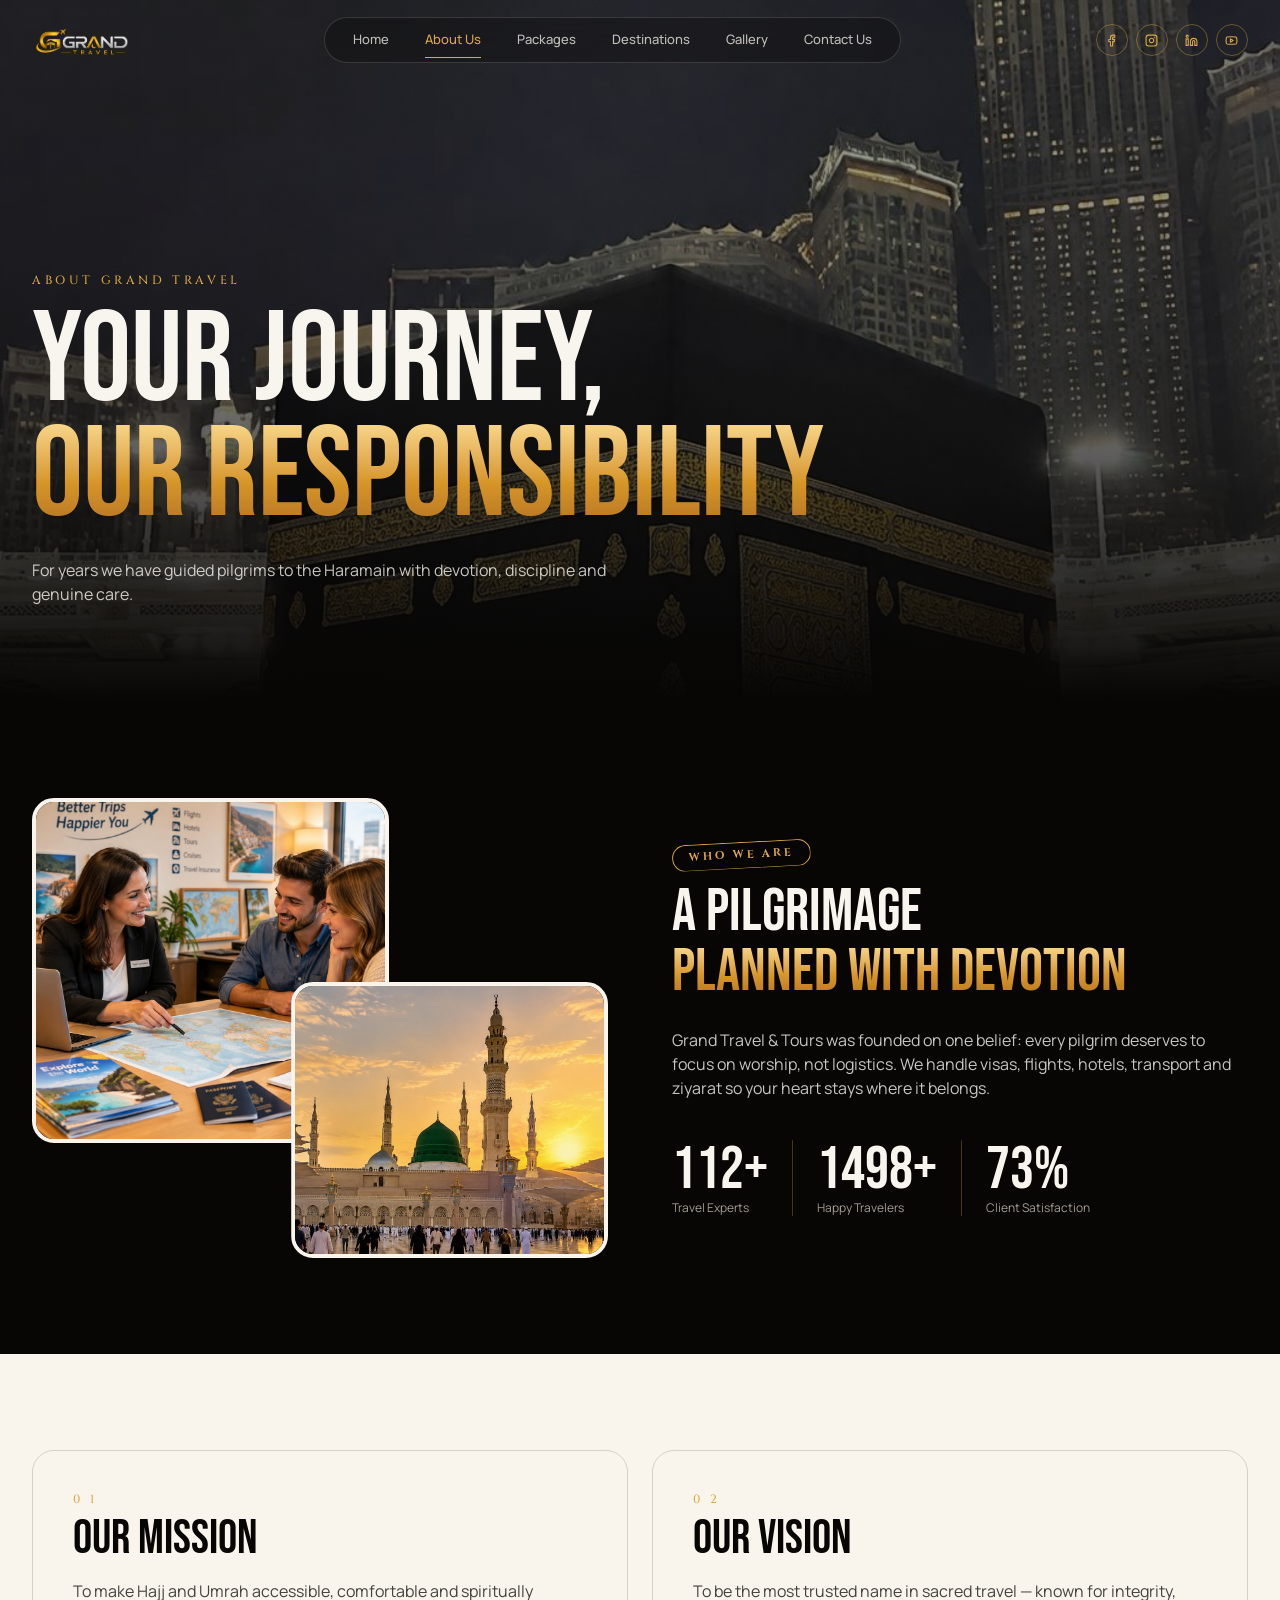
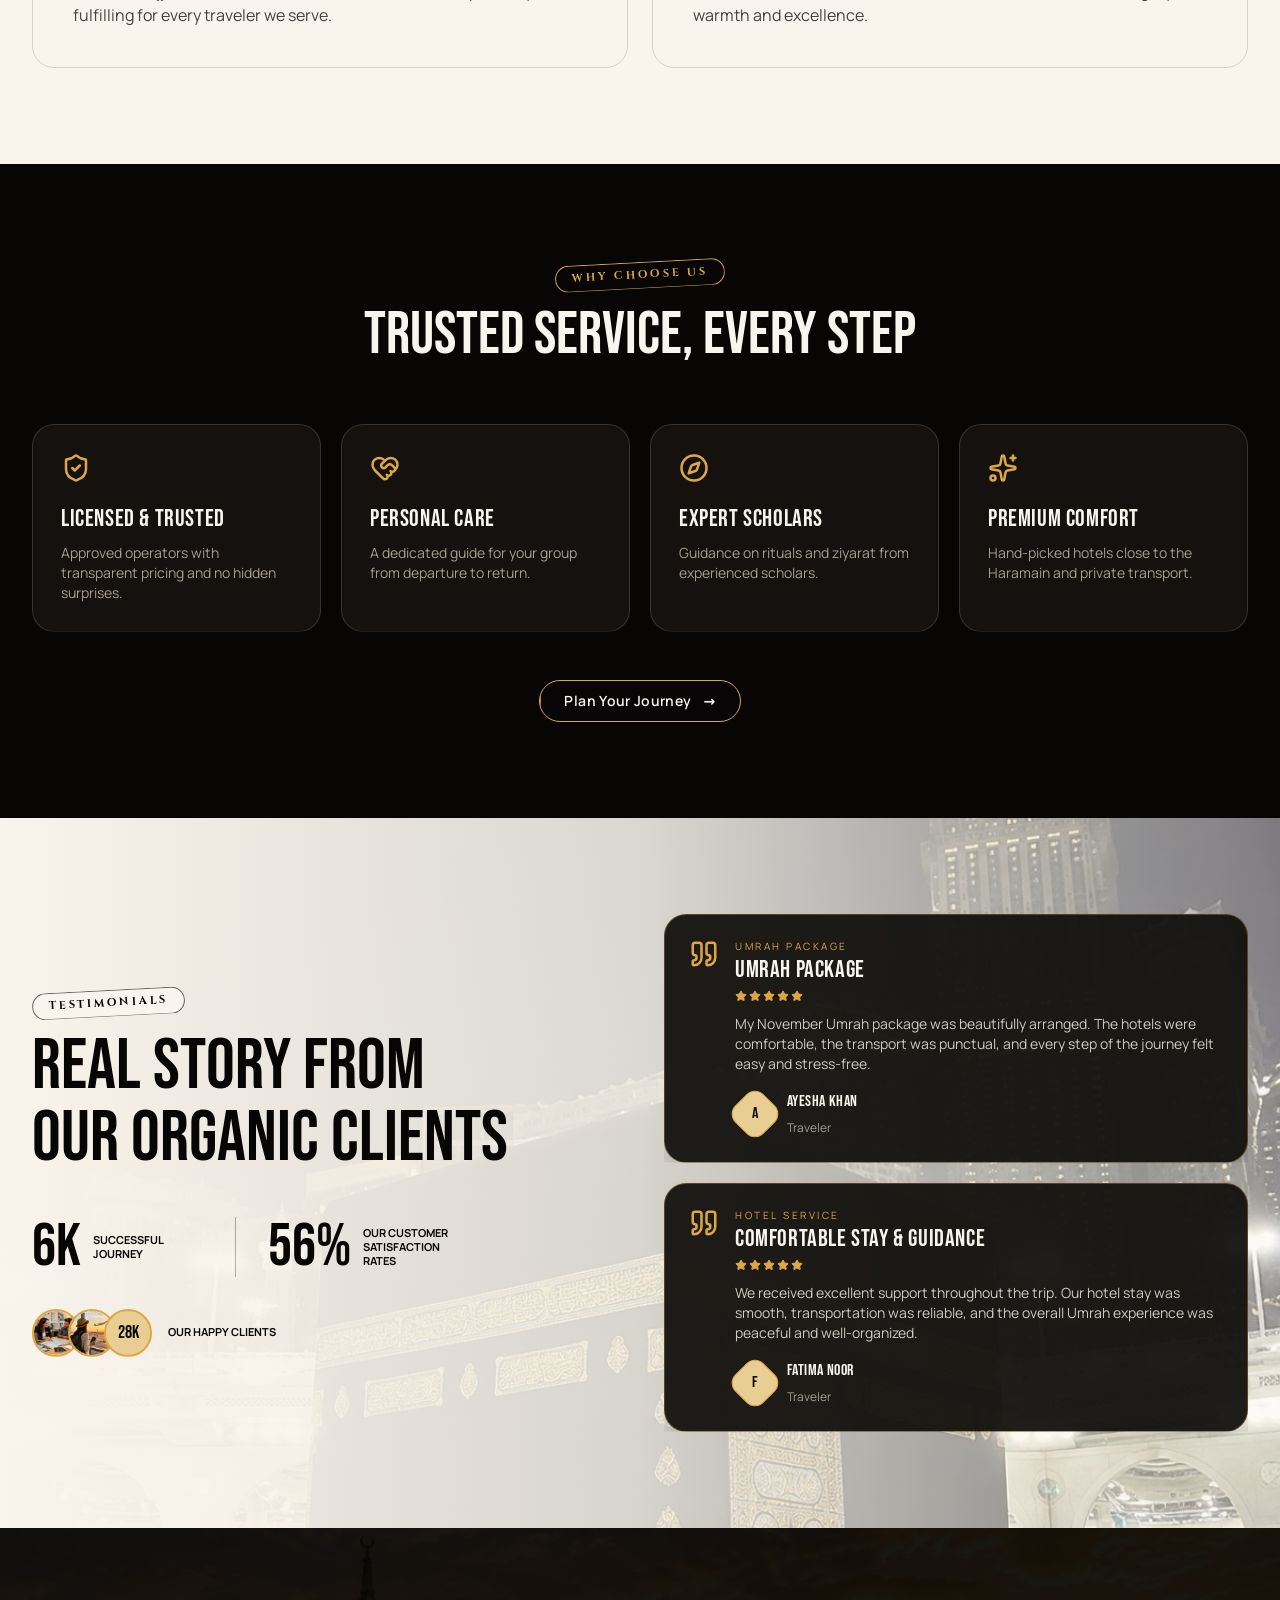
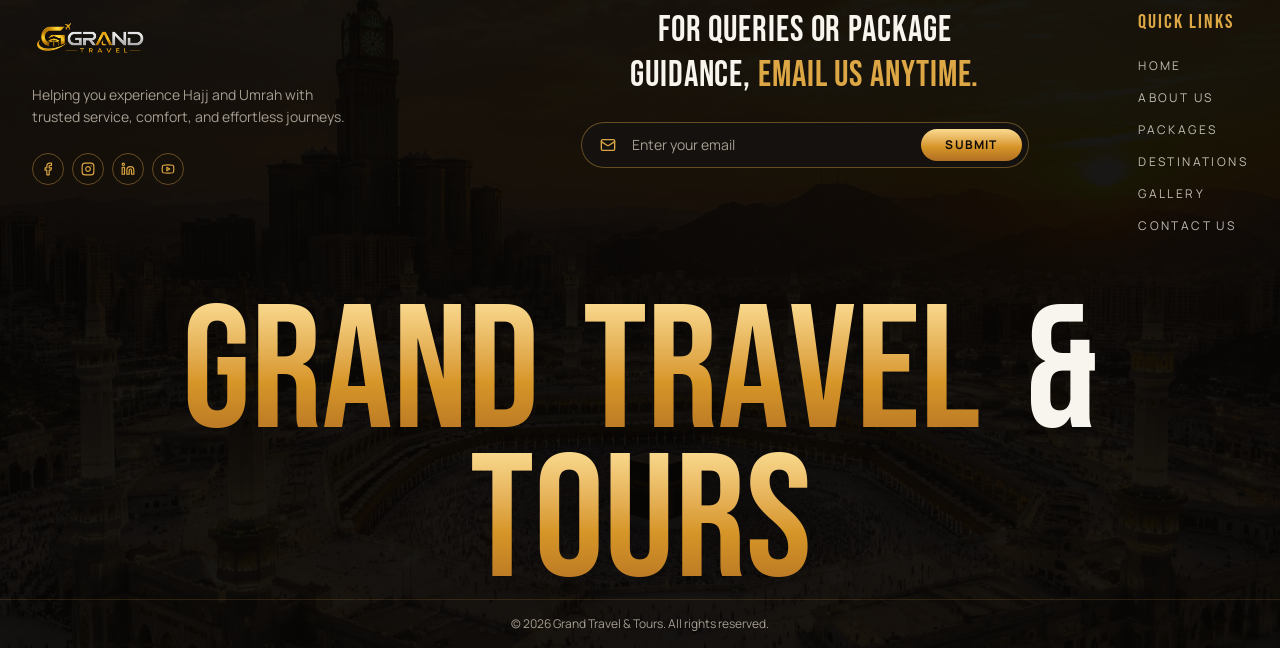
==== about.html @ fb106848 "Update website" ====
<!doctype html>
<html
  lang="en"
  class="bg-ink"
>
  <head>
    <meta charset="utf-8" />
    <meta
      name="viewport"
      content="width=device-width, initial-scale=1"
    />
    <title>About Us | Grand Travel &amp; Tours</title>
    <meta
      name="description"
      content="Your journey, our responsibility — learn about Grand Travel &amp; Tours' mission, vision and pilgrim care."
    />
    <meta
      property="og:title"
      content="About Grand Travel &amp; Tours"
    />
    <meta
      property="og:description"
      content="Trusted Hajj and Umrah specialists with expert guidance and personal care."
    />
    <meta
      property="og:type"
      content="website"
    />
    <meta
      name="twitter:card"
      content="summary_large_image"
    />
    <meta
      property="og:site_name"
      content="Grand Travel & Tours"
    />
    <link
      rel="icon"
      href="./favicon.png"
      type="image/png"
    />
    <link
      rel="stylesheet"
      href="./assets/css/fonts.css"
    />
    <link
      rel="stylesheet"
      href="./assets/css/style.css"
    />
    <link
      rel="stylesheet"
      href="./assets/css/extra.css"
    />
    <script>
      document.documentElement.classList.add("js");
    </script>
    <script type="application/ld+json">
      {
        "@context": "https://schema.org",
        "@type": "TravelAgency",
        "name": "Grand Travel & Tours",
        "description": "Hajj, Umrah and premium travel services."
      }
    </script>
  </head>
  <body>
    <!-- Plain HTML + CSS + JavaScript version. Behaviour is in assets/js/main.js -->
    <div id="root">
      <link
        rel="preload"
        as="image"
        href="./assets/images/logo.png"
      />
      <link
        rel="preload"
        as="image"
        href="./assets/images/kaaba-night.jpg"
      />
      <link
        rel="preload"
        as="image"
        href="./assets/images/consult.jpg"
      />
      <link
        rel="preload"
        as="image"
        href="./assets/images/traveler.jpg"
      />
      <div
        aria-hidden="true"
        class="fixed inset-x-0 top-0 z-[60] h-[2px] origin-left bg-gold-gradient"
        data-progress
      ></div>
      <!-- HEADER AND NAVIGATION -->
      <header
        class="fixed inset-x-0 top-0 z-50 transition-all duration-500 py-4"
      >
        <div class="mx-auto flex max-w-7xl items-center justify-between gap-6 px-5 lg:px-8">
          <a
            aria-label="Grand Travel home"
            class="shrink-0"
            href="index.html"
          >
            <img
              src="./assets/images/logo.png"
              alt="Grand Travel"
              class="h-10 w-auto lg:h-12"
            />
          </a>
          <nav
            aria-label="Main"
            class="hidden items-center gap-1 rounded-full border border-foreground/15 bg-ink/30 px-3 py-1.5 backdrop-blur-md lg:flex"
          >
            <div
              class="inline-block"
            >
              <a
                data-cursor="link"
                class="group relative block px-4 py-1.5 text-[13px] font-medium text-foreground/75 transition-colors hover:text-foreground data-[status=active]:text-gold"
                href="index.html"
              >
                Home
                <span
                  class="absolute inset-x-4 -bottom-0.5 h-px origin-left scale-x-0 bg-gold transition-transform duration-500 group-hover:scale-x-100 group-data-[status=active]:scale-x-100"
                ></span>
              </a>
            </div>
            <div
              class="inline-block"
            >
              <a
                data-cursor="link"
                class="group relative block px-4 py-1.5 text-[13px] font-medium text-foreground/75 transition-colors hover:text-foreground data-[status=active]:text-gold"
                href="about.html"
                data-status="active"
                aria-current="page"
              >
                About Us
                <span
                  class="absolute inset-x-4 -bottom-0.5 h-px origin-left scale-x-0 bg-gold transition-transform duration-500 group-hover:scale-x-100 group-data-[status=active]:scale-x-100"
                ></span>
              </a>
            </div>
            <div
              class="inline-block"
            >
              <a
                data-cursor="link"
                class="group relative block px-4 py-1.5 text-[13px] font-medium text-foreground/75 transition-colors hover:text-foreground data-[status=active]:text-gold"
                href="packages.html"
              >
                Packages
                <span
                  class="absolute inset-x-4 -bottom-0.5 h-px origin-left scale-x-0 bg-gold transition-transform duration-500 group-hover:scale-x-100 group-data-[status=active]:scale-x-100"
                ></span>
              </a>
            </div>
            <div
              class="inline-block"
            >
              <a
                data-cursor="link"
                class="group relative block px-4 py-1.5 text-[13px] font-medium text-foreground/75 transition-colors hover:text-foreground data-[status=active]:text-gold"
                href="destinations.html"
              >
                Destinations
                <span
                  class="absolute inset-x-4 -bottom-0.5 h-px origin-left scale-x-0 bg-gold transition-transform duration-500 group-hover:scale-x-100 group-data-[status=active]:scale-x-100"
                ></span>
              </a>
            </div>
            <div
              class="inline-block"
            >
              <a
                data-cursor="link"
                class="group relative block px-4 py-1.5 text-[13px] font-medium text-foreground/75 transition-colors hover:text-foreground data-[status=active]:text-gold"
                href="gallery.html"
              >
                Gallery
                <span
                  class="absolute inset-x-4 -bottom-0.5 h-px origin-left scale-x-0 bg-gold transition-transform duration-500 group-hover:scale-x-100 group-data-[status=active]:scale-x-100"
                ></span>
              </a>
            </div>
            <div
              class="inline-block"
            >
              <a
                data-cursor="link"
                class="group relative block px-4 py-1.5 text-[13px] font-medium text-foreground/75 transition-colors hover:text-foreground data-[status=active]:text-gold"
                href="contact.html"
              >
                Contact Us
                <span
                  class="absolute inset-x-4 -bottom-0.5 h-px origin-left scale-x-0 bg-gold transition-transform duration-500 group-hover:scale-x-100 group-data-[status=active]:scale-x-100"
                ></span>
              </a>
            </div>
          </nav>
          <div class="items-center gap-2 hidden xl:flex">
            <a
              href="https://facebook.com"
              target="_blank"
              rel="noreferrer"
              aria-label="Facebook"
              data-cursor="link"
              class="grid h-8 w-8 place-items-center rounded-full border border-gold/40 text-gold transition-colors hover:bg-gold hover:text-primary-foreground"
            >
              <svg
                xmlns="http://www.w3.org/2000/svg"
                width="13"
                height="13"
                viewBox="0 0 24 24"
                fill="none"
                stroke="currentColor"
                stroke-width="2"
                stroke-linecap="round"
                stroke-linejoin="round"
                class="lucide lucide-facebook"
                aria-hidden="true"
              >
                <path d="M18 2h-3a5 5 0 0 0-5 5v3H7v4h3v8h4v-8h3l1-4h-4V7a1 1 0 0 1 1-1h3z"></path>
              </svg>
            </a>
            <a
              href="https://instagram.com"
              target="_blank"
              rel="noreferrer"
              aria-label="Instagram"
              data-cursor="link"
              class="grid h-8 w-8 place-items-center rounded-full border border-gold/40 text-gold transition-colors hover:bg-gold hover:text-primary-foreground"
            >
              <svg
                xmlns="http://www.w3.org/2000/svg"
                width="13"
                height="13"
                viewBox="0 0 24 24"
                fill="none"
                stroke="currentColor"
                stroke-width="2"
                stroke-linecap="round"
                stroke-linejoin="round"
                class="lucide lucide-instagram"
                aria-hidden="true"
              >
                <rect
                  width="20"
                  height="20"
                  x="2"
                  y="2"
                  rx="5"
                  ry="5"
                ></rect>
                <path d="M16 11.37A4 4 0 1 1 12.63 8 4 4 0 0 1 16 11.37z"></path>
                <line
                  x1="17.5"
                  x2="17.51"
                  y1="6.5"
                  y2="6.5"
                ></line>
              </svg>
            </a>
            <a
              href="https://linkedin.com"
              target="_blank"
              rel="noreferrer"
              aria-label="LinkedIn"
              data-cursor="link"
              class="grid h-8 w-8 place-items-center rounded-full border border-gold/40 text-gold transition-colors hover:bg-gold hover:text-primary-foreground"
            >
              <svg
                xmlns="http://www.w3.org/2000/svg"
                width="13"
                height="13"
                viewBox="0 0 24 24"
                fill="none"
                stroke="currentColor"
                stroke-width="2"
                stroke-linecap="round"
                stroke-linejoin="round"
                class="lucide lucide-linkedin"
                aria-hidden="true"
              >
                <path
                  d="M16 8a6 6 0 0 1 6 6v7h-4v-7a2 2 0 0 0-2-2 2 2 0 0 0-2 2v7h-4v-7a6 6 0 0 1 6-6z"
                ></path>
                <rect
                  width="4"
                  height="12"
                  x="2"
                  y="9"
                ></rect>
                <circle
                  cx="4"
                  cy="4"
                  r="2"
                ></circle>
              </svg>
            </a>
            <a
              href="https://youtube.com"
              target="_blank"
              rel="noreferrer"
              aria-label="YouTube"
              data-cursor="link"
              class="grid h-8 w-8 place-items-center rounded-full border border-gold/40 text-gold transition-colors hover:bg-gold hover:text-primary-foreground"
            >
              <svg
                xmlns="http://www.w3.org/2000/svg"
                width="13"
                height="13"
                viewBox="0 0 24 24"
                fill="none"
                stroke="currentColor"
                stroke-width="2"
                stroke-linecap="round"
                stroke-linejoin="round"
                class="lucide lucide-youtube"
                aria-hidden="true"
              >
                <path
                  d="M2.5 17a24.12 24.12 0 0 1 0-10 2 2 0 0 1 1.4-1.4 49.56 49.56 0 0 1 16.2 0A2 2 0 0 1 21.5 7a24.12 24.12 0 0 1 0 10 2 2 0 0 1-1.4 1.4 49.55 49.55 0 0 1-16.2 0A2 2 0 0 1 2.5 17"
                ></path>
                <path d="m10 15 5-3-5-3z"></path>
              </svg>
            </a>
          </div>
          <button
            aria-label="Open menu"
            class="grid h-11 w-11 place-items-center rounded-full border border-gold/50 text-gold lg:hidden"
          >
            <svg
              xmlns="http://www.w3.org/2000/svg"
              width="20"
              height="20"
              viewBox="0 0 24 24"
              fill="none"
              stroke="currentColor"
              stroke-width="2"
              stroke-linecap="round"
              stroke-linejoin="round"
              class="lucide lucide-menu"
              aria-hidden="true"
            >
              <path d="M4 5h16"></path>
              <path d="M4 12h16"></path>
              <path d="M4 19h16"></path>
            </svg>
          </button>
        </div>
      </header>
      <!-- MAIN PAGE CONTENT -->
      <main>
        <!-- PAGE HERO -->
        <section class="relative flex min-h-[78vh] items-end overflow-hidden pb-24 pt-40">
          <img
            src="./assets/images/kaaba-night.jpg"
            alt=""
            class="absolute inset-0 h-full w-full object-cover"
            style="transform: scale(1.15)"
          />
          <div class="absolute inset-0 bg-gradient-to-t from-ink via-ink/50 to-ink/30"></div>
          <div class="relative mx-auto w-full max-w-7xl px-5 lg:px-8">
            <p
              class="font-serif text-xs uppercase text-gold" data-reveal="fade"
            >
              About Grand Travel
            </p>
            <h1 class="mt-4 font-display text-6xl leading-[0.9] md:text-8xl lg:text-9xl">
              <span class="block overflow-hidden">
                <span
                  class="block" data-reveal="mask"
                >
                  Your Journey,
                </span>
              </span>
              <span class="block overflow-hidden">
                <span
                  class="block text-gold-gradient" data-reveal="mask"
                >
                  Our Responsibility
                </span>
              </span>
            </h1>
            <p
              class="mt-6 max-w-xl text-foreground/80" data-reveal="up"
            >
              For years we have guided pilgrims to the Haramain with devotion, discipline and
              genuine care.
            </p>
          </div>
        </section>
        <!-- END: PAGE HERO -->
        <!-- COMPANY INTRODUCTION -->
        <section class="bg-ink py-24">
          <div class="mx-auto grid max-w-7xl items-center gap-16 px-5 lg:grid-cols-2 lg:px-8">
            <div class="relative h-[460px]">
              <div
                class="overflow-hidden absolute left-0 top-0 h-[75%] w-[62%] rounded-2xl border-4 border-ivory" data-reveal="clip"
              >
                <img
                  src="./assets/images/consult.jpg"
                  alt="Our consultants with travelers"
                  loading="lazy"
                  class="h-full w-full object-cover transition-transform duration-[1200ms] ease-out"
                />
              </div>
              <div
                class="overflow-hidden absolute bottom-0 right-0 h-[60%] w-[55%] rounded-2xl border-4 border-ivory" data-reveal="clip"
              >
                <img
                  src="./assets/images/madinah.jpg"
                  alt="Masjid an-Nabawi"
                  loading="lazy"
                  class="h-full w-full object-cover transition-transform duration-[1200ms] ease-out"
                />
              </div>
            </div>
            <div>
              <span
                class="inline-block -rotate-3 rounded-full border px-4 py-1 font-serif text-[11px] font-semibold uppercase tracking-[0.25em] border-gold text-gold" data-reveal="label"
              >
                Who We Are
              </span>
              <h2 class="mt-4 font-display text-5xl leading-[0.95] md:text-6xl">
                <span class="block overflow-hidden pb-[0.05em]">
                  <span
                    class="block" data-reveal="mask"
                  >
                    A pilgrimage
                  </span>
                </span>
                <span class="block overflow-hidden pb-[0.05em]">
                  <span
                    class="block text-gold-gradient" data-reveal="mask"
                  >
                    planned with devotion
                  </span>
                </span>
              </h2>
              <div data-reveal="up">
                <p class="mt-6 text-foreground/80">
                  Grand Travel &amp; Tours was founded on one belief: every pilgrim deserves to
                  focus on worship, not logistics. We handle visas, flights, hotels, transport and
                  ziyarat so your heart stays where it belongs.
                </p>
              </div>
              <div data-reveal="up">
                <div class="flex flex-wrap gap-y-4 mt-10">
                  <div class="pr-6">
                    <span class="font-display text-5xl text-foreground lg:text-6xl" data-count="150" data-suffix="+">150+</span>
                    <p class="text-xs text-muted-foreground">Travel Experts</p>
                  </div>
                  <div class="pr-6 border-l border-gold/30 pl-6">
                    <span class="font-display text-5xl text-foreground lg:text-6xl" data-count="2000" data-suffix="+">2000+</span>
                    <p class="text-xs text-muted-foreground">Happy Travelers</p>
                  </div>
                  <div class="pr-6 border-l border-gold/30 pl-6">
                    <span class="font-display text-5xl text-foreground lg:text-6xl" data-count="98" data-suffix="%">98%</span>
                    <p class="text-xs text-muted-foreground">Client Satisfaction</p>
                  </div>
                </div>
              </div>
            </div>
          </div>
        </section>
        <!-- END: COMPANY INTRODUCTION -->
        <!-- MISSION AND VISION -->
        <section class="bg-ivory py-24 text-ink">
          <div class="mx-auto grid max-w-7xl gap-6 px-5 md:grid-cols-2 lg:px-8">
            <div
              class="rounded-2xl border border-ink/15 bg-background/0 p-10" data-reveal="up"
            >
              <p class="font-serif text-xs uppercase tracking-[0.3em] text-gold">
                0
                <!-- -->
                1
              </p>
              <h2 class="mt-2 font-display text-5xl">Our Mission</h2>
              <p class="mt-4 text-ink/75">
                To make Hajj and Umrah accessible, comfortable and spiritually fulfilling for every
                traveler we serve.
              </p>
            </div>
            <div
              class="rounded-2xl border border-ink/15 bg-background/0 p-10" data-reveal="up"
            >
              <p class="font-serif text-xs uppercase tracking-[0.3em] text-gold">
                0
                <!-- -->
                2
              </p>
              <h2 class="mt-2 font-display text-5xl">Our Vision</h2>
              <p class="mt-4 text-ink/75">
                To be the most trusted name in sacred travel — known for integrity, warmth and
                excellence.
              </p>
            </div>
          </div>
        </section>
        <!-- END: MISSION AND VISION -->
        <!-- WHY CHOOSE US -->
        <section class="bg-ink py-24">
          <div class="mx-auto max-w-7xl px-5 lg:px-8">
            <div class="text-center">
              <span
                class="inline-block -rotate-3 rounded-full border px-4 py-1 font-serif text-[11px] font-semibold uppercase tracking-[0.25em] border-gold text-gold" data-reveal="label"
              >
                Why Choose Us
              </span>
              <h2 class="mt-4 font-display text-5xl md:text-6xl">
                <span class="block overflow-hidden pb-[0.05em]">
                  <span
                    class="block" data-reveal="mask"
                  >
                    Trusted service, every step
                  </span>
                </span>
              </h2>
            </div>
            <div class="mt-14 grid gap-5 sm:grid-cols-2 lg:grid-cols-4">
              <div
                class="group rounded-2xl border border-foreground/15 bg-ink-2 p-7 transition-all duration-500 hover:-translate-y-1.5 hover:border-gold/60" data-reveal="up"
              >
                <svg
                  xmlns="http://www.w3.org/2000/svg"
                  width="30"
                  height="30"
                  viewBox="0 0 24 24"
                  fill="none"
                  stroke="currentColor"
                  stroke-width="2"
                  stroke-linecap="round"
                  stroke-linejoin="round"
                  class="lucide lucide-shield-check text-gold transition-transform duration-500 group-hover:scale-110"
                  aria-hidden="true"
                >
                  <path
                    d="M20 13c0 5-3.5 7.5-7.66 8.95a1 1 0 0 1-.67-.01C7.5 20.5 4 18 4 13V6a1 1 0 0 1 1-1c2 0 4.5-1.2 6.24-2.72a1.17 1.17 0 0 1 1.52 0C14.51 3.81 17 5 19 5a1 1 0 0 1 1 1z"
                  ></path>
                  <path d="m9 12 2 2 4-4"></path>
                </svg>
                <h3 class="mt-5 font-display text-2xl tracking-wide">Licensed &amp; Trusted</h3>
                <p class="mt-2 text-sm text-muted-foreground">
                  Approved operators with transparent pricing and no hidden surprises.
                </p>
              </div>
              <div
                class="group rounded-2xl border border-foreground/15 bg-ink-2 p-7 transition-all duration-500 hover:-translate-y-1.5 hover:border-gold/60" data-reveal="up"
              >
                <svg
                  xmlns="http://www.w3.org/2000/svg"
                  width="30"
                  height="30"
                  viewBox="0 0 24 24"
                  fill="none"
                  stroke="currentColor"
                  stroke-width="2"
                  stroke-linecap="round"
                  stroke-linejoin="round"
                  class="lucide lucide-heart-handshake text-gold transition-transform duration-500 group-hover:scale-110"
                  aria-hidden="true"
                >
                  <path
                    d="M19.414 14.414C21 12.828 22 11.5 22 9.5a5.5 5.5 0 0 0-9.591-3.676.6.6 0 0 1-.818.001A5.5 5.5 0 0 0 2 9.5c0 2.3 1.5 4 3 5.5l5.535 5.362a2 2 0 0 0 2.879.052 2.12 2.12 0 0 0-.004-3 2.124 2.124 0 1 0 3-3 2.124 2.124 0 0 0 3.004 0 2 2 0 0 0 0-2.828l-1.881-1.882a2.41 2.41 0 0 0-3.409 0l-1.71 1.71a2 2 0 0 1-2.828 0 2 2 0 0 1 0-2.828l2.823-2.762"
                  ></path>
                </svg>
                <h3 class="mt-5 font-display text-2xl tracking-wide">Personal Care</h3>
                <p class="mt-2 text-sm text-muted-foreground">
                  A dedicated guide for your group from departure to return.
                </p>
              </div>
              <div
                class="group rounded-2xl border border-foreground/15 bg-ink-2 p-7 transition-all duration-500 hover:-translate-y-1.5 hover:border-gold/60" data-reveal="up"
              >
                <svg
                  xmlns="http://www.w3.org/2000/svg"
                  width="30"
                  height="30"
                  viewBox="0 0 24 24"
                  fill="none"
                  stroke="currentColor"
                  stroke-width="2"
                  stroke-linecap="round"
                  stroke-linejoin="round"
                  class="lucide lucide-compass text-gold transition-transform duration-500 group-hover:scale-110"
                  aria-hidden="true"
                >
                  <circle
                    cx="12"
                    cy="12"
                    r="10"
                  ></circle>
                  <path
                    d="m16.24 7.76-1.804 5.411a2 2 0 0 1-1.265 1.265L7.76 16.24l1.804-5.411a2 2 0 0 1 1.265-1.265z"
                  ></path>
                </svg>
                <h3 class="mt-5 font-display text-2xl tracking-wide">Expert Scholars</h3>
                <p class="mt-2 text-sm text-muted-foreground">
                  Guidance on rituals and ziyarat from experienced scholars.
                </p>
              </div>
              <div
                class="group rounded-2xl border border-foreground/15 bg-ink-2 p-7 transition-all duration-500 hover:-translate-y-1.5 hover:border-gold/60" data-reveal="up"
              >
                <svg
                  xmlns="http://www.w3.org/2000/svg"
                  width="30"
                  height="30"
                  viewBox="0 0 24 24"
                  fill="none"
                  stroke="currentColor"
                  stroke-width="2"
                  stroke-linecap="round"
                  stroke-linejoin="round"
                  class="lucide lucide-sparkles text-gold transition-transform duration-500 group-hover:scale-110"
                  aria-hidden="true"
                >
                  <path
                    d="M11.017 2.814a1 1 0 0 1 1.966 0l1.051 5.558a2 2 0 0 0 1.594 1.594l5.558 1.051a1 1 0 0 1 0 1.966l-5.558 1.051a2 2 0 0 0-1.594 1.594l-1.051 5.558a1 1 0 0 1-1.966 0l-1.051-5.558a2 2 0 0 0-1.594-1.594l-5.558-1.051a1 1 0 0 1 0-1.966l5.558-1.051a2 2 0 0 0 1.594-1.594z"
                  ></path>
                  <path d="M20 2v4"></path>
                  <path d="M22 4h-4"></path>
                  <circle
                    cx="4"
                    cy="20"
                    r="2"
                  ></circle>
                </svg>
                <h3 class="mt-5 font-display text-2xl tracking-wide">Premium Comfort</h3>
                <p class="mt-2 text-sm text-muted-foreground">
                  Hand-picked hotels close to the Haramain and private transport.
                </p>
              </div>
            </div>
            <div class="mt-12 text-center">
              <div
                class="inline-block"
              >
                <a href="contact.html">
                  <span
                    data-cursor="button"
                    class="group relative inline-flex items-center gap-3 overflow-hidden rounded-full border border-gold px-6 py-2.5 text-sm font-semibold tracking-wide transition-colors duration-500 bg-ink/60 text-foreground hover:text-primary-foreground"
                  >
                    <span
                      class="absolute inset-0 -translate-x-full bg-gold-gradient transition-transform duration-500 ease-out group-hover:translate-x-0"
                    ></span>
                    <span class="relative">Plan Your Journey</span>
                    <span
                      class="relative transition-transform duration-300 group-hover:translate-x-1"
                    >
                      →
                    </span>
                  </span>
                </a>
              </div>
            </div>
          </div>
        </section>
        <!-- END: WHY CHOOSE US -->
        <!-- TESTIMONIALS -->
        <section class="relative overflow-hidden py-24 text-ink">
          <img
            src="./assets/images/kaaba-night.jpg"
            alt=""
            aria-hidden="true"
            loading="lazy"
            class="absolute inset-0 h-[115%] w-full object-cover"
            style="transform: translateY(-6%)"
          />
          <div class="absolute inset-0 bg-gradient-to-r from-ivory via-ivory/85 to-ivory/40"></div>
          <div
            class="relative mx-auto grid max-w-7xl items-center gap-12 px-5 lg:grid-cols-2 lg:px-8"
          >
            <div>
              <span
                class="inline-block -rotate-3 rounded-full border px-4 py-1 font-serif text-[11px] font-semibold uppercase tracking-[0.25em] border-ink/60 bg-ivory text-ink" data-reveal="label"
              >
                Testimonials
              </span>
              <h2 class="mt-4 font-display text-5xl leading-[0.95] md:text-7xl">
                <span class="block overflow-hidden pb-[0.05em]">
                  <span
                    class="block" data-reveal="mask"
                  >
                    Real story from
                  </span>
                </span>
                <span class="block overflow-hidden pb-[0.05em]">
                  <span
                    class="block" data-reveal="mask"
                  >
                    our organic clients
                  </span>
                </span>
              </h2>
              <div data-reveal="up">
                <div class="mt-10 flex flex-wrap gap-8">
                  <div class="flex items-center gap-3">
                    <span class="font-display text-6xl" data-count="10" data-suffix="K">10K</span>
                    <p class="max-w-[110px] text-[11px] font-bold uppercase leading-tight">
                      Successful Journey
                    </p>
                  </div>
                  <div class="flex items-center gap-3 border-l border-ink/30 pl-8">
                    <span class="font-display text-6xl" data-count="99" data-suffix="%">99%</span>
                    <p class="max-w-[110px] text-[11px] font-bold uppercase leading-tight">
                      Our Customer Satisfaction Rates
                    </p>
                  </div>
                </div>
                <div class="mt-8 flex items-center gap-4">
                  <div class="flex -space-x-3">
                    <img
                      src="./assets/images/consult.jpg"
                      alt=""
                      class="h-12 w-12 rounded-full border-2 border-gold object-cover"
                    />
                    <img
                      src="./assets/images/traveler.jpg"
                      alt=""
                      class="h-12 w-12 rounded-full border-2 border-gold object-cover"
                    />
                    <span
                      class="grid h-12 w-12 place-items-center rounded-full border-2 border-gold bg-gold-soft font-display text-lg"
                    >
                      <span data-count="50" data-suffix="K">50K</span>
                    </span>
                  </div>
                  <p class="text-[11px] font-bold uppercase">Our Happy Clients</p>
                </div>
              </div>
            </div>
            <div class="relative space-y-5">
              <figure
                class="rounded-2xl border border-gold/30 bg-ink-2/95 p-6 text-foreground shadow-2xl" data-reveal="up"
              >
                <div class="flex gap-4">
                  <svg
                    xmlns="http://www.w3.org/2000/svg"
                    width="30"
                    height="30"
                    viewBox="0 0 24 24"
                    fill="none"
                    stroke="currentColor"
                    stroke-width="2"
                    stroke-linecap="round"
                    stroke-linejoin="round"
                    class="lucide lucide-quote shrink-0 text-gold"
                    aria-hidden="true"
                  >
                    <path
                      d="M16 3a2 2 0 0 0-2 2v6a2 2 0 0 0 2 2 1 1 0 0 1 1 1v1a2 2 0 0 1-2 2 1 1 0 0 0-1 1v2a1 1 0 0 0 1 1 6 6 0 0 0 6-6V5a2 2 0 0 0-2-2z"
                    ></path>
                    <path
                      d="M5 3a2 2 0 0 0-2 2v6a2 2 0 0 0 2 2 1 1 0 0 1 1 1v1a2 2 0 0 1-2 2 1 1 0 0 0-1 1v2a1 1 0 0 0 1 1 6 6 0 0 0 6-6V5a2 2 0 0 0-2-2z"
                    ></path>
                  </svg>
                  <div>
                    <p class="text-[10px] uppercase tracking-[0.25em] text-gold">Umrah Package</p>
                    <h3 class="font-display text-2xl tracking-wide">Umrah Package</h3>
                    <div class="mt-1 flex gap-0.5 text-gold">
                      <svg
                        xmlns="http://www.w3.org/2000/svg"
                        width="12"
                        height="12"
                        viewBox="0 0 24 24"
                        fill="currentColor"
                        stroke="currentColor"
                        stroke-width="2"
                        stroke-linecap="round"
                        stroke-linejoin="round"
                        class="lucide lucide-star"
                        aria-hidden="true"
                      >
                        <path
                          d="M11.525 2.295a.53.53 0 0 1 .95 0l2.31 4.679a2.123 2.123 0 0 0 1.595 1.16l5.166.756a.53.53 0 0 1 .294.904l-3.736 3.638a2.123 2.123 0 0 0-.611 1.878l.882 5.14a.53.53 0 0 1-.771.56l-4.618-2.428a2.122 2.122 0 0 0-1.973 0L6.396 21.01a.53.53 0 0 1-.77-.56l.881-5.139a2.122 2.122 0 0 0-.611-1.879L2.16 9.795a.53.53 0 0 1 .294-.906l5.165-.755a2.122 2.122 0 0 0 1.597-1.16z"
                        ></path></svg
                      ><svg
                        xmlns="http://www.w3.org/2000/svg"
                        width="12"
                        height="12"
                        viewBox="0 0 24 24"
                        fill="currentColor"
                        stroke="currentColor"
                        stroke-width="2"
                        stroke-linecap="round"
                        stroke-linejoin="round"
                        class="lucide lucide-star"
                        aria-hidden="true"
                      >
                        <path
                          d="M11.525 2.295a.53.53 0 0 1 .95 0l2.31 4.679a2.123 2.123 0 0 0 1.595 1.16l5.166.756a.53.53 0 0 1 .294.904l-3.736 3.638a2.123 2.123 0 0 0-.611 1.878l.882 5.14a.53.53 0 0 1-.771.56l-4.618-2.428a2.122 2.122 0 0 0-1.973 0L6.396 21.01a.53.53 0 0 1-.77-.56l.881-5.139a2.122 2.122 0 0 0-.611-1.879L2.16 9.795a.53.53 0 0 1 .294-.906l5.165-.755a2.122 2.122 0 0 0 1.597-1.16z"
                        ></path></svg
                      ><svg
                        xmlns="http://www.w3.org/2000/svg"
                        width="12"
                        height="12"
                        viewBox="0 0 24 24"
                        fill="currentColor"
                        stroke="currentColor"
                        stroke-width="2"
                        stroke-linecap="round"
                        stroke-linejoin="round"
                        class="lucide lucide-star"
                        aria-hidden="true"
                      >
                        <path
                          d="M11.525 2.295a.53.53 0 0 1 .95 0l2.31 4.679a2.123 2.123 0 0 0 1.595 1.16l5.166.756a.53.53 0 0 1 .294.904l-3.736 3.638a2.123 2.123 0 0 0-.611 1.878l.882 5.14a.53.53 0 0 1-.771.56l-4.618-2.428a2.122 2.122 0 0 0-1.973 0L6.396 21.01a.53.53 0 0 1-.77-.56l.881-5.139a2.122 2.122 0 0 0-.611-1.879L2.16 9.795a.53.53 0 0 1 .294-.906l5.165-.755a2.122 2.122 0 0 0 1.597-1.16z"
                        ></path></svg
                      ><svg
                        xmlns="http://www.w3.org/2000/svg"
                        width="12"
                        height="12"
                        viewBox="0 0 24 24"
                        fill="currentColor"
                        stroke="currentColor"
                        stroke-width="2"
                        stroke-linecap="round"
                        stroke-linejoin="round"
                        class="lucide lucide-star"
                        aria-hidden="true"
                      >
                        <path
                          d="M11.525 2.295a.53.53 0 0 1 .95 0l2.31 4.679a2.123 2.123 0 0 0 1.595 1.16l5.166.756a.53.53 0 0 1 .294.904l-3.736 3.638a2.123 2.123 0 0 0-.611 1.878l.882 5.14a.53.53 0 0 1-.771.56l-4.618-2.428a2.122 2.122 0 0 0-1.973 0L6.396 21.01a.53.53 0 0 1-.77-.56l.881-5.139a2.122 2.122 0 0 0-.611-1.879L2.16 9.795a.53.53 0 0 1 .294-.906l5.165-.755a2.122 2.122 0 0 0 1.597-1.16z"
                        ></path></svg
                      ><svg
                        xmlns="http://www.w3.org/2000/svg"
                        width="12"
                        height="12"
                        viewBox="0 0 24 24"
                        fill="currentColor"
                        stroke="currentColor"
                        stroke-width="2"
                        stroke-linecap="round"
                        stroke-linejoin="round"
                        class="lucide lucide-star"
                        aria-hidden="true"
                      >
                        <path
                          d="M11.525 2.295a.53.53 0 0 1 .95 0l2.31 4.679a2.123 2.123 0 0 0 1.595 1.16l5.166.756a.53.53 0 0 1 .294.904l-3.736 3.638a2.123 2.123 0 0 0-.611 1.878l.882 5.14a.53.53 0 0 1-.771.56l-4.618-2.428a2.122 2.122 0 0 0-1.973 0L6.396 21.01a.53.53 0 0 1-.77-.56l.881-5.139a2.122 2.122 0 0 0-.611-1.879L2.16 9.795a.53.53 0 0 1 .294-.906l5.165-.755a2.122 2.122 0 0 0 1.597-1.16z"
                        ></path>
                      </svg>
                    </div>
                    <blockquote class="mt-3 text-sm text-foreground/80">
                      My November Umrah package was beautifully arranged. The hotels were
                      comfortable, the transport was punctual, and every step of the journey felt
                      easy and stress-free.
                    </blockquote>
                    <figcaption class="mt-4 flex items-center gap-3">
                      <span
                        class="grid h-10 w-10 rotate-45 place-items-center rounded-md border border-gold bg-gold-soft"
                      >
                        <span class="-rotate-45 font-display text-primary-foreground">A</span>
                      </span>
                      <span>
                        <span class="block font-display tracking-wide">Ayesha Khan</span>
                        <span class="text-xs text-muted-foreground">Traveler</span>
                      </span>
                    </figcaption>
                  </div>
                </div>
              </figure>
              <figure
                class="rounded-2xl border border-gold/30 bg-ink-2/95 p-6 text-foreground shadow-2xl" data-reveal="up"
              >
                <div class="flex gap-4">
                  <svg
                    xmlns="http://www.w3.org/2000/svg"
                    width="30"
                    height="30"
                    viewBox="0 0 24 24"
                    fill="none"
                    stroke="currentColor"
                    stroke-width="2"
                    stroke-linecap="round"
                    stroke-linejoin="round"
                    class="lucide lucide-quote shrink-0 text-gold"
                    aria-hidden="true"
                  >
                    <path
                      d="M16 3a2 2 0 0 0-2 2v6a2 2 0 0 0 2 2 1 1 0 0 1 1 1v1a2 2 0 0 1-2 2 1 1 0 0 0-1 1v2a1 1 0 0 0 1 1 6 6 0 0 0 6-6V5a2 2 0 0 0-2-2z"
                    ></path>
                    <path
                      d="M5 3a2 2 0 0 0-2 2v6a2 2 0 0 0 2 2 1 1 0 0 1 1 1v1a2 2 0 0 1-2 2 1 1 0 0 0-1 1v2a1 1 0 0 0 1 1 6 6 0 0 0 6-6V5a2 2 0 0 0-2-2z"
                    ></path>
                  </svg>
                  <div>
                    <p class="text-[10px] uppercase tracking-[0.25em] text-gold">Hotel Service</p>
                    <h3 class="font-display text-2xl tracking-wide">
                      Comfortable Stay &amp; Guidance
                    </h3>
                    <div class="mt-1 flex gap-0.5 text-gold">
                      <svg
                        xmlns="http://www.w3.org/2000/svg"
                        width="12"
                        height="12"
                        viewBox="0 0 24 24"
                        fill="currentColor"
                        stroke="currentColor"
                        stroke-width="2"
                        stroke-linecap="round"
                        stroke-linejoin="round"
                        class="lucide lucide-star"
                        aria-hidden="true"
                      >
                        <path
                          d="M11.525 2.295a.53.53 0 0 1 .95 0l2.31 4.679a2.123 2.123 0 0 0 1.595 1.16l5.166.756a.53.53 0 0 1 .294.904l-3.736 3.638a2.123 2.123 0 0 0-.611 1.878l.882 5.14a.53.53 0 0 1-.771.56l-4.618-2.428a2.122 2.122 0 0 0-1.973 0L6.396 21.01a.53.53 0 0 1-.77-.56l.881-5.139a2.122 2.122 0 0 0-.611-1.879L2.16 9.795a.53.53 0 0 1 .294-.906l5.165-.755a2.122 2.122 0 0 0 1.597-1.16z"
                        ></path></svg
                      ><svg
                        xmlns="http://www.w3.org/2000/svg"
                        width="12"
                        height="12"
                        viewBox="0 0 24 24"
                        fill="currentColor"
                        stroke="currentColor"
                        stroke-width="2"
                        stroke-linecap="round"
                        stroke-linejoin="round"
                        class="lucide lucide-star"
                        aria-hidden="true"
                      >
                        <path
                          d="M11.525 2.295a.53.53 0 0 1 .95 0l2.31 4.679a2.123 2.123 0 0 0 1.595 1.16l5.166.756a.53.53 0 0 1 .294.904l-3.736 3.638a2.123 2.123 0 0 0-.611 1.878l.882 5.14a.53.53 0 0 1-.771.56l-4.618-2.428a2.122 2.122 0 0 0-1.973 0L6.396 21.01a.53.53 0 0 1-.77-.56l.881-5.139a2.122 2.122 0 0 0-.611-1.879L2.16 9.795a.53.53 0 0 1 .294-.906l5.165-.755a2.122 2.122 0 0 0 1.597-1.16z"
                        ></path></svg
                      ><svg
                        xmlns="http://www.w3.org/2000/svg"
                        width="12"
                        height="12"
                        viewBox="0 0 24 24"
                        fill="currentColor"
                        stroke="currentColor"
                        stroke-width="2"
                        stroke-linecap="round"
                        stroke-linejoin="round"
                        class="lucide lucide-star"
                        aria-hidden="true"
                      >
                        <path
                          d="M11.525 2.295a.53.53 0 0 1 .95 0l2.31 4.679a2.123 2.123 0 0 0 1.595 1.16l5.166.756a.53.53 0 0 1 .294.904l-3.736 3.638a2.123 2.123 0 0 0-.611 1.878l.882 5.14a.53.53 0 0 1-.771.56l-4.618-2.428a2.122 2.122 0 0 0-1.973 0L6.396 21.01a.53.53 0 0 1-.77-.56l.881-5.139a2.122 2.122 0 0 0-.611-1.879L2.16 9.795a.53.53 0 0 1 .294-.906l5.165-.755a2.122 2.122 0 0 0 1.597-1.16z"
                        ></path></svg
                      ><svg
                        xmlns="http://www.w3.org/2000/svg"
                        width="12"
                        height="12"
                        viewBox="0 0 24 24"
                        fill="currentColor"
                        stroke="currentColor"
                        stroke-width="2"
                        stroke-linecap="round"
                        stroke-linejoin="round"
                        class="lucide lucide-star"
                        aria-hidden="true"
                      >
                        <path
                          d="M11.525 2.295a.53.53 0 0 1 .95 0l2.31 4.679a2.123 2.123 0 0 0 1.595 1.16l5.166.756a.53.53 0 0 1 .294.904l-3.736 3.638a2.123 2.123 0 0 0-.611 1.878l.882 5.14a.53.53 0 0 1-.771.56l-4.618-2.428a2.122 2.122 0 0 0-1.973 0L6.396 21.01a.53.53 0 0 1-.77-.56l.881-5.139a2.122 2.122 0 0 0-.611-1.879L2.16 9.795a.53.53 0 0 1 .294-.906l5.165-.755a2.122 2.122 0 0 0 1.597-1.16z"
                        ></path></svg
                      ><svg
                        xmlns="http://www.w3.org/2000/svg"
                        width="12"
                        height="12"
                        viewBox="0 0 24 24"
                        fill="currentColor"
                        stroke="currentColor"
                        stroke-width="2"
                        stroke-linecap="round"
                        stroke-linejoin="round"
                        class="lucide lucide-star"
                        aria-hidden="true"
                      >
                        <path
                          d="M11.525 2.295a.53.53 0 0 1 .95 0l2.31 4.679a2.123 2.123 0 0 0 1.595 1.16l5.166.756a.53.53 0 0 1 .294.904l-3.736 3.638a2.123 2.123 0 0 0-.611 1.878l.882 5.14a.53.53 0 0 1-.771.56l-4.618-2.428a2.122 2.122 0 0 0-1.973 0L6.396 21.01a.53.53 0 0 1-.77-.56l.881-5.139a2.122 2.122 0 0 0-.611-1.879L2.16 9.795a.53.53 0 0 1 .294-.906l5.165-.755a2.122 2.122 0 0 0 1.597-1.16z"
                        ></path>
                      </svg>
                    </div>
                    <blockquote class="mt-3 text-sm text-foreground/80">
                      We received excellent support throughout the trip. Our hotel stay was smooth,
                      transportation was reliable, and the overall Umrah experience was peaceful and
                      well-organized.
                    </blockquote>
                    <figcaption class="mt-4 flex items-center gap-3">
                      <span
                        class="grid h-10 w-10 rotate-45 place-items-center rounded-md border border-gold bg-gold-soft"
                      >
                        <span class="-rotate-45 font-display text-primary-foreground">F</span>
                      </span>
                      <span>
                        <span class="block font-display tracking-wide">Fatima Noor</span>
                        <span class="text-xs text-muted-foreground">Traveler</span>
                      </span>
                    </figcaption>
                  </div>
                </div>
              </figure>
            </div>
          </div>
        </section>
        <!-- END: TESTIMONIALS -->
      </main>
      <!-- FOOTER -->
      <footer class="relative overflow-hidden bg-ink pt-20">
        <img
          src="./assets/images/makkah.jpg"
          alt=""
          aria-hidden="true"
          loading="lazy"
          class="absolute inset-0 h-full w-full object-cover opacity-[0.07]"
        />
        <div
          class="relative mx-auto grid max-w-7xl gap-12 px-5 lg:grid-cols-[1fr_1.3fr_auto] lg:px-8"
        >
          <div>
            <img
              src="./assets/images/logo.png"
              alt="Grand Travel"
              loading="lazy"
              class="h-14 w-auto"
            />
            <p class="mt-5 max-w-xs text-sm leading-relaxed text-muted-foreground">
              Helping you experience Hajj and Umrah with trusted service, comfort, and effortless
              journeys.
            </p>
            <div class="flex items-center gap-2 mt-6">
              <a
                href="https://facebook.com"
                target="_blank"
                rel="noreferrer"
                aria-label="Facebook"
                data-cursor="link"
                class="grid h-8 w-8 place-items-center rounded-full border border-gold/40 text-gold transition-colors hover:bg-gold hover:text-primary-foreground"
              >
                <svg
                  xmlns="http://www.w3.org/2000/svg"
                  width="14"
                  height="14"
                  viewBox="0 0 24 24"
                  fill="none"
                  stroke="currentColor"
                  stroke-width="2"
                  stroke-linecap="round"
                  stroke-linejoin="round"
                  class="lucide lucide-facebook"
                  aria-hidden="true"
                >
                  <path
                    d="M18 2h-3a5 5 0 0 0-5 5v3H7v4h3v8h4v-8h3l1-4h-4V7a1 1 0 0 1 1-1h3z"
                  ></path>
                </svg>
              </a>
              <a
                href="https://instagram.com"
                target="_blank"
                rel="noreferrer"
                aria-label="Instagram"
                data-cursor="link"
                class="grid h-8 w-8 place-items-center rounded-full border border-gold/40 text-gold transition-colors hover:bg-gold hover:text-primary-foreground"
              >
                <svg
                  xmlns="http://www.w3.org/2000/svg"
                  width="14"
                  height="14"
                  viewBox="0 0 24 24"
                  fill="none"
                  stroke="currentColor"
                  stroke-width="2"
                  stroke-linecap="round"
                  stroke-linejoin="round"
                  class="lucide lucide-instagram"
                  aria-hidden="true"
                >
                  <rect
                    width="20"
                    height="20"
                    x="2"
                    y="2"
                    rx="5"
                    ry="5"
                  ></rect>
                  <path d="M16 11.37A4 4 0 1 1 12.63 8 4 4 0 0 1 16 11.37z"></path>
                  <line
                    x1="17.5"
                    x2="17.51"
                    y1="6.5"
                    y2="6.5"
                  ></line>
                </svg>
              </a>
              <a
                href="https://linkedin.com"
                target="_blank"
                rel="noreferrer"
                aria-label="LinkedIn"
                data-cursor="link"
                class="grid h-8 w-8 place-items-center rounded-full border border-gold/40 text-gold transition-colors hover:bg-gold hover:text-primary-foreground"
              >
                <svg
                  xmlns="http://www.w3.org/2000/svg"
                  width="14"
                  height="14"
                  viewBox="0 0 24 24"
                  fill="none"
                  stroke="currentColor"
                  stroke-width="2"
                  stroke-linecap="round"
                  stroke-linejoin="round"
                  class="lucide lucide-linkedin"
                  aria-hidden="true"
                >
                  <path
                    d="M16 8a6 6 0 0 1 6 6v7h-4v-7a2 2 0 0 0-2-2 2 2 0 0 0-2 2v7h-4v-7a6 6 0 0 1 6-6z"
                  ></path>
                  <rect
                    width="4"
                    height="12"
                    x="2"
                    y="9"
                  ></rect>
                  <circle
                    cx="4"
                    cy="4"
                    r="2"
                  ></circle>
                </svg>
              </a>
              <a
                href="https://youtube.com"
                target="_blank"
                rel="noreferrer"
                aria-label="YouTube"
                data-cursor="link"
                class="grid h-8 w-8 place-items-center rounded-full border border-gold/40 text-gold transition-colors hover:bg-gold hover:text-primary-foreground"
              >
                <svg
                  xmlns="http://www.w3.org/2000/svg"
                  width="14"
                  height="14"
                  viewBox="0 0 24 24"
                  fill="none"
                  stroke="currentColor"
                  stroke-width="2"
                  stroke-linecap="round"
                  stroke-linejoin="round"
                  class="lucide lucide-youtube"
                  aria-hidden="true"
                >
                  <path
                    d="M2.5 17a24.12 24.12 0 0 1 0-10 2 2 0 0 1 1.4-1.4 49.56 49.56 0 0 1 16.2 0A2 2 0 0 1 21.5 7a24.12 24.12 0 0 1 0 10 2 2 0 0 1-1.4 1.4 49.55 49.55 0 0 1-16.2 0A2 2 0 0 1 2.5 17"
                  ></path>
                  <path d="m10 15 5-3-5-3z"></path>
                </svg>
              </a>
            </div>
          </div>
          <div class="text-center">
            <h2 class="font-display text-3xl leading-tight tracking-wide md:text-4xl">
              For queries or package
              <br />
              guidance,
              <span class="text-gold">email us anytime.</span>
            </h2>
            <form
              class="mx-auto mt-6 flex max-w-md items-center gap-2 rounded-full border border-gold/40 bg-ink-2 p-1.5"
            >
              <svg
                xmlns="http://www.w3.org/2000/svg"
                width="16"
                height="16"
                viewBox="0 0 24 24"
                fill="none"
                stroke="currentColor"
                stroke-width="2"
                stroke-linecap="round"
                stroke-linejoin="round"
                class="lucide lucide-mail ml-3 shrink-0 text-gold"
                aria-hidden="true"
              >
                <path d="m22 7-8.991 5.727a2 2 0 0 1-2.009 0L2 7"></path>
                <rect
                  x="2"
                  y="4"
                  width="20"
                  height="16"
                  rx="2"
                ></rect>
              </svg>
              <label
                for="footer-email"
                class="sr-only"
              >
                Email
              </label>
              <input
                id="footer-email"
                type="email"
                required=""
                placeholder="Enter your email"
                class="min-w-0 flex-1 bg-transparent px-2 text-sm outline-none placeholder:text-muted-foreground"
              />
              <button
                data-cursor="button"
                class="rounded-full bg-gold-gradient px-6 py-2 text-xs font-bold uppercase tracking-widest text-primary-foreground"
              >
                Submit
              </button>
            </form>
          </div>
          <div>
            <h3 class="font-display text-xl tracking-widest text-gold">Quick Links</h3>
            <ul class="mt-4 space-y-2">
              <li>
                <a
                  class="text-xs uppercase tracking-[0.2em] text-foreground/75 transition-colors hover:text-gold"
                  href="index.html"
                >
                  Home
                </a>
              </li>
              <li>
                <a
                  class="text-xs uppercase tracking-[0.2em] text-foreground/75 transition-colors hover:text-gold"
                  href="about.html"
                  data-status="active"
                  aria-current="page"
                >
                  About Us
                </a>
              </li>
              <li>
                <a
                  class="text-xs uppercase tracking-[0.2em] text-foreground/75 transition-colors hover:text-gold"
                  href="packages.html"
                >
                  Packages
                </a>
              </li>
              <li>
                <a
                  class="text-xs uppercase tracking-[0.2em] text-foreground/75 transition-colors hover:text-gold"
                  href="destinations.html"
                >
                  Destinations
                </a>
              </li>
              <li>
                <a
                  class="text-xs uppercase tracking-[0.2em] text-foreground/75 transition-colors hover:text-gold"
                  href="gallery.html"
                >
                  Gallery
                </a>
              </li>
              <li>
                <a
                  class="text-xs uppercase tracking-[0.2em] text-foreground/75 transition-colors hover:text-gold"
                  href="contact.html"
                >
                  Contact Us
                </a>
              </li>
            </ul>
          </div>
        </div>
        <div class="relative mt-16 px-3">
          <p
            aria-label="Grand Travel &amp; Tours"
            class="flex flex-wrap justify-center gap-x-[0.25em] font-display text-[17vw] leading-[0.85] md:text-[12.5vw] xl:text-[11rem]"
          >
            <span
              aria-hidden="true"
              class="inline-flex"
            >
              <span class="inline-block overflow-hidden">
                <span
                  class="inline-block text-gold-gradient" data-reveal="mask"
                >
                  G
                </span>
              </span>
              <span class="inline-block overflow-hidden">
                <span
                  class="inline-block text-gold-gradient" data-reveal="mask"
                >
                  R
                </span>
              </span>
              <span class="inline-block overflow-hidden">
                <span
                  class="inline-block text-gold-gradient" data-reveal="mask"
                >
                  A
                </span>
              </span>
              <span class="inline-block overflow-hidden">
                <span
                  class="inline-block text-gold-gradient" data-reveal="mask"
                >
                  N
                </span>
              </span>
              <span class="inline-block overflow-hidden">
                <span
                  class="inline-block text-gold-gradient" data-reveal="mask"
                >
                  D
                </span>
              </span>
            </span>
            <span
              aria-hidden="true"
              class="inline-flex"
            >
              <span class="inline-block overflow-hidden">
                <span
                  class="inline-block text-gold-gradient" data-reveal="mask"
                >
                  T
                </span>
              </span>
              <span class="inline-block overflow-hidden">
                <span
                  class="inline-block text-gold-gradient" data-reveal="mask"
                >
                  R
                </span>
              </span>
              <span class="inline-block overflow-hidden">
                <span
                  class="inline-block text-gold-gradient" data-reveal="mask"
                >
                  A
                </span>
              </span>
              <span class="inline-block overflow-hidden">
                <span
                  class="inline-block text-gold-gradient" data-reveal="mask"
                >
                  V
                </span>
              </span>
              <span class="inline-block overflow-hidden">
                <span
                  class="inline-block text-gold-gradient" data-reveal="mask"
                >
                  E
                </span>
              </span>
              <span class="inline-block overflow-hidden">
                <span
                  class="inline-block text-gold-gradient" data-reveal="mask"
                >
                  L
                </span>
              </span>
            </span>
            <span
              aria-hidden="true"
              class="inline-flex"
            >
              <span class="inline-block overflow-hidden">
                <span
                  class="inline-block text-foreground" data-reveal="mask"
                >
                  &amp;
                </span>
              </span>
            </span>
            <span
              aria-hidden="true"
              class="inline-flex"
            >
              <span class="inline-block overflow-hidden">
                <span
                  class="inline-block text-gold-gradient" data-reveal="mask"
                >
                  T
                </span>
              </span>
              <span class="inline-block overflow-hidden">
                <span
                  class="inline-block text-gold-gradient" data-reveal="mask"
                >
                  O
                </span>
              </span>
              <span class="inline-block overflow-hidden">
                <span
                  class="inline-block text-gold-gradient" data-reveal="mask"
                >
                  U
                </span>
              </span>
              <span class="inline-block overflow-hidden">
                <span
                  class="inline-block text-gold-gradient" data-reveal="mask"
                >
                  R
                </span>
              </span>
              <span class="inline-block overflow-hidden">
                <span
                  class="inline-block text-gold-gradient" data-reveal="mask"
                >
                  S
                </span>
              </span>
            </span>
          </p>
        </div>
        <p class="relative border-t border-gold/15 py-4 text-center text-xs text-muted-foreground">
          ©
          <!-- -->
          2026
          <!-- -->
          Grand Travel &amp; Tours. All rights reserved.
        </p>
      </footer>
    </div>
    
    <script src="./assets/js/content.js"></script>
    <script src="./assets/js/main.js" defer></script>
  </body>
</html>
---- assets/css/fonts.css ----
@font-face {
  font-family: "Bebas Neue";
  font-style: normal;
  font-weight: 400;
  font-display: swap;
  src: url("../fonts/bebas-neue-latin-400-normal.woff2") format("woff2");
}
@font-face {
  font-family: "Cinzel";
  font-style: normal;
  font-weight: 500;
  font-display: swap;
  src: url("../fonts/cinzel-latin-500-normal.woff2") format("woff2");
}
@font-face {
  font-family: "Cinzel";
  font-style: normal;
  font-weight: 700;
  font-display: swap;
  src: url("../fonts/cinzel-latin-700-normal.woff2") format("woff2");
}
@font-face {
  font-family: "Manrope";
  font-style: normal;
  font-weight: 400;
  font-display: swap;
  src: url("../fonts/manrope-latin-400-normal.woff2") format("woff2");
}
@font-face {
  font-family: "Manrope";
  font-style: normal;
  font-weight: 500;
  font-display: swap;
  src: url("../fonts/manrope-latin-500-normal.woff2") format("woff2");
}
@font-face {
  font-family: "Manrope";
  font-style: normal;
  font-weight: 600;
  font-display: swap;
  src: url("../fonts/manrope-latin-600-normal.woff2") format("woff2");
}
@font-face {
  font-family: "Manrope";
  font-style: normal;
  font-weight: 700;
  font-display: swap;
  src: url("../fonts/manrope-latin-700-normal.woff2") format("woff2");
}
---- assets/css/style.css ----
/* Grand Travel & Tours — complete website styles. One declaration per line. */
/*! tailwindcss v4.2.1 | MIT License | https://tailwindcss.com */
@layer properties {
  @supports (((-webkit-hyphens: none)) and (not (margin-trim: inline))) or
    ((-moz-orient: inline) and (not (color: rgb(from red r g b)))) {
    *,
    :before,
    :after,
    ::backdrop {
      --tw-translate-x: 0;
      --tw-translate-y: 0;
      --tw-translate-z: 0;
      --tw-scale-x: 1;
      --tw-scale-y: 1;
      --tw-scale-z: 1;
      --tw-rotate-x: initial;
      --tw-rotate-y: initial;
      --tw-rotate-z: initial;
      --tw-skew-x: initial;
      --tw-skew-y: initial;
      --tw-space-y-reverse: 0;
      --tw-space-x-reverse: 0;
      --tw-border-style: solid;
      --tw-gradient-position: initial;
      --tw-gradient-from: #0000;
      --tw-gradient-via: #0000;
      --tw-gradient-to: #0000;
      --tw-gradient-stops: initial;
      --tw-gradient-via-stops: initial;
      --tw-gradient-from-position: 0%;
      --tw-gradient-via-position: 50%;
      --tw-gradient-to-position: 100%;
      --tw-leading: initial;
      --tw-font-weight: initial;
      --tw-tracking: initial;
      --tw-shadow: 0 0 #0000;
      --tw-shadow-color: initial;
      --tw-shadow-alpha: 100%;
      --tw-inset-shadow: 0 0 #0000;
      --tw-inset-shadow-color: initial;
      --tw-inset-shadow-alpha: 100%;
      --tw-ring-color: initial;
      --tw-ring-shadow: 0 0 #0000;
      --tw-inset-ring-color: initial;
      --tw-inset-ring-shadow: 0 0 #0000;
      --tw-ring-inset: initial;
      --tw-ring-offset-width: 0px;
      --tw-ring-offset-color: #fff;
      --tw-ring-offset-shadow: 0 0 #0000;
      --tw-blur: initial;
      --tw-brightness: initial;
      --tw-contrast: initial;
      --tw-grayscale: initial;
      --tw-hue-rotate: initial;
      --tw-invert: initial;
      --tw-opacity: initial;
      --tw-saturate: initial;
      --tw-sepia: initial;
      --tw-drop-shadow: initial;
      --tw-drop-shadow-color: initial;
      --tw-drop-shadow-alpha: 100%;
      --tw-drop-shadow-size: initial;
      --tw-backdrop-blur: initial;
      --tw-backdrop-brightness: initial;
      --tw-backdrop-contrast: initial;
      --tw-backdrop-grayscale: initial;
      --tw-backdrop-hue-rotate: initial;
      --tw-backdrop-invert: initial;
      --tw-backdrop-opacity: initial;
      --tw-backdrop-saturate: initial;
      --tw-backdrop-sepia: initial;
      --tw-duration: initial;
      --tw-ease: initial;
      --tw-animation-delay: 0s;
      --tw-animation-direction: normal;
      --tw-animation-duration: initial;
      --tw-animation-fill-mode: none;
      --tw-animation-iteration-count: 1;
      --tw-enter-opacity: 1;
      --tw-enter-rotate: 0;
      --tw-enter-scale: 1;
      --tw-enter-translate-x: 0;
      --tw-enter-translate-y: 0;
      --tw-exit-opacity: 1;
      --tw-exit-rotate: 0;
      --tw-exit-scale: 1;
      --tw-exit-translate-x: 0;
      --tw-exit-translate-y: 0;
    }
  }
}

@layer theme {
  :root,
  :host {
    --font-sans: "Manrope", system-ui, sans-serif;
    --font-mono:
      ui-monospace, SFMono-Regular, Menlo, Monaco, Consolas, "Liberation Mono", "Courier New",
      monospace;
    --spacing: 0.25rem;
    --container-xs: 20rem;
    --container-sm: 24rem;
    --container-md: 28rem;
    --container-lg: 32rem;
    --container-xl: 36rem;
    --container-5xl: 64rem;
    --container-7xl: 80rem;
    --text-xs: 0.75rem;
    --text-xs--line-height: calc(1 / 0.75);
    --text-sm: 0.875rem;
    --text-sm--line-height: calc(1.25 / 0.875);
    --text-base: 1rem;
    --text-base--line-height: calc(1.5 / 1);
    --text-lg: 1.125rem;
    --text-lg--line-height: calc(1.75 / 1.125);
    --text-xl: 1.25rem;
    --text-xl--line-height: calc(1.75 / 1.25);
    --text-2xl: 1.5rem;
    --text-2xl--line-height: calc(2 / 1.5);
    --text-3xl: 1.875rem;
    --text-3xl--line-height: calc(2.25 / 1.875);
    --text-4xl: 2.25rem;
    --text-4xl--line-height: calc(2.5 / 2.25);
    --text-5xl: 3rem;
    --text-5xl--line-height: 1;
    --text-6xl: 3.75rem;
    --text-6xl--line-height: 1;
    --text-7xl: 4.5rem;
    --text-7xl--line-height: 1;
    --text-8xl: 6rem;
    --text-8xl--line-height: 1;
    --text-9xl: 8rem;
    --text-9xl--line-height: 1;
    --font-weight-normal: 400;
    --font-weight-medium: 500;
    --font-weight-semibold: 600;
    --font-weight-bold: 700;
    --tracking-wide: 0.025em;
    --tracking-widest: 0.1em;
    --leading-tight: 1.25;
    --leading-relaxed: 1.625;
    --ease-out: cubic-bezier(0, 0, 0.2, 1);
    --blur-sm: 8px;
    --blur-md: 12px;
    --blur-2xl: 40px;
    --default-transition-duration: 0.15s;
    --default-transition-timing-function: cubic-bezier(0.4, 0, 0.2, 1);
    --default-font-family: "Manrope", system-ui, sans-serif;
    --default-mono-font-family: var(--font-mono);
    --color-background: var(--background);
    --color-foreground: var(--foreground);
    --color-border: var(--border);
  }
}

@layer base {
  *,
  :after,
  :before,
  ::backdrop {
    box-sizing: border-box;
    border: 0 solid;
    margin: 0;
    padding: 0;
  }

  ::file-selector-button {
    box-sizing: border-box;
    border: 0 solid;
    margin: 0;
    padding: 0;
  }

  html,
  :host {
    -webkit-text-size-adjust: 100%;
    tab-size: 4;
    line-height: 1.5;
    font-family: var(
      --default-font-family,
      ui-sans-serif,
      system-ui,
      sans-serif,
      "Apple Color Emoji",
      "Segoe UI Emoji",
      "Segoe UI Symbol",
      "Noto Color Emoji"
    );
    font-feature-settings: var(--default-font-feature-settings, normal);
    font-variation-settings: var(--default-font-variation-settings, normal);
    -webkit-tap-highlight-color: transparent;
  }

  hr {
    height: 0;
    color: inherit;
    border-top-width: 1px;
  }

  abbr:where([title]) {
    -webkit-text-decoration: underline dotted;
    text-decoration: underline dotted;
  }

  h1,
  h2,
  h3,
  h4,
  h5,
  h6 {
    font-size: inherit;
    font-weight: inherit;
  }

  a {
    color: inherit;
    -webkit-text-decoration: inherit;
    -webkit-text-decoration: inherit;
    -webkit-text-decoration: inherit;
    text-decoration: inherit;
  }

  b,
  strong {
    font-weight: bolder;
  }

  code,
  kbd,
  samp,
  pre {
    font-family: var(
      --default-mono-font-family,
      ui-monospace,
      SFMono-Regular,
      Menlo,
      Monaco,
      Consolas,
      "Liberation Mono",
      "Courier New",
      monospace
    );
    font-feature-settings: var(--default-mono-font-feature-settings, normal);
    font-variation-settings: var(--default-mono-font-variation-settings, normal);
    font-size: 1em;
  }

  small {
    font-size: 80%;
  }

  sub,
  sup {
    vertical-align: baseline;
    font-size: 75%;
    line-height: 0;
    position: relative;
  }

  sub {
    bottom: -0.25em;
  }

  sup {
    top: -0.5em;
  }

  table {
    text-indent: 0;
    border-color: inherit;
    border-collapse: collapse;
  }

  :-moz-focusring {
    outline: auto;
  }

  progress {
    vertical-align: baseline;
  }

  summary {
    display: list-item;
  }

  ol,
  ul,
  menu {
    list-style: none;
  }

  img,
  svg,
  video,
  canvas,
  audio,
  iframe,
  embed,
  object {
    vertical-align: middle;
    display: block;
  }

  img,
  video {
    max-width: 100%;
    height: auto;
  }

  button,
  input,
  select,
  optgroup,
  textarea {
    font: inherit;
    font-feature-settings: inherit;
    font-variation-settings: inherit;
    letter-spacing: inherit;
    color: inherit;
    opacity: 1;
    background-color: #0000;
    border-radius: 0;
  }

  ::file-selector-button {
    font: inherit;
    font-feature-settings: inherit;
    font-variation-settings: inherit;
    letter-spacing: inherit;
    color: inherit;
    opacity: 1;
    background-color: #0000;
    border-radius: 0;
  }

  :where(select:is([multiple], [size])) optgroup {
    font-weight: bolder;
  }

  :where(select:is([multiple], [size])) optgroup option {
    padding-inline-start: 20px;
  }

  ::file-selector-button {
    margin-inline-end: 4px;
  }

  ::placeholder {
    opacity: 1;
  }

  @supports (not ((-webkit-appearance: -apple-pay-button))) or (contain-intrinsic-size: 1px) {
    ::placeholder {
      color: currentColor;
    }

    @supports (color: color-mix(in lab, red, red)) {
      ::placeholder {
        color: color-mix(in oklab, currentcolor 50%, transparent);
      }
    }
  }

  textarea {
    resize: vertical;
  }

  ::-webkit-search-decoration {
    -webkit-appearance: none;
  }

  ::-webkit-date-and-time-value {
    min-height: 1lh;
    text-align: inherit;
  }

  ::-webkit-datetime-edit {
    display: inline-flex;
  }

  ::-webkit-datetime-edit-fields-wrapper {
    padding: 0;
  }

  ::-webkit-datetime-edit {
    padding-block: 0;
  }

  ::-webkit-datetime-edit-year-field {
    padding-block: 0;
  }

  ::-webkit-datetime-edit-month-field {
    padding-block: 0;
  }

  ::-webkit-datetime-edit-day-field {
    padding-block: 0;
  }

  ::-webkit-datetime-edit-hour-field {
    padding-block: 0;
  }

  ::-webkit-datetime-edit-minute-field {
    padding-block: 0;
  }

  ::-webkit-datetime-edit-second-field {
    padding-block: 0;
  }

  ::-webkit-datetime-edit-millisecond-field {
    padding-block: 0;
  }

  ::-webkit-datetime-edit-meridiem-field {
    padding-block: 0;
  }

  ::-webkit-calendar-picker-indicator {
    line-height: 1;
  }

  :-moz-ui-invalid {
    box-shadow: none;
  }

  button,
  input:where([type="button"], [type="reset"], [type="submit"]) {
    appearance: button;
  }

  ::file-selector-button {
    appearance: button;
  }

  ::-webkit-inner-spin-button {
    height: auto;
  }

  ::-webkit-outer-spin-button {
    height: auto;
  }

  [hidden]:where(:not([hidden="until-found"])) {
    display: none !important;
  }

  * {
    border-color: var(--color-border);
  }

  html {
    scroll-behavior: smooth;
  }

  body {
    background-color: var(--color-background);
    color: var(--color-foreground);
    font-family: var(--font-sans);
    -webkit-font-smoothing: antialiased;
  }

  @media (pointer: fine) {
    body.has-cursor,
    body.has-cursor a,
    body.has-cursor button {
      cursor: none;
    }
  }

  :focus-visible {
    outline: 2px solid var(--gold);
    outline-offset: 3px;
  }
}

@layer components;

@layer utilities {
  .pointer-events-none {
    pointer-events: none;
  }

  .sr-only {
    clip-path: inset(50%);
    white-space: nowrap;
    border-width: 0;
    width: 1px;
    height: 1px;
    margin: -1px;
    padding: 0;
    position: absolute;
    overflow: hidden;
  }

  .absolute {
    position: absolute;
  }

  .fixed {
    position: fixed;
  }

  .relative {
    position: relative;
  }

  .inset-0 {
    inset: calc(var(--spacing) * 0);
  }

  .-inset-x-\[10\%\] {
    inset-inline: -10%;
  }

  .inset-x-0 {
    inset-inline: calc(var(--spacing) * 0);
  }

  .inset-x-2 {
    inset-inline: calc(var(--spacing) * 2);
  }

  .inset-x-4 {
    inset-inline: calc(var(--spacing) * 4);
  }

  .inset-y-0 {
    inset-block: calc(var(--spacing) * 0);
  }

  .start {
    inset-inline-start: var(--spacing);
  }

  .end {
    inset-inline-end: var(--spacing);
  }

  .-top-8 {
    top: calc(var(--spacing) * -8);
  }

  .top-0 {
    top: calc(var(--spacing) * 0);
  }

  .top-1\/2 {
    top: 50%;
  }

  .top-3 {
    top: calc(var(--spacing) * 3);
  }

  .top-5 {
    top: calc(var(--spacing) * 5);
  }

  .top-8 {
    top: calc(var(--spacing) * 8);
  }

  .top-10 {
    top: calc(var(--spacing) * 10);
  }

  .right-0 {
    right: calc(var(--spacing) * 0);
  }

  .right-2 {
    right: calc(var(--spacing) * 2);
  }

  .right-3 {
    right: calc(var(--spacing) * 3);
  }

  .right-4 {
    right: calc(var(--spacing) * 4);
  }

  .right-5 {
    right: calc(var(--spacing) * 5);
  }

  .right-6 {
    right: calc(var(--spacing) * 6);
  }

  .-bottom-0\.5 {
    bottom: calc(var(--spacing) * -0.5);
  }

  .-bottom-6 {
    bottom: calc(var(--spacing) * -6);
  }

  .bottom-0 {
    bottom: calc(var(--spacing) * 0);
  }

  .bottom-2 {
    bottom: calc(var(--spacing) * 2);
  }

  .bottom-3 {
    bottom: calc(var(--spacing) * 3);
  }

  .bottom-4 {
    bottom: calc(var(--spacing) * 4);
  }

  .bottom-24 {
    bottom: calc(var(--spacing) * 24);
  }

  .bottom-\[-40\%\] {
    bottom: -40%;
  }

  .-left-2 {
    left: calc(var(--spacing) * -2);
  }

  .-left-6 {
    left: calc(var(--spacing) * -6);
  }

  .left-0 {
    left: calc(var(--spacing) * 0);
  }

  .left-3 {
    left: calc(var(--spacing) * 3);
  }

  .left-4 {
    left: calc(var(--spacing) * 4);
  }

  .z-10 {
    z-index: 10;
  }

  .z-50 {
    z-index: 50;
  }

  .z-\[60\] {
    z-index: 60;
  }

  .z-\[70\] {
    z-index: 70;
  }

  .z-\[80\] {
    z-index: 80;
  }

  .z-\[90\] {
    z-index: 90;
  }

  .z-\[100\] {
    z-index: 100;
  }

  .z-\[199\] {
    z-index: 199;
  }

  .z-\[200\] {
    z-index: 200;
  }

  .col-span-2 {
    grid-column: span 2 / span 2;
  }

  .row-span-2 {
    grid-row: span 2 / span 2;
  }

  .mx-auto {
    margin-inline: auto;
  }

  .mt-1 {
    margin-top: calc(var(--spacing) * 1);
  }

  .mt-2 {
    margin-top: calc(var(--spacing) * 2);
  }

  .mt-3 {
    margin-top: calc(var(--spacing) * 3);
  }

  .mt-4 {
    margin-top: calc(var(--spacing) * 4);
  }

  .mt-5 {
    margin-top: calc(var(--spacing) * 5);
  }

  .mt-6 {
    margin-top: calc(var(--spacing) * 6);
  }

  .mt-8 {
    margin-top: calc(var(--spacing) * 8);
  }

  .mt-10 {
    margin-top: calc(var(--spacing) * 10);
  }

  .mt-12 {
    margin-top: calc(var(--spacing) * 12);
  }

  .mt-14 {
    margin-top: calc(var(--spacing) * 14);
  }

  .mt-16 {
    margin-top: calc(var(--spacing) * 16);
  }

  .mb-1 {
    margin-bottom: calc(var(--spacing) * 1);
  }

  .mb-4 {
    margin-bottom: calc(var(--spacing) * 4);
  }

  .ml-3 {
    margin-left: calc(var(--spacing) * 3);
  }

  .block {
    display: block;
  }

  .flex {
    display: flex;
  }

  .grid {
    display: grid;
  }

  .hidden {
    display: none;
  }

  .inline-block {
    display: inline-block;
  }

  .inline-flex {
    display: inline-flex;
  }

  .aspect-\[3\/4\] {
    aspect-ratio: 3 / 4;
  }

  .aspect-\[4\/3\] {
    aspect-ratio: 4 / 3;
  }

  .aspect-square {
    aspect-ratio: 1;
  }

  .h-1\.5 {
    height: calc(var(--spacing) * 1.5);
  }

  .h-1\/3 {
    height: 33.3333%;
  }

  .h-8 {
    height: calc(var(--spacing) * 8);
  }

  .h-9 {
    height: calc(var(--spacing) * 9);
  }

  .h-10 {
    height: calc(var(--spacing) * 10);
  }

  .h-11 {
    height: calc(var(--spacing) * 11);
  }

  .h-12 {
    height: calc(var(--spacing) * 12);
  }

  .h-14 {
    height: calc(var(--spacing) * 14);
  }

  .h-36 {
    height: calc(var(--spacing) * 36);
  }

  .h-40 {
    height: calc(var(--spacing) * 40);
  }

  .h-44 {
    height: calc(var(--spacing) * 44);
  }

  .h-48 {
    height: calc(var(--spacing) * 48);
  }

  .h-80 {
    height: calc(var(--spacing) * 80);
  }

  .h-\[2px\] {
    height: 2px;
  }

  .h-\[60\%\] {
    height: 60%;
  }

  .h-\[68\%\] {
    height: 68%;
  }

  .h-\[75\%\] {
    height: 75%;
  }

  .h-\[78\%\] {
    height: 78%;
  }

  .h-\[90\%\] {
    height: 90%;
  }

  .h-\[100svh\] {
    height: 100svh;
  }

  .h-\[115\%\] {
    height: 115%;
  }

  .h-\[120\%\] {
    height: 120%;
  }

  .h-\[340px\] {
    height: 340px;
  }

  .h-\[420px\] {
    height: 420px;
  }

  .h-\[460px\] {
    height: 460px;
  }

  .h-full {
    height: 100%;
  }

  .h-px {
    height: 1px;
  }

  .max-h-\[78vh\] {
    max-height: 78vh;
  }

  .min-h-\[78vh\] {
    min-height: 78vh;
  }

  .min-h-\[420px\] {
    min-height: 420px;
  }

  .min-h-\[640px\] {
    min-height: 640px;
  }

  .min-h-screen {
    min-height: 100vh;
  }

  .w-1\.5 {
    width: calc(var(--spacing) * 1.5);
  }

  .w-1\/2 {
    width: 50%;
  }

  .w-1\/3 {
    width: 33.3333%;
  }

  .w-6 {
    width: calc(var(--spacing) * 6);
  }

  .w-8 {
    width: calc(var(--spacing) * 8);
  }

  .w-9 {
    width: calc(var(--spacing) * 9);
  }

  .w-10 {
    width: calc(var(--spacing) * 10);
  }

  .w-11 {
    width: calc(var(--spacing) * 11);
  }

  .w-12 {
    width: calc(var(--spacing) * 12);
  }

  .w-24 {
    width: calc(var(--spacing) * 24);
  }

  .w-56 {
    width: calc(var(--spacing) * 56);
  }

  .w-64 {
    width: calc(var(--spacing) * 64);
  }

  .w-\[50\%\] {
    width: 50%;
  }

  .w-\[55\%\] {
    width: 55%;
  }

  .w-\[56\%\] {
    width: 56%;
  }

  .w-\[62\%\] {
    width: 62%;
  }

  .w-\[220px\] {
    width: 220px;
  }

  .w-\[min\(70vw\,380px\)\] {
    width: min(70vw, 380px);
  }

  .w-auto {
    width: auto;
  }

  .w-full {
    width: 100%;
  }

  .w-max {
    width: max-content;
  }

  .max-w-5xl {
    max-width: var(--container-5xl);
  }

  .max-w-7xl {
    max-width: var(--container-7xl);
  }

  .max-w-\[110px\] {
    max-width: 110px;
  }

  .max-w-\[520px\] {
    max-width: 520px;
  }

  .max-w-lg {
    max-width: var(--container-lg);
  }

  .max-w-md {
    max-width: var(--container-md);
  }

  .max-w-sm {
    max-width: var(--container-sm);
  }

  .max-w-xl {
    max-width: var(--container-xl);
  }

  .max-w-xs {
    max-width: var(--container-xs);
  }

  .min-w-0 {
    min-width: calc(var(--spacing) * 0);
  }

  .flex-1 {
    flex: 1;
  }

  .shrink-0 {
    flex-shrink: 0;
  }

  .origin-left {
    transform-origin: 0;
  }

  .-translate-x-1\/2 {
    --tw-translate-x: calc(calc(1 / 2 * 100%) * -1);
    translate: var(--tw-translate-x) var(--tw-translate-y);
  }

  .-translate-x-full {
    --tw-translate-x: -100%;
    translate: var(--tw-translate-x) var(--tw-translate-y);
  }

  .-translate-y-1\/2 {
    --tw-translate-y: calc(calc(1 / 2 * 100%) * -1);
    translate: var(--tw-translate-x) var(--tw-translate-y);
  }

  .translate-y-2 {
    --tw-translate-y: calc(var(--spacing) * 2);
    translate: var(--tw-translate-x) var(--tw-translate-y);
  }

  .translate-y-4 {
    --tw-translate-y: calc(var(--spacing) * 4);
    translate: var(--tw-translate-x) var(--tw-translate-y);
  }

  .scale-x-0 {
    --tw-scale-x: 0%;
    scale: var(--tw-scale-x) var(--tw-scale-y);
  }

  .-rotate-3 {
    rotate: -3deg;
  }

  .-rotate-45 {
    rotate: -45deg;
  }

  .rotate-45 {
    rotate: 45deg;
  }

  .transform {
    transform: var(--tw-rotate-x,) var(--tw-rotate-y,) var(--tw-rotate-z,) var(--tw-skew-x,)
      var(--tw-skew-y,);
  }

  .cloud-drift {
    animation: 18s ease-in-out infinite alternate drift;
  }

  .scroll-mt-28 {
    scroll-margin-top: calc(var(--spacing) * 28);
  }

  .columns-1 {
    columns: 1;
  }

  .break-inside-avoid {
    break-inside: avoid;
  }

  .auto-rows-\[180px\] {
    grid-auto-rows: 180px;
  }

  .grid-cols-2 {
    grid-template-columns: repeat(2, minmax(0, 1fr));
  }

  .flex-col {
    flex-direction: column;
  }

  .flex-wrap {
    flex-wrap: wrap;
  }

  .place-items-center {
    place-items: center;
  }

  .items-baseline {
    align-items: baseline;
  }

  .items-center {
    align-items: center;
  }

  .items-end {
    align-items: flex-end;
  }

  .justify-between {
    justify-content: space-between;
  }

  .justify-center {
    justify-content: center;
  }

  .gap-0\.5 {
    gap: calc(var(--spacing) * 0.5);
  }

  .gap-1 {
    gap: calc(var(--spacing) * 1);
  }

  .gap-2 {
    gap: calc(var(--spacing) * 2);
  }

  .gap-3 {
    gap: calc(var(--spacing) * 3);
  }

  .gap-4 {
    gap: calc(var(--spacing) * 4);
  }

  .gap-5 {
    gap: calc(var(--spacing) * 5);
  }

  .gap-6 {
    gap: calc(var(--spacing) * 6);
  }

  .gap-8 {
    gap: calc(var(--spacing) * 8);
  }

  .gap-10 {
    gap: calc(var(--spacing) * 10);
  }

  .gap-12 {
    gap: calc(var(--spacing) * 12);
  }

  .gap-14 {
    gap: calc(var(--spacing) * 14);
  }

  .gap-16 {
    gap: calc(var(--spacing) * 16);
  }

  :where(.space-y-1 > :not(:last-child)) {
    --tw-space-y-reverse: 0;
    margin-block-start: calc(calc(var(--spacing) * 1) * var(--tw-space-y-reverse));
    margin-block-end: calc(calc(var(--spacing) * 1) * calc(1 - var(--tw-space-y-reverse)));
  }

  :where(.space-y-2 > :not(:last-child)) {
    --tw-space-y-reverse: 0;
    margin-block-start: calc(calc(var(--spacing) * 2) * var(--tw-space-y-reverse));
    margin-block-end: calc(calc(var(--spacing) * 2) * calc(1 - var(--tw-space-y-reverse)));
  }

  :where(.space-y-5 > :not(:last-child)) {
    --tw-space-y-reverse: 0;
    margin-block-start: calc(calc(var(--spacing) * 5) * var(--tw-space-y-reverse));
    margin-block-end: calc(calc(var(--spacing) * 5) * calc(1 - var(--tw-space-y-reverse)));
  }

  :where(.space-y-28 > :not(:last-child)) {
    --tw-space-y-reverse: 0;
    margin-block-start: calc(calc(var(--spacing) * 28) * var(--tw-space-y-reverse));
    margin-block-end: calc(calc(var(--spacing) * 28) * calc(1 - var(--tw-space-y-reverse)));
  }

  .gap-x-\[0\.25em\] {
    column-gap: 0.25em;
  }

  :where(.-space-x-3 > :not(:last-child)) {
    --tw-space-x-reverse: 0;
    margin-inline-start: calc(calc(var(--spacing) * -3) * var(--tw-space-x-reverse));
    margin-inline-end: calc(calc(var(--spacing) * -3) * calc(1 - var(--tw-space-x-reverse)));
  }

  .gap-y-4 {
    row-gap: calc(var(--spacing) * 4);
  }

  .overflow-hidden {
    overflow: hidden;
  }

  .rounded-2xl {
    border-radius: calc(var(--radius) + 8px);
  }

  .rounded-full {
    border-radius: 3.40282e38px;
  }

  .rounded-md {
    border-radius: calc(var(--radius) - 2px);
  }

  .rounded-xl {
    border-radius: calc(var(--radius) + 4px);
  }

  .border {
    border-style: var(--tw-border-style);
    border-width: 1px;
  }

  .border-2 {
    border-style: var(--tw-border-style);
    border-width: 2px;
  }

  .border-4 {
    border-style: var(--tw-border-style);
    border-width: 4px;
  }

  .border-t {
    border-top-style: var(--tw-border-style);
    border-top-width: 1px;
  }

  .border-b {
    border-bottom-style: var(--tw-border-style);
    border-bottom-width: 1px;
  }

  .border-l {
    border-left-style: var(--tw-border-style);
    border-left-width: 1px;
  }

  .border-dashed {
    --tw-border-style: dashed;
    border-style: dashed;
  }

  .border-foreground\/10 {
    border-color: var(--foreground);
  }

  @supports (color: color-mix(in lab, red, red)) {
    .border-foreground\/10 {
      border-color: color-mix(in oklab, var(--foreground) 10%, transparent);
    }
  }

  .border-foreground\/15 {
    border-color: var(--foreground);
  }

  @supports (color: color-mix(in lab, red, red)) {
    .border-foreground\/15 {
      border-color: color-mix(in oklab, var(--foreground) 15%, transparent);
    }
  }

  .border-foreground\/20 {
    border-color: var(--foreground);
  }

  @supports (color: color-mix(in lab, red, red)) {
    .border-foreground\/20 {
      border-color: color-mix(in oklab, var(--foreground) 20%, transparent);
    }
  }

  .border-foreground\/30 {
    border-color: var(--foreground);
  }

  @supports (color: color-mix(in lab, red, red)) {
    .border-foreground\/30 {
      border-color: color-mix(in oklab, var(--foreground) 30%, transparent);
    }
  }

  .border-foreground\/40 {
    border-color: var(--foreground);
  }

  @supports (color: color-mix(in lab, red, red)) {
    .border-foreground\/40 {
      border-color: color-mix(in oklab, var(--foreground) 40%, transparent);
    }
  }

  .border-gold,
  .border-gold\/15 {
    border-color: var(--gold);
  }

  @supports (color: color-mix(in lab, red, red)) {
    .border-gold\/15 {
      border-color: color-mix(in oklab, var(--gold) 15%, transparent);
    }
  }

  .border-gold\/30 {
    border-color: var(--gold);
  }

  @supports (color: color-mix(in lab, red, red)) {
    .border-gold\/30 {
      border-color: color-mix(in oklab, var(--gold) 30%, transparent);
    }
  }

  .border-gold\/40 {
    border-color: var(--gold);
  }

  @supports (color: color-mix(in lab, red, red)) {
    .border-gold\/40 {
      border-color: color-mix(in oklab, var(--gold) 40%, transparent);
    }
  }

  .border-gold\/50 {
    border-color: var(--gold);
  }

  @supports (color: color-mix(in lab, red, red)) {
    .border-gold\/50 {
      border-color: color-mix(in oklab, var(--gold) 50%, transparent);
    }
  }

  .border-gold\/60 {
    border-color: var(--gold);
  }

  @supports (color: color-mix(in lab, red, red)) {
    .border-gold\/60 {
      border-color: color-mix(in oklab, var(--gold) 60%, transparent);
    }
  }

  .border-ink,
  .border-ink\/15 {
    border-color: var(--ink);
  }

  @supports (color: color-mix(in lab, red, red)) {
    .border-ink\/15 {
      border-color: color-mix(in oklab, var(--ink) 15%, transparent);
    }
  }

  .border-ink\/25 {
    border-color: var(--ink);
  }

  @supports (color: color-mix(in lab, red, red)) {
    .border-ink\/25 {
      border-color: color-mix(in oklab, var(--ink) 25%, transparent);
    }
  }

  .border-ink\/30 {
    border-color: var(--ink);
  }

  @supports (color: color-mix(in lab, red, red)) {
    .border-ink\/30 {
      border-color: color-mix(in oklab, var(--ink) 30%, transparent);
    }
  }

  .border-ink\/60 {
    border-color: var(--ink);
  }

  @supports (color: color-mix(in lab, red, red)) {
    .border-ink\/60 {
      border-color: color-mix(in oklab, var(--ink) 60%, transparent);
    }
  }

  .border-ivory {
    border-color: var(--ivory);
  }

  .bg-background\/0 {
    background-color: var(--background);
  }

  @supports (color: color-mix(in lab, red, red)) {
    .bg-background\/0 {
      background-color: color-mix(in oklab, var(--background) 0%, transparent);
    }
  }

  .bg-foreground\/50 {
    background-color: var(--foreground);
  }

  @supports (color: color-mix(in lab, red, red)) {
    .bg-foreground\/50 {
      background-color: color-mix(in oklab, var(--foreground) 50%, transparent);
    }
  }

  .bg-gold {
    background-color: var(--gold);
  }

  .bg-gold-soft {
    background-color: var(--gold-soft);
  }

  .bg-gold\/20 {
    background-color: var(--gold);
  }

  @supports (color: color-mix(in lab, red, red)) {
    .bg-gold\/20 {
      background-color: color-mix(in oklab, var(--gold) 20%, transparent);
    }
  }

  .bg-gold\/70 {
    background-color: var(--gold);
  }

  @supports (color: color-mix(in lab, red, red)) {
    .bg-gold\/70 {
      background-color: color-mix(in oklab, var(--gold) 70%, transparent);
    }
  }

  .bg-ink {
    background-color: var(--ink);
  }

  .bg-ink-2,
  .bg-ink-2\/95 {
    background-color: var(--ink-2);
  }

  @supports (color: color-mix(in lab, red, red)) {
    .bg-ink-2\/95 {
      background-color: color-mix(in oklab, var(--ink-2) 95%, transparent);
    }
  }

  .bg-ink\/30 {
    background-color: var(--ink);
  }

  @supports (color: color-mix(in lab, red, red)) {
    .bg-ink\/30 {
      background-color: color-mix(in oklab, var(--ink) 30%, transparent);
    }
  }

  .bg-ink\/50 {
    background-color: var(--ink);
  }

  @supports (color: color-mix(in lab, red, red)) {
    .bg-ink\/50 {
      background-color: color-mix(in oklab, var(--ink) 50%, transparent);
    }
  }

  .bg-ink\/60 {
    background-color: var(--ink);
  }

  @supports (color: color-mix(in lab, red, red)) {
    .bg-ink\/60 {
      background-color: color-mix(in oklab, var(--ink) 60%, transparent);
    }
  }

  .bg-ink\/70 {
    background-color: var(--ink);
  }

  @supports (color: color-mix(in lab, red, red)) {
    .bg-ink\/70 {
      background-color: color-mix(in oklab, var(--ink) 70%, transparent);
    }
  }

  .bg-ink\/85 {
    background-color: var(--ink);
  }

  @supports (color: color-mix(in lab, red, red)) {
    .bg-ink\/85 {
      background-color: color-mix(in oklab, var(--ink) 85%, transparent);
    }
  }

  .bg-ink\/95 {
    background-color: var(--ink);
  }

  @supports (color: color-mix(in lab, red, red)) {
    .bg-ink\/95 {
      background-color: color-mix(in oklab, var(--ink) 95%, transparent);
    }
  }

  .bg-ivory {
    background-color: var(--ivory);
  }

  .bg-transparent {
    background-color: #0000;
  }

  .bg-gradient-to-b {
    --tw-gradient-position: to bottom in oklab;
    background-image: linear-gradient(var(--tw-gradient-stops));
  }

  .bg-gradient-to-r {
    --tw-gradient-position: to right in oklab;
    background-image: linear-gradient(var(--tw-gradient-stops));
  }

  .bg-gradient-to-t {
    --tw-gradient-position: to top in oklab;
    background-image: linear-gradient(var(--tw-gradient-stops));
  }

  .from-ink {
    --tw-gradient-from: var(--ink);
    --tw-gradient-stops: var(
      --tw-gradient-via-stops,
      var(--tw-gradient-position),
      var(--tw-gradient-from) var(--tw-gradient-from-position),
      var(--tw-gradient-to) var(--tw-gradient-to-position)
    );
  }

  .from-ink-2 {
    --tw-gradient-from: var(--ink-2);
    --tw-gradient-stops: var(
      --tw-gradient-via-stops,
      var(--tw-gradient-position),
      var(--tw-gradient-from) var(--tw-gradient-from-position),
      var(--tw-gradient-to) var(--tw-gradient-to-position)
    );
  }

  .from-ink\/60 {
    --tw-gradient-from: var(--ink);
  }

  @supports (color: color-mix(in lab, red, red)) {
    .from-ink\/60 {
      --tw-gradient-from: color-mix(in oklab, var(--ink) 60%, transparent);
    }
  }

  .from-ink\/60 {
    --tw-gradient-stops: var(
      --tw-gradient-via-stops,
      var(--tw-gradient-position),
      var(--tw-gradient-from) var(--tw-gradient-from-position),
      var(--tw-gradient-to) var(--tw-gradient-to-position)
    );
  }

  .from-ink\/80 {
    --tw-gradient-from: var(--ink);
  }

  @supports (color: color-mix(in lab, red, red)) {
    .from-ink\/80 {
      --tw-gradient-from: color-mix(in oklab, var(--ink) 80%, transparent);
    }
  }

  .from-ink\/80 {
    --tw-gradient-stops: var(
      --tw-gradient-via-stops,
      var(--tw-gradient-position),
      var(--tw-gradient-from) var(--tw-gradient-from-position),
      var(--tw-gradient-to) var(--tw-gradient-to-position)
    );
  }

  .from-ink\/90 {
    --tw-gradient-from: var(--ink);
  }

  @supports (color: color-mix(in lab, red, red)) {
    .from-ink\/90 {
      --tw-gradient-from: color-mix(in oklab, var(--ink) 90%, transparent);
    }
  }

  .from-ink\/90 {
    --tw-gradient-stops: var(
      --tw-gradient-via-stops,
      var(--tw-gradient-position),
      var(--tw-gradient-from) var(--tw-gradient-from-position),
      var(--tw-gradient-to) var(--tw-gradient-to-position)
    );
  }

  .from-ivory {
    --tw-gradient-from: var(--ivory);
    --tw-gradient-stops: var(
      --tw-gradient-via-stops,
      var(--tw-gradient-position),
      var(--tw-gradient-from) var(--tw-gradient-from-position),
      var(--tw-gradient-to) var(--tw-gradient-to-position)
    );
  }

  .from-ivory\/90 {
    --tw-gradient-from: var(--ivory);
  }

  @supports (color: color-mix(in lab, red, red)) {
    .from-ivory\/90 {
      --tw-gradient-from: color-mix(in oklab, var(--ivory) 90%, transparent);
    }
  }

  .from-ivory\/90 {
    --tw-gradient-stops: var(
      --tw-gradient-via-stops,
      var(--tw-gradient-position),
      var(--tw-gradient-from) var(--tw-gradient-from-position),
      var(--tw-gradient-to) var(--tw-gradient-to-position)
    );
  }

  .from-transparent {
    --tw-gradient-from: transparent;
    --tw-gradient-stops: var(
      --tw-gradient-via-stops,
      var(--tw-gradient-position),
      var(--tw-gradient-from) var(--tw-gradient-from-position),
      var(--tw-gradient-to) var(--tw-gradient-to-position)
    );
  }

  .via-gold-soft\/50 {
    --tw-gradient-via: var(--gold-soft);
  }

  @supports (color: color-mix(in lab, red, red)) {
    .via-gold-soft\/50 {
      --tw-gradient-via: color-mix(in oklab, var(--gold-soft) 50%, transparent);
    }
  }

  .via-gold-soft\/50 {
    --tw-gradient-via-stops:
      var(--tw-gradient-position), var(--tw-gradient-from) var(--tw-gradient-from-position),
      var(--tw-gradient-via) var(--tw-gradient-via-position),
      var(--tw-gradient-to) var(--tw-gradient-to-position);
    --tw-gradient-stops: var(--tw-gradient-via-stops);
  }

  .via-ink\/20 {
    --tw-gradient-via: var(--ink);
  }

  @supports (color: color-mix(in lab, red, red)) {
    .via-ink\/20 {
      --tw-gradient-via: color-mix(in oklab, var(--ink) 20%, transparent);
    }
  }

  .via-ink\/20 {
    --tw-gradient-via-stops:
      var(--tw-gradient-position), var(--tw-gradient-from) var(--tw-gradient-from-position),
      var(--tw-gradient-via) var(--tw-gradient-via-position),
      var(--tw-gradient-to) var(--tw-gradient-to-position);
    --tw-gradient-stops: var(--tw-gradient-via-stops);
  }

  .via-ink\/30 {
    --tw-gradient-via: var(--ink);
  }

  @supports (color: color-mix(in lab, red, red)) {
    .via-ink\/30 {
      --tw-gradient-via: color-mix(in oklab, var(--ink) 30%, transparent);
    }
  }

  .via-ink\/30 {
    --tw-gradient-via-stops:
      var(--tw-gradient-position), var(--tw-gradient-from) var(--tw-gradient-from-position),
      var(--tw-gradient-via) var(--tw-gradient-via-position),
      var(--tw-gradient-to) var(--tw-gradient-to-position);
    --tw-gradient-stops: var(--tw-gradient-via-stops);
  }

  .via-ink\/50 {
    --tw-gradient-via: var(--ink);
  }

  @supports (color: color-mix(in lab, red, red)) {
    .via-ink\/50 {
      --tw-gradient-via: color-mix(in oklab, var(--ink) 50%, transparent);
    }
  }

  .via-ink\/50 {
    --tw-gradient-via-stops:
      var(--tw-gradient-position), var(--tw-gradient-from) var(--tw-gradient-from-position),
      var(--tw-gradient-via) var(--tw-gradient-via-position),
      var(--tw-gradient-to) var(--tw-gradient-to-position);
    --tw-gradient-stops: var(--tw-gradient-via-stops);
  }

  .via-ivory\/85 {
    --tw-gradient-via: var(--ivory);
  }

  @supports (color: color-mix(in lab, red, red)) {
    .via-ivory\/85 {
      --tw-gradient-via: color-mix(in oklab, var(--ivory) 85%, transparent);
    }
  }

  .via-ivory\/85 {
    --tw-gradient-via-stops:
      var(--tw-gradient-position), var(--tw-gradient-from) var(--tw-gradient-from-position),
      var(--tw-gradient-via) var(--tw-gradient-via-position),
      var(--tw-gradient-to) var(--tw-gradient-to-position);
    --tw-gradient-stops: var(--tw-gradient-via-stops);
  }

  .via-transparent {
    --tw-gradient-via: transparent;
    --tw-gradient-via-stops:
      var(--tw-gradient-position), var(--tw-gradient-from) var(--tw-gradient-from-position),
      var(--tw-gradient-via) var(--tw-gradient-via-position),
      var(--tw-gradient-to) var(--tw-gradient-to-position);
    --tw-gradient-stops: var(--tw-gradient-via-stops);
  }

  .to-ink {
    --tw-gradient-to: var(--ink);
    --tw-gradient-stops: var(
      --tw-gradient-via-stops,
      var(--tw-gradient-position),
      var(--tw-gradient-from) var(--tw-gradient-from-position),
      var(--tw-gradient-to) var(--tw-gradient-to-position)
    );
  }

  .to-ink\/30 {
    --tw-gradient-to: var(--ink);
  }

  @supports (color: color-mix(in lab, red, red)) {
    .to-ink\/30 {
      --tw-gradient-to: color-mix(in oklab, var(--ink) 30%, transparent);
    }
  }

  .to-ink\/30 {
    --tw-gradient-stops: var(
      --tw-gradient-via-stops,
      var(--tw-gradient-position),
      var(--tw-gradient-from) var(--tw-gradient-from-position),
      var(--tw-gradient-to) var(--tw-gradient-to-position)
    );
  }

  .to-ivory {
    --tw-gradient-to: var(--ivory);
    --tw-gradient-stops: var(
      --tw-gradient-via-stops,
      var(--tw-gradient-position),
      var(--tw-gradient-from) var(--tw-gradient-from-position),
      var(--tw-gradient-to) var(--tw-gradient-to-position)
    );
  }

  .to-ivory\/40 {
    --tw-gradient-to: var(--ivory);
  }

  @supports (color: color-mix(in lab, red, red)) {
    .to-ivory\/40 {
      --tw-gradient-to: color-mix(in oklab, var(--ivory) 40%, transparent);
    }
  }

  .to-ivory\/40 {
    --tw-gradient-stops: var(
      --tw-gradient-via-stops,
      var(--tw-gradient-position),
      var(--tw-gradient-from) var(--tw-gradient-from-position),
      var(--tw-gradient-to) var(--tw-gradient-to-position)
    );
  }

  .to-transparent {
    --tw-gradient-to: transparent;
    --tw-gradient-stops: var(
      --tw-gradient-via-stops,
      var(--tw-gradient-position),
      var(--tw-gradient-from) var(--tw-gradient-from-position),
      var(--tw-gradient-to) var(--tw-gradient-to-position)
    );
  }

  .text-gold-gradient {
    background: var(--gradient-gold);
    color: #0000;
    -webkit-background-clip: text;
    background-clip: text;
  }

  .object-cover {
    object-fit: cover;
  }

  .p-1\.5 {
    padding: calc(var(--spacing) * 1.5);
  }

  .p-2\.5 {
    padding: calc(var(--spacing) * 2.5);
  }

  .p-4 {
    padding: calc(var(--spacing) * 4);
  }

  .p-6 {
    padding: calc(var(--spacing) * 6);
  }

  .p-7 {
    padding: calc(var(--spacing) * 7);
  }

  .p-10 {
    padding: calc(var(--spacing) * 10);
  }

  .px-2 {
    padding-inline: calc(var(--spacing) * 2);
  }

  .px-3 {
    padding-inline: calc(var(--spacing) * 3);
  }

  .px-4 {
    padding-inline: calc(var(--spacing) * 4);
  }

  .px-5 {
    padding-inline: calc(var(--spacing) * 5);
  }

  .px-6 {
    padding-inline: calc(var(--spacing) * 6);
  }

  .py-1 {
    padding-block: calc(var(--spacing) * 1);
  }

  .py-1\.5 {
    padding-block: calc(var(--spacing) * 1.5);
  }

  .py-2 {
    padding-block: calc(var(--spacing) * 2);
  }

  .py-2\.5 {
    padding-block: calc(var(--spacing) * 2.5);
  }

  .py-3 {
    padding-block: calc(var(--spacing) * 3);
  }

  .py-3\.5 {
    padding-block: calc(var(--spacing) * 3.5);
  }

  .py-4 {
    padding-block: calc(var(--spacing) * 4);
  }

  .py-5 {
    padding-block: calc(var(--spacing) * 5);
  }

  .py-20 {
    padding-block: calc(var(--spacing) * 20);
  }

  .py-24 {
    padding-block: calc(var(--spacing) * 24);
  }

  .pt-3 {
    padding-top: calc(var(--spacing) * 3);
  }

  .pt-4 {
    padding-top: calc(var(--spacing) * 4);
  }

  .pt-20 {
    padding-top: calc(var(--spacing) * 20);
  }

  .pt-40 {
    padding-top: calc(var(--spacing) * 40);
  }

  .pr-6 {
    padding-right: calc(var(--spacing) * 6);
  }

  .pb-2 {
    padding-bottom: calc(var(--spacing) * 2);
  }

  .pb-24 {
    padding-bottom: calc(var(--spacing) * 24);
  }

  .pb-40 {
    padding-bottom: calc(var(--spacing) * 40);
  }

  .pb-\[0\.05em\] {
    padding-bottom: 0.05em;
  }

  .pl-6 {
    padding-left: calc(var(--spacing) * 6);
  }

  .pl-8 {
    padding-left: calc(var(--spacing) * 8);
  }

  .text-center {
    text-align: center;
  }

  .text-left {
    text-align: left;
  }

  .font-display {
    font-family:
      Bebas Neue,
      Oswald,
      sans-serif;
  }

  .font-sans {
    font-family: Manrope, system-ui, sans-serif;
  }

  .font-serif {
    font-family:
      Cinzel,
      Playfair Display,
      serif;
  }

  .text-2xl {
    font-size: var(--text-2xl);
    line-height: var(--tw-leading, var(--text-2xl--line-height));
  }

  .text-3xl {
    font-size: var(--text-3xl);
    line-height: var(--tw-leading, var(--text-3xl--line-height));
  }

  .text-4xl {
    font-size: var(--text-4xl);
    line-height: var(--tw-leading, var(--text-4xl--line-height));
  }

  .text-5xl {
    font-size: var(--text-5xl);
    line-height: var(--tw-leading, var(--text-5xl--line-height));
  }

  .text-6xl {
    font-size: var(--text-6xl);
    line-height: var(--tw-leading, var(--text-6xl--line-height));
  }

  .text-7xl {
    font-size: var(--text-7xl);
    line-height: var(--tw-leading, var(--text-7xl--line-height));
  }

  .text-8xl {
    font-size: var(--text-8xl);
    line-height: var(--tw-leading, var(--text-8xl--line-height));
  }

  .text-base {
    font-size: var(--text-base);
    line-height: var(--tw-leading, var(--text-base--line-height));
  }

  .text-lg {
    font-size: var(--text-lg);
    line-height: var(--tw-leading, var(--text-lg--line-height));
  }

  .text-sm {
    font-size: var(--text-sm);
    line-height: var(--tw-leading, var(--text-sm--line-height));
  }

  .text-xl {
    font-size: var(--text-xl);
    line-height: var(--tw-leading, var(--text-xl--line-height));
  }

  .text-xs {
    font-size: var(--text-xs);
    line-height: var(--tw-leading, var(--text-xs--line-height));
  }

  .text-\[10px\] {
    font-size: 10px;
  }

  .text-\[11px\] {
    font-size: 11px;
  }

  .text-\[13px\] {
    font-size: 13px;
  }

  .text-\[17vw\] {
    font-size: 17vw;
  }

  .leading-\[0\.9\] {
    --tw-leading: 0.9;
    line-height: 0.9;
  }

  .leading-\[0\.85\] {
    --tw-leading: 0.85;
    line-height: 0.85;
  }

  .leading-\[0\.95\] {
    --tw-leading: 0.95;
    line-height: 0.95;
  }

  .leading-none {
    --tw-leading: 1;
    line-height: 1;
  }

  .leading-relaxed {
    --tw-leading: var(--leading-relaxed);
    line-height: var(--leading-relaxed);
  }

  .leading-tight {
    --tw-leading: var(--leading-tight);
    line-height: var(--leading-tight);
  }

  .font-bold {
    --tw-font-weight: var(--font-weight-bold);
    font-weight: var(--font-weight-bold);
  }

  .font-medium {
    --tw-font-weight: var(--font-weight-medium);
    font-weight: var(--font-weight-medium);
  }

  .font-normal {
    --tw-font-weight: var(--font-weight-normal);
    font-weight: var(--font-weight-normal);
  }

  .font-semibold {
    --tw-font-weight: var(--font-weight-semibold);
    font-weight: var(--font-weight-semibold);
  }

  .tracking-\[0\.2em\] {
    --tw-tracking: 0.2em;
    letter-spacing: 0.2em;
  }

  .tracking-\[0\.3em\] {
    --tw-tracking: 0.3em;
    letter-spacing: 0.3em;
  }

  .tracking-\[0\.25em\] {
    --tw-tracking: 0.25em;
    letter-spacing: 0.25em;
  }

  .tracking-wide {
    --tw-tracking: var(--tracking-wide);
    letter-spacing: var(--tracking-wide);
  }

  .tracking-widest {
    --tw-tracking: var(--tracking-widest);
    letter-spacing: var(--tracking-widest);
  }

  .text-destructive {
    color: var(--destructive);
  }

  .text-foreground,
  .text-foreground\/75 {
    color: var(--foreground);
  }

  @supports (color: color-mix(in lab, red, red)) {
    .text-foreground\/75 {
      color: color-mix(in oklab, var(--foreground) 75%, transparent);
    }
  }

  .text-foreground\/80 {
    color: var(--foreground);
  }

  @supports (color: color-mix(in lab, red, red)) {
    .text-foreground\/80 {
      color: color-mix(in oklab, var(--foreground) 80%, transparent);
    }
  }

  .text-foreground\/85 {
    color: var(--foreground);
  }

  @supports (color: color-mix(in lab, red, red)) {
    .text-foreground\/85 {
      color: color-mix(in oklab, var(--foreground) 85%, transparent);
    }
  }

  .text-gold {
    color: var(--gold);
  }

  .text-gold-soft {
    color: var(--gold-soft);
  }

  .text-gold\/20 {
    color: var(--gold);
  }

  @supports (color: color-mix(in lab, red, red)) {
    .text-gold\/20 {
      color: color-mix(in oklab, var(--gold) 20%, transparent);
    }
  }

  .text-gold\/50 {
    color: var(--gold);
  }

  @supports (color: color-mix(in lab, red, red)) {
    .text-gold\/50 {
      color: color-mix(in oklab, var(--gold) 50%, transparent);
    }
  }

  .text-ink,
  .text-ink\/75 {
    color: var(--ink);
  }

  @supports (color: color-mix(in lab, red, red)) {
    .text-ink\/75 {
      color: color-mix(in oklab, var(--ink) 75%, transparent);
    }
  }

  .text-ivory {
    color: var(--ivory);
  }

  .text-muted-foreground {
    color: var(--muted-foreground);
  }

  .text-primary-foreground {
    color: var(--primary-foreground);
  }

  .uppercase {
    text-transform: uppercase;
  }

  .underline {
    text-decoration-line: underline;
  }

  .opacity-0 {
    opacity: 0;
  }

  .opacity-15 {
    opacity: 0.15;
  }

  .opacity-80 {
    opacity: 0.8;
  }

  .opacity-\[0\.07\] {
    opacity: 0.07;
  }

  .opacity-\[0\.08\] {
    opacity: 0.08;
  }

  .opacity-\[0\.12\] {
    opacity: 0.12;
  }

  .shadow-2xl {
    --tw-shadow: 0 25px 50px -12px var(--tw-shadow-color, #00000040);
    box-shadow:
      var(--tw-inset-shadow), var(--tw-inset-ring-shadow), var(--tw-ring-offset-shadow),
      var(--tw-ring-shadow), var(--tw-shadow);
  }

  .shadow-lg {
    --tw-shadow:
      0 10px 15px -3px var(--tw-shadow-color, #0000001a),
      0 4px 6px -4px var(--tw-shadow-color, #0000001a);
    box-shadow:
      var(--tw-inset-shadow), var(--tw-inset-ring-shadow), var(--tw-ring-offset-shadow),
      var(--tw-ring-shadow), var(--tw-shadow);
  }

  .shadow-xl {
    --tw-shadow:
      0 20px 25px -5px var(--tw-shadow-color, #0000001a),
      0 8px 10px -6px var(--tw-shadow-color, #0000001a);
    box-shadow:
      var(--tw-inset-shadow), var(--tw-inset-ring-shadow), var(--tw-ring-offset-shadow),
      var(--tw-ring-shadow), var(--tw-shadow);
  }

  .ring {
    --tw-ring-shadow: var(--tw-ring-inset,) 0 0 0 calc(1px + var(--tw-ring-offset-width))
      var(--tw-ring-color, currentcolor);
    box-shadow:
      var(--tw-inset-shadow), var(--tw-inset-ring-shadow), var(--tw-ring-offset-shadow),
      var(--tw-ring-shadow), var(--tw-shadow);
  }

  .shadow-ink\/40 {
    --tw-shadow-color: var(--ink);
  }

  @supports (color: color-mix(in lab, red, red)) {
    .shadow-ink\/40 {
      --tw-shadow-color: color-mix(
        in oklab,
        color-mix(in oklab, var(--ink) 40%, transparent) var(--tw-shadow-alpha),
        transparent
      );
    }
  }

  .blur-2xl {
    --tw-blur: blur(var(--blur-2xl));
    filter: var(--tw-blur,) var(--tw-brightness,) var(--tw-contrast,) var(--tw-grayscale,)
      var(--tw-hue-rotate,) var(--tw-invert,) var(--tw-saturate,) var(--tw-sepia,)
      var(--tw-drop-shadow,);
  }

  .brightness-90 {
    --tw-brightness: brightness(90%);
    filter: var(--tw-blur,) var(--tw-brightness,) var(--tw-contrast,) var(--tw-grayscale,)
      var(--tw-hue-rotate,) var(--tw-invert,) var(--tw-saturate,) var(--tw-sepia,)
      var(--tw-drop-shadow,);
  }

  .grayscale {
    --tw-grayscale: grayscale(100%);
    filter: var(--tw-blur,) var(--tw-brightness,) var(--tw-contrast,) var(--tw-grayscale,)
      var(--tw-hue-rotate,) var(--tw-invert,) var(--tw-saturate,) var(--tw-sepia,)
      var(--tw-drop-shadow,);
  }

  .backdrop-blur {
    --tw-backdrop-blur: blur(8px);
    -webkit-backdrop-filter: var(--tw-backdrop-blur,) var(--tw-backdrop-brightness,)
      var(--tw-backdrop-contrast,) var(--tw-backdrop-grayscale,) var(--tw-backdrop-hue-rotate,)
      var(--tw-backdrop-invert,) var(--tw-backdrop-opacity,) var(--tw-backdrop-saturate,)
      var(--tw-backdrop-sepia,);
    backdrop-filter: var(--tw-backdrop-blur,) var(--tw-backdrop-brightness,)
      var(--tw-backdrop-contrast,) var(--tw-backdrop-grayscale,) var(--tw-backdrop-hue-rotate,)
      var(--tw-backdrop-invert,) var(--tw-backdrop-opacity,) var(--tw-backdrop-saturate,)
      var(--tw-backdrop-sepia,);
  }

  .backdrop-blur-md {
    --tw-backdrop-blur: blur(var(--blur-md));
    -webkit-backdrop-filter: var(--tw-backdrop-blur,) var(--tw-backdrop-brightness,)
      var(--tw-backdrop-contrast,) var(--tw-backdrop-grayscale,) var(--tw-backdrop-hue-rotate,)
      var(--tw-backdrop-invert,) var(--tw-backdrop-opacity,) var(--tw-backdrop-saturate,)
      var(--tw-backdrop-sepia,);
    backdrop-filter: var(--tw-backdrop-blur,) var(--tw-backdrop-brightness,)
      var(--tw-backdrop-contrast,) var(--tw-backdrop-grayscale,) var(--tw-backdrop-hue-rotate,)
      var(--tw-backdrop-invert,) var(--tw-backdrop-opacity,) var(--tw-backdrop-saturate,)
      var(--tw-backdrop-sepia,);
  }

  .backdrop-blur-sm {
    --tw-backdrop-blur: blur(var(--blur-sm));
    -webkit-backdrop-filter: var(--tw-backdrop-blur,) var(--tw-backdrop-brightness,)
      var(--tw-backdrop-contrast,) var(--tw-backdrop-grayscale,) var(--tw-backdrop-hue-rotate,)
      var(--tw-backdrop-invert,) var(--tw-backdrop-opacity,) var(--tw-backdrop-saturate,)
      var(--tw-backdrop-sepia,);
    backdrop-filter: var(--tw-backdrop-blur,) var(--tw-backdrop-brightness,)
      var(--tw-backdrop-contrast,) var(--tw-backdrop-grayscale,) var(--tw-backdrop-hue-rotate,)
      var(--tw-backdrop-invert,) var(--tw-backdrop-opacity,) var(--tw-backdrop-saturate,)
      var(--tw-backdrop-sepia,);
  }

  .transition {
    transition-property:
      color,
      background-color,
      border-color,
      outline-color,
      text-decoration-color,
      fill,
      stroke,
      --tw-gradient-from,
      --tw-gradient-via,
      --tw-gradient-to,
      opacity,
      box-shadow,
      transform,
      translate,
      scale,
      rotate,
      filter,
      -webkit-backdrop-filter,
      backdrop-filter,
      display,
      content-visibility,
      overlay,
      pointer-events;
    transition-timing-function: var(--tw-ease, var(--default-transition-timing-function));
    transition-duration: var(--tw-duration, var(--default-transition-duration));
  }

  .transition-\[width\,height\,background-color\] {
    transition-property: width, height, background-color;
    transition-timing-function: var(--tw-ease, var(--default-transition-timing-function));
    transition-duration: var(--tw-duration, var(--default-transition-duration));
  }

  .transition-\[width\] {
    transition-property: width;
    transition-timing-function: var(--tw-ease, var(--default-transition-timing-function));
    transition-duration: var(--tw-duration, var(--default-transition-duration));
  }

  .transition-all {
    transition-property: all;
    transition-timing-function: var(--tw-ease, var(--default-transition-timing-function));
    transition-duration: var(--tw-duration, var(--default-transition-duration));
  }

  .transition-colors {
    transition-property:
      color, background-color, border-color, outline-color, text-decoration-color, fill, stroke,
      --tw-gradient-from, --tw-gradient-via, --tw-gradient-to;
    transition-timing-function: var(--tw-ease, var(--default-transition-timing-function));
    transition-duration: var(--tw-duration, var(--default-transition-duration));
  }

  .transition-opacity {
    transition-property: opacity;
    transition-timing-function: var(--tw-ease, var(--default-transition-timing-function));
    transition-duration: var(--tw-duration, var(--default-transition-duration));
  }

  .transition-transform {
    transition-property: transform, translate, scale, rotate;
    transition-timing-function: var(--tw-ease, var(--default-transition-timing-function));
    transition-duration: var(--tw-duration, var(--default-transition-duration));
  }

  .duration-100 {
    --tw-duration: 0.1s;
    transition-duration: 0.1s;
  }

  .duration-300 {
    --tw-duration: 0.3s;
    transition-duration: 0.3s;
  }

  .duration-500 {
    --tw-duration: 0.5s;
    transition-duration: 0.5s;
  }

  .duration-700 {
    --tw-duration: 0.7s;
    transition-duration: 0.7s;
  }

  .duration-1000 {
    --tw-duration: 1s;
    transition-duration: 1s;
  }

  .duration-\[1200ms\] {
    --tw-duration: 1.2s;
    transition-duration: 1.2s;
  }

  .ease-out {
    --tw-ease: var(--ease-out);
    transition-timing-function: var(--ease-out);
  }

  .outline-none {
    --tw-outline-style: none;
    outline-style: none;
  }

  .\[perspective\:900px\] {
    perspective: 900px;
  }

  .bg-gold-gradient {
    background: var(--gradient-gold);
  }

  @media (hover: hover) {
    .group-hover\:translate-x-0:is(:where(.group):hover *) {
      --tw-translate-x: calc(var(--spacing) * 0);
      translate: var(--tw-translate-x) var(--tw-translate-y);
    }

    .group-hover\:translate-x-1:is(:where(.group):hover *) {
      --tw-translate-x: calc(var(--spacing) * 1);
      translate: var(--tw-translate-x) var(--tw-translate-y);
    }

    .group-hover\:translate-y-0:is(:where(.group):hover *) {
      --tw-translate-y: calc(var(--spacing) * 0);
      translate: var(--tw-translate-x) var(--tw-translate-y);
    }

    .group-hover\:scale-105:is(:where(.group):hover *) {
      --tw-scale-x: 105%;
      --tw-scale-y: 105%;
      --tw-scale-z: 105%;
      scale: var(--tw-scale-x) var(--tw-scale-y);
    }

    .group-hover\:scale-110:is(:where(.group):hover *) {
      --tw-scale-x: 110%;
      --tw-scale-y: 110%;
      --tw-scale-z: 110%;
      scale: var(--tw-scale-x) var(--tw-scale-y);
    }

    .group-hover\:scale-x-100:is(:where(.group):hover *) {
      --tw-scale-x: 100%;
      scale: var(--tw-scale-x) var(--tw-scale-y);
    }

    .group-hover\:scale-\[1\.03\]:is(:where(.group):hover *) {
      scale: 1.03;
    }

    .group-hover\:opacity-100:is(:where(.group):hover *) {
      opacity: 1;
    }

    .group-hover\:brightness-110:is(:where(.group):hover *) {
      --tw-brightness: brightness(110%);
      filter: var(--tw-blur,) var(--tw-brightness,) var(--tw-contrast,) var(--tw-grayscale,)
        var(--tw-hue-rotate,) var(--tw-invert,) var(--tw-saturate,) var(--tw-sepia,)
        var(--tw-drop-shadow,);
    }
  }

  .group-data-\[status\=active\]\:scale-x-100:is(:where(.group)[data-status="active"] *) {
    --tw-scale-x: 100%;
    scale: var(--tw-scale-x) var(--tw-scale-y);
  }

  .placeholder\:text-muted-foreground::placeholder {
    color: var(--muted-foreground);
  }

  @media (hover: hover) {
    .hover\:-translate-y-1\.5:hover {
      --tw-translate-y: calc(var(--spacing) * -1.5);
      translate: var(--tw-translate-x) var(--tw-translate-y);
    }

    .hover\:scale-105:hover {
      --tw-scale-x: 105%;
      --tw-scale-y: 105%;
      --tw-scale-z: 105%;
      scale: var(--tw-scale-x) var(--tw-scale-y);
    }

    .hover\:border-gold:hover,
    .hover\:border-gold\/60:hover {
      border-color: var(--gold);
    }

    @supports (color: color-mix(in lab, red, red)) {
      .hover\:border-gold\/60:hover {
        border-color: color-mix(in oklab, var(--gold) 60%, transparent);
      }
    }

    .hover\:border-gold\/70:hover {
      border-color: var(--gold);
    }

    @supports (color: color-mix(in lab, red, red)) {
      .hover\:border-gold\/70:hover {
        border-color: color-mix(in oklab, var(--gold) 70%, transparent);
      }
    }

    .hover\:border-ink:hover {
      border-color: var(--ink);
    }

    .hover\:bg-gold:hover {
      background-color: var(--gold);
    }

    .hover\:text-foreground:hover {
      color: var(--foreground);
    }

    .hover\:text-gold:hover {
      color: var(--gold);
    }

    .hover\:text-primary-foreground:hover {
      color: var(--primary-foreground);
    }

    .hover\:shadow-\[0_20px_50px_-20px_var\(--gold\)\]:hover {
      --tw-shadow: 0 20px 50px -20px var(--tw-shadow-color, var(--gold));
      box-shadow:
        var(--tw-inset-shadow), var(--tw-inset-ring-shadow), var(--tw-ring-offset-shadow),
        var(--tw-ring-shadow), var(--tw-shadow);
    }
  }

  .focus\:border-gold:focus {
    border-color: var(--gold);
  }

  .focus\:ring-1:focus {
    --tw-ring-shadow: var(--tw-ring-inset,) 0 0 0 calc(1px + var(--tw-ring-offset-width))
      var(--tw-ring-color, currentcolor);
    box-shadow:
      var(--tw-inset-shadow), var(--tw-inset-ring-shadow), var(--tw-ring-offset-shadow),
      var(--tw-ring-shadow), var(--tw-shadow);
  }

  .focus\:ring-gold:focus {
    --tw-ring-color: var(--gold);
  }

  .active\:cursor-grabbing:active {
    cursor: grabbing;
  }

  .disabled\:opacity-60:disabled {
    opacity: 0.6;
  }

  .data-\[status\=active\]\:text-gold[data-status="active"] {
    color: var(--gold);
  }

  @media (min-width: 40rem) {
    .sm\:right-8 {
      right: calc(var(--spacing) * 8);
    }

    .sm\:col-span-2 {
      grid-column: span 2 / span 2;
    }

    .sm\:h-44 {
      height: calc(var(--spacing) * 44);
    }

    .sm\:h-\[400px\] {
      height: 400px;
    }

    .sm\:h-\[480px\] {
      height: 480px;
    }

    .sm\:w-32 {
      width: calc(var(--spacing) * 32);
    }

    .sm\:w-\[260px\] {
      width: 260px;
    }

    .sm\:columns-2 {
      columns: 2;
    }

    .sm\:grid-cols-2 {
      grid-template-columns: repeat(2, minmax(0, 1fr));
    }

    .sm\:p-10 {
      padding: calc(var(--spacing) * 10);
    }

    .sm\:text-8xl {
      font-size: var(--text-8xl);
      line-height: var(--tw-leading, var(--text-8xl--line-height));
    }

    .sm\:text-lg {
      font-size: var(--text-lg);
      line-height: var(--tw-leading, var(--text-lg--line-height));
    }
  }

  @media (min-width: 48rem) {
    .md\:col-span-1 {
      grid-column: span 1 / span 1;
    }

    .md\:auto-rows-\[200px\] {
      grid-auto-rows: 200px;
    }

    .md\:grid-cols-2 {
      grid-template-columns: repeat(2, minmax(0, 1fr));
    }

    .md\:grid-cols-4 {
      grid-template-columns: repeat(4, minmax(0, 1fr));
    }

    .md\:flex-row {
      flex-direction: row;
    }

    .md\:text-4xl {
      font-size: var(--text-4xl);
      line-height: var(--tw-leading, var(--text-4xl--line-height));
    }

    .md\:text-5xl {
      font-size: var(--text-5xl);
      line-height: var(--tw-leading, var(--text-5xl--line-height));
    }

    .md\:text-6xl {
      font-size: var(--text-6xl);
      line-height: var(--tw-leading, var(--text-6xl--line-height));
    }

    .md\:text-7xl {
      font-size: var(--text-7xl);
      line-height: var(--tw-leading, var(--text-7xl--line-height));
    }

    .md\:text-8xl {
      font-size: var(--text-8xl);
      line-height: var(--tw-leading, var(--text-8xl--line-height));
    }

    .md\:text-\[12\.5vw\] {
      font-size: 12.5vw;
    }
  }

  @media (min-width: 64rem) {
    .lg\:right-\[max\(2rem\,calc\(\(100vw-80rem\)\/2\+2rem\)\)\] {
      right: max(2rem, 50vw - 38rem);
    }

    .lg\:flex {
      display: flex;
    }

    .lg\:hidden {
      display: none;
    }

    .lg\:h-12 {
      height: calc(var(--spacing) * 12);
    }

    .lg\:columns-3 {
      columns: 3;
    }

    .lg\:grid-cols-2 {
      grid-template-columns: repeat(2, minmax(0, 1fr));
    }

    .lg\:grid-cols-4 {
      grid-template-columns: repeat(4, minmax(0, 1fr));
    }

    .lg\:grid-cols-\[1fr_1\.2fr\] {
      grid-template-columns: 1fr 1.2fr;
    }

    .lg\:grid-cols-\[1fr_1\.3fr_auto\] {
      grid-template-columns: 1fr 1.3fr auto;
    }

    .lg\:px-8 {
      padding-inline: calc(var(--spacing) * 8);
    }

    .lg\:py-32 {
      padding-block: calc(var(--spacing) * 32);
    }

    .lg\:text-6xl {
      font-size: var(--text-6xl);
      line-height: var(--tw-leading, var(--text-6xl--line-height));
    }

    .lg\:text-9xl {
      font-size: var(--text-9xl);
      line-height: var(--tw-leading, var(--text-9xl--line-height));
    }

    .lg\:text-\[8\.5rem\] {
      font-size: 8.5rem;
    }
  }

  @media (min-width: 80rem) {
    .xl\:flex {
      display: flex;
    }

    .xl\:text-\[11rem\] {
      font-size: 11rem;
    }
  }

  @media (min-width: 64rem) {
    .lg\:\[\&\>\*\:first-child\]\:order-2 > :first-child {
      order: 2;
    }
  }
}

@property --tw-animation-delay {
  syntax: "*";
  inherits: false;
  initial-value: 0s;
}

@property --tw-animation-direction {
  syntax: "*";
  inherits: false;
  initial-value: normal;
}

@property --tw-animation-duration {
  syntax: "*";
  inherits: false;
}

@property --tw-animation-fill-mode {
  syntax: "*";
  inherits: false;
  initial-value: none;
}

@property --tw-animation-iteration-count {
  syntax: "*";
  inherits: false;
  initial-value: 1;
}

@property --tw-enter-opacity {
  syntax: "*";
  inherits: false;
  initial-value: 1;
}

@property --tw-enter-rotate {
  syntax: "*";
  inherits: false;
  initial-value: 0;
}

@property --tw-enter-scale {
  syntax: "*";
  inherits: false;
  initial-value: 1;
}

@property --tw-enter-translate-x {
  syntax: "*";
  inherits: false;
  initial-value: 0;
}

@property --tw-enter-translate-y {
  syntax: "*";
  inherits: false;
  initial-value: 0;
}

@property --tw-exit-opacity {
  syntax: "*";
  inherits: false;
  initial-value: 1;
}

@property --tw-exit-rotate {
  syntax: "*";
  inherits: false;
  initial-value: 0;
}

@property --tw-exit-scale {
  syntax: "*";
  inherits: false;
  initial-value: 1;
}

@property --tw-exit-translate-x {
  syntax: "*";
  inherits: false;
  initial-value: 0;
}

@property --tw-exit-translate-y {
  syntax: "*";
  inherits: false;
  initial-value: 0;
}

:root {
  --radius: 0.875rem;
  --background: oklch(14% 0.005 70);
  --foreground: oklch(97% 0.01 85);
  --card: oklch(19% 0.008 70);
  --card-foreground: oklch(97% 0.01 85);
  --popover: oklch(19% 0.008 70);
  --popover-foreground: oklch(97% 0.01 85);
  --primary: oklch(76% 0.13 80);
  --primary-foreground: oklch(15% 0.01 70);
  --secondary: oklch(22% 0.01 70);
  --secondary-foreground: oklch(97% 0.01 85);
  --muted: oklch(24% 0.01 70);
  --muted-foreground: oklch(70% 0.02 80);
  --accent: oklch(85% 0.08 85);
  --accent-foreground: oklch(15% 0.01 70);
  --destructive: oklch(60% 0.2 27);
  --destructive-foreground: oklch(98% 0 0);
  --border: oklch(76% 0.13 80 / 0.22);
  --input: oklch(76% 0.13 80 / 0.3);
  --ring: oklch(76% 0.13 80);
  --gold: oklch(76% 0.13 80);
  --gold-soft: oklch(86% 0.08 85);
  --ivory: oklch(97% 0.012 85);
  --ink: oklch(12% 0.004 70);
  --ink-2: oklch(18% 0.008 70);
  --gradient-gold: linear-gradient(
    180deg,
    oklch(90% 0.1 88),
    oklch(72% 0.14 75) 55%,
    oklch(60% 0.12 65)
  );
}

@keyframes drift {
  from {
    transform: translateX(-4%);
  }

  to {
    transform: translateX(4%);
  }
}

@media (prefers-reduced-motion: reduce) {
  *,
  :before,
  :after {
    transition-duration: 0.01ms !important;
    animation-duration: 0.01ms !important;
  }
}

@property --tw-translate-x {
  syntax: "*";
  inherits: false;
  initial-value: 0;
}

@property --tw-translate-y {
  syntax: "*";
  inherits: false;
  initial-value: 0;
}

@property --tw-translate-z {
  syntax: "*";
  inherits: false;
  initial-value: 0;
}

@property --tw-scale-x {
  syntax: "*";
  inherits: false;
  initial-value: 1;
}

@property --tw-scale-y {
  syntax: "*";
  inherits: false;
  initial-value: 1;
}

@property --tw-scale-z {
  syntax: "*";
  inherits: false;
  initial-value: 1;
}

@property --tw-rotate-x {
  syntax: "*";
  inherits: false;
}

@property --tw-rotate-y {
  syntax: "*";
  inherits: false;
}

@property --tw-rotate-z {
  syntax: "*";
  inherits: false;
}

@property --tw-skew-x {
  syntax: "*";
  inherits: false;
}

@property --tw-skew-y {
  syntax: "*";
  inherits: false;
}

@property --tw-space-y-reverse {
  syntax: "*";
  inherits: false;
  initial-value: 0;
}

@property --tw-space-x-reverse {
  syntax: "*";
  inherits: false;
  initial-value: 0;
}

@property --tw-border-style {
  syntax: "*";
  inherits: false;
  initial-value: solid;
}

@property --tw-gradient-position {
  syntax: "*";
  inherits: false;
}

@property --tw-gradient-from {
  syntax: "<color>";
  inherits: false;
  initial-value: #0000;
}

@property --tw-gradient-via {
  syntax: "<color>";
  inherits: false;
  initial-value: #0000;
}

@property --tw-gradient-to {
  syntax: "<color>";
  inherits: false;
  initial-value: #0000;
}

@property --tw-gradient-stops {
  syntax: "*";
  inherits: false;
}

@property --tw-gradient-via-stops {
  syntax: "*";
  inherits: false;
}

@property --tw-gradient-from-position {
  syntax: "<length-percentage>";
  inherits: false;
  initial-value: 0%;
}

@property --tw-gradient-via-position {
  syntax: "<length-percentage>";
  inherits: false;
  initial-value: 50%;
}

@property --tw-gradient-to-position {
  syntax: "<length-percentage>";
  inherits: false;
  initial-value: 100%;
}

@property --tw-leading {
  syntax: "*";
  inherits: false;
}

@property --tw-font-weight {
  syntax: "*";
  inherits: false;
}

@property --tw-tracking {
  syntax: "*";
  inherits: false;
}

@property --tw-shadow {
  syntax: "*";
  inherits: false;
  initial-value: 0 0 #0000;
}

@property --tw-shadow-color {
  syntax: "*";
  inherits: false;
}

@property --tw-shadow-alpha {
  syntax: "<percentage>";
  inherits: false;
  initial-value: 100%;
}

@property --tw-inset-shadow {
  syntax: "*";
  inherits: false;
  initial-value: 0 0 #0000;
}

@property --tw-inset-shadow-color {
  syntax: "*";
  inherits: false;
}

@property --tw-inset-shadow-alpha {
  syntax: "<percentage>";
  inherits: false;
  initial-value: 100%;
}

@property --tw-ring-color {
  syntax: "*";
  inherits: false;
}

@property --tw-ring-shadow {
  syntax: "*";
  inherits: false;
  initial-value: 0 0 #0000;
}

@property --tw-inset-ring-color {
  syntax: "*";
  inherits: false;
}

@property --tw-inset-ring-shadow {
  syntax: "*";
  inherits: false;
  initial-value: 0 0 #0000;
}

@property --tw-ring-inset {
  syntax: "*";
  inherits: false;
}

@property --tw-ring-offset-width {
  syntax: "<length>";
  inherits: false;
  initial-value: 0;
}

@property --tw-ring-offset-color {
  syntax: "*";
  inherits: false;
  initial-value: #fff;
}

@property --tw-ring-offset-shadow {
  syntax: "*";
  inherits: false;
  initial-value: 0 0 #0000;
}

@property --tw-blur {
  syntax: "*";
  inherits: false;
}

@property --tw-brightness {
  syntax: "*";
  inherits: false;
}

@property --tw-contrast {
  syntax: "*";
  inherits: false;
}

@property --tw-grayscale {
  syntax: "*";
  inherits: false;
}

@property --tw-hue-rotate {
  syntax: "*";
  inherits: false;
}

@property --tw-invert {
  syntax: "*";
  inherits: false;
}

@property --tw-opacity {
  syntax: "*";
  inherits: false;
}

@property --tw-saturate {
  syntax: "*";
  inherits: false;
}

@property --tw-sepia {
  syntax: "*";
  inherits: false;
}

@property --tw-drop-shadow {
  syntax: "*";
  inherits: false;
}

@property --tw-drop-shadow-color {
  syntax: "*";
  inherits: false;
}

@property --tw-drop-shadow-alpha {
  syntax: "<percentage>";
  inherits: false;
  initial-value: 100%;
}

@property --tw-drop-shadow-size {
  syntax: "*";
  inherits: false;
}

@property --tw-backdrop-blur {
  syntax: "*";
  inherits: false;
}

@property --tw-backdrop-brightness {
  syntax: "*";
  inherits: false;
}

@property --tw-backdrop-contrast {
  syntax: "*";
  inherits: false;
}

@property --tw-backdrop-grayscale {
  syntax: "*";
  inherits: false;
}

@property --tw-backdrop-hue-rotate {
  syntax: "*";
  inherits: false;
}

@property --tw-backdrop-invert {
  syntax: "*";
  inherits: false;
}

@property --tw-backdrop-opacity {
  syntax: "*";
  inherits: false;
}

@property --tw-backdrop-saturate {
  syntax: "*";
  inherits: false;
}

@property --tw-backdrop-sepia {
  syntax: "*";
  inherits: false;
}

@property --tw-duration {
  syntax: "*";
  inherits: false;
}

@property --tw-ease {
  syntax: "*";
  inherits: false;
}
/*$vite$:1*/
---- assets/css/extra.css ----
/* Extra styles for the plain HTML/CSS/JS version (replaces framer-motion). */
:root { --ease: cubic-bezier(0.22, 1, 0.36, 1); }
[hidden] { display: none !important; }
.js [data-reveal] {
  transition: opacity 0.9s var(--ease), transform 0.9s var(--ease), clip-path 1.1s var(--ease);
}
.js [data-reveal="up"] { opacity: 0; transform: translateY(32px); }
.js [data-reveal="mask"] { transform: translateY(110%); }
.js [data-reveal="label"] { opacity: 0; clip-path: inset(0 100% 0 0); }
.js [data-reveal="clip"] { opacity: 0; clip-path: inset(100% 0 0 0); }
.js [data-reveal="fade"] { opacity: 0; }
.js [data-reveal="line"] { transform: scaleX(0); transform-origin: left; }
.js [data-reveal].is-in { opacity: 1; transform: none; clip-path: inset(0); }
@media (prefers-reduced-motion: reduce) {
  .js [data-reveal] { transition: none; }
}
[data-progress] { transform: scaleX(0); }

/* Mobile menu */
.gt-menu {
  position: fixed; inset: 0; z-index: 90; display: flex; align-items: center; justify-content: center;
  background: rgba(8, 10, 16, 0.97); opacity: 0; visibility: hidden; transition: opacity 0.35s, visibility 0.35s;
}
.gt-menu.open { opacity: 1; visibility: visible; }
.gt-menu nav { display: flex; flex-direction: column; gap: 1.4rem; text-align: center; }
.gt-menu a { font-family: "Bebas Neue", "Cinzel", serif; font-size: 2.6rem; letter-spacing: 0.08em; color: #f3ece0; text-decoration: none; }
.gt-menu a.active, .gt-menu a:hover { color: var(--gold, #d4af37); }
.gt-menu-close {
  position: absolute; top: 1.2rem; right: 1.4rem; width: 2.8rem; height: 2.8rem; border-radius: 50%;
  border: 1px solid var(--gold, #d4af37); background: none; color: var(--gold, #d4af37); font-size: 1.8rem; line-height: 1; cursor: pointer;
}

/* Lightbox */
.gt-lb {
  position: fixed; inset: 0; z-index: 95; display: flex; align-items: center; justify-content: center;
  background: rgba(5, 7, 12, 0.94); opacity: 0; visibility: hidden; transition: opacity 0.3s, visibility 0.3s;
}
.gt-lb.open { opacity: 1; visibility: visible; }
.gt-lb figure { max-width: 90vw; margin: 0; text-align: center; }
.gt-lb img { max-height: 80vh; max-width: 90vw; border-radius: 12px; }
.gt-lb figcaption { margin-top: 0.8rem; color: #f3ece0; font-family: "Cinzel", serif; letter-spacing: 0.1em; }
.gt-lb button {
  position: absolute; width: 3rem; height: 3rem; border-radius: 50%; border: 1px solid var(--gold, #d4af37);
  background: rgba(0, 0, 0, 0.4); color: var(--gold, #d4af37); font-size: 1.8rem; line-height: 1; cursor: pointer;
}
.gt-lb-x { top: 1.2rem; right: 1.4rem; }
.gt-lb-p { left: 1rem; top: 50%; transform: translateY(-50%); }
.gt-lb-n { right: 1rem; top: 50%; transform: translateY(-50%); }

/* Forms */
.gt-err { margin-top: 0.3rem; font-size: 0.75rem; color: #ff8a80; }
.gt-ok { text-align: center; color: var(--gold, #d4af37); padding: 2rem 0; }
.gt-ok p { margin-top: 0.6rem; color: inherit; }

/* Eyebrow labels keep their wide tracking; long hero titles no longer get clipped */
p[data-reveal="fade"] { letter-spacing: 0.3em; }
section[aria-roledescription="carousel"] h1 { width: max-content; max-width: min(92vw, 760px); }
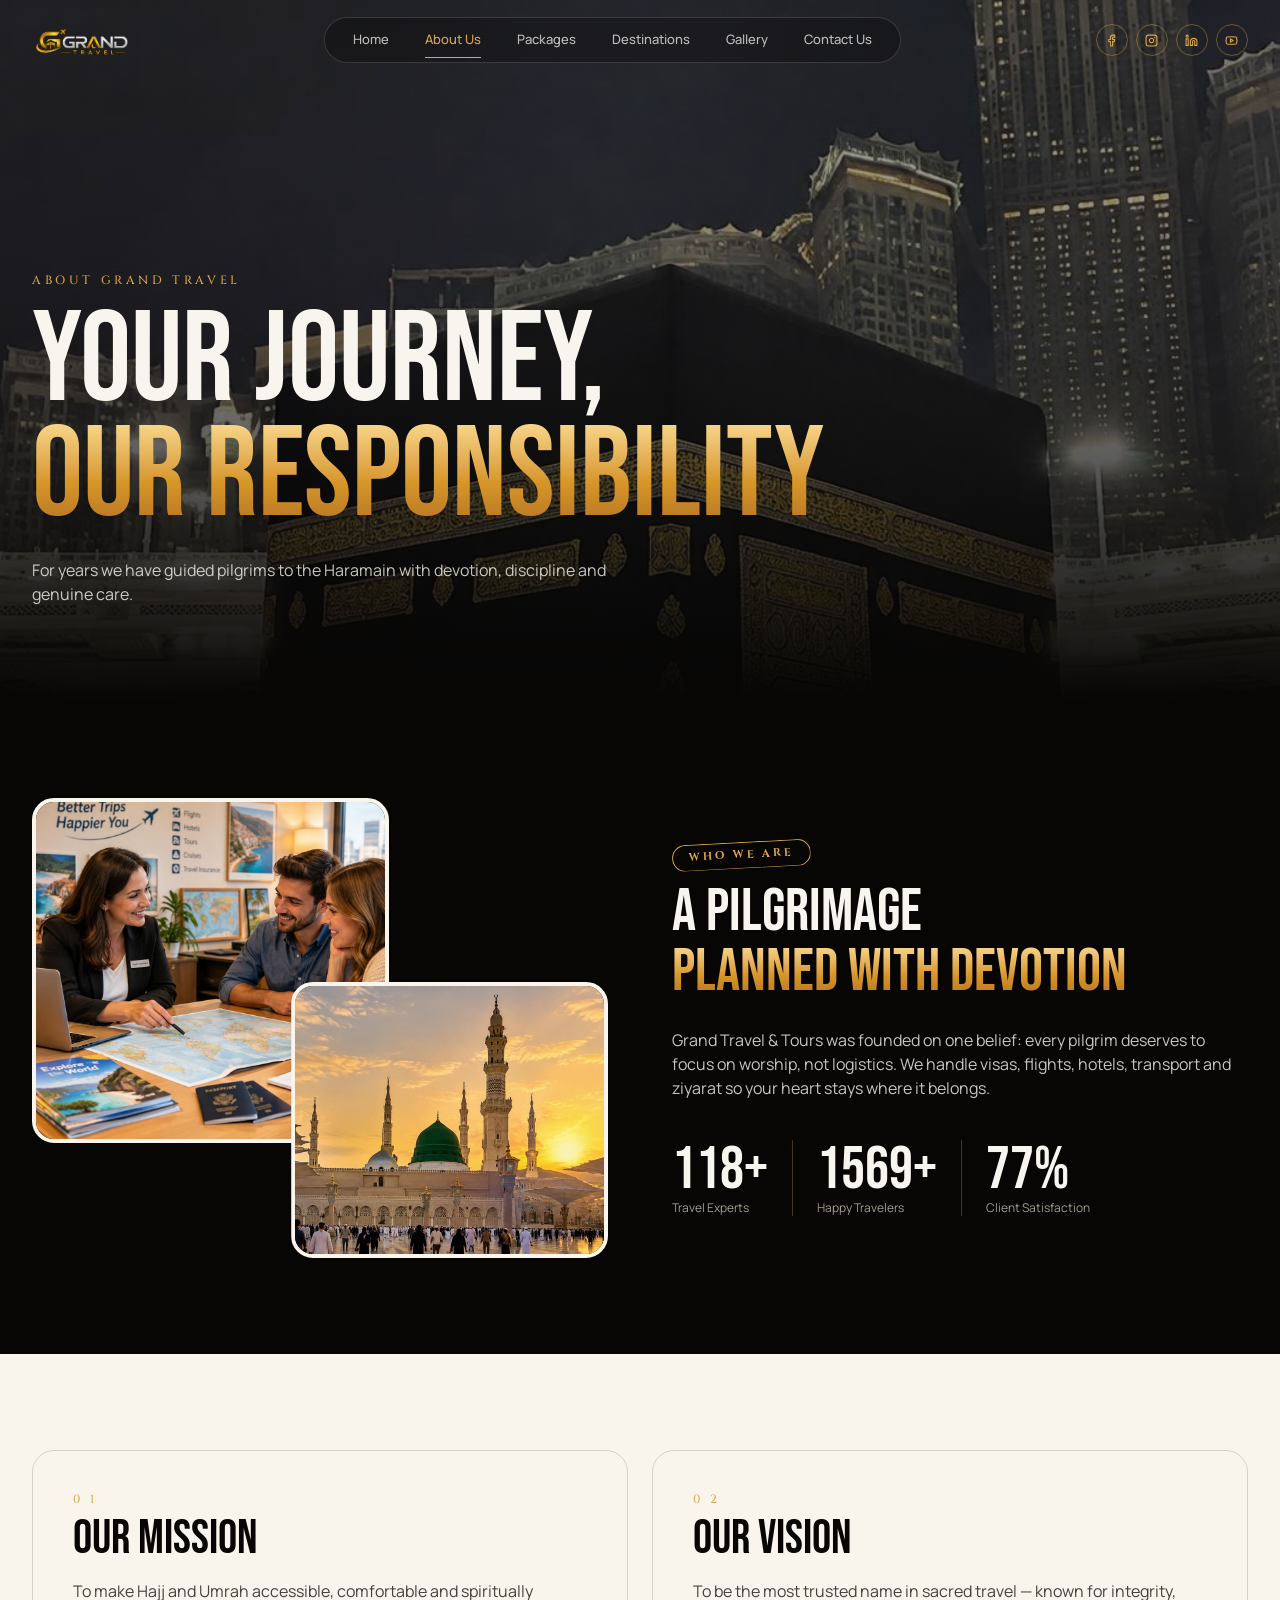
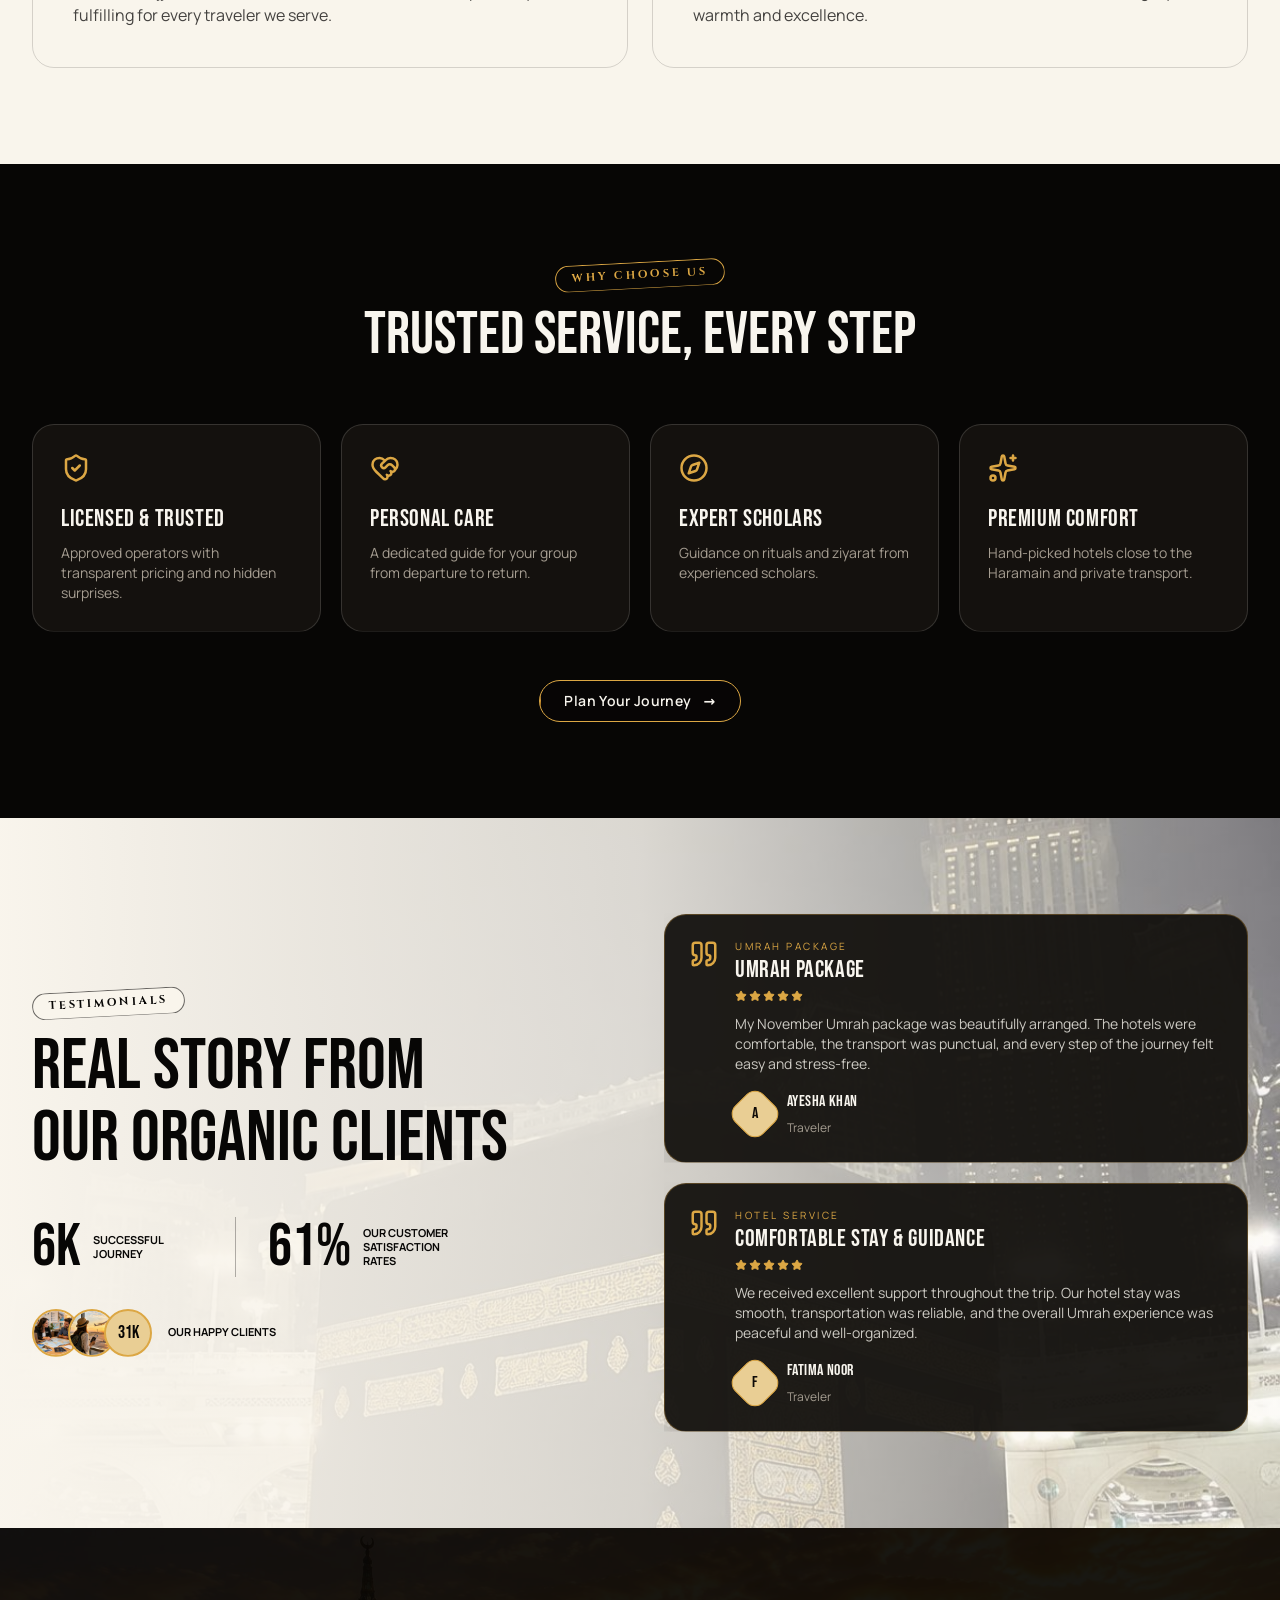
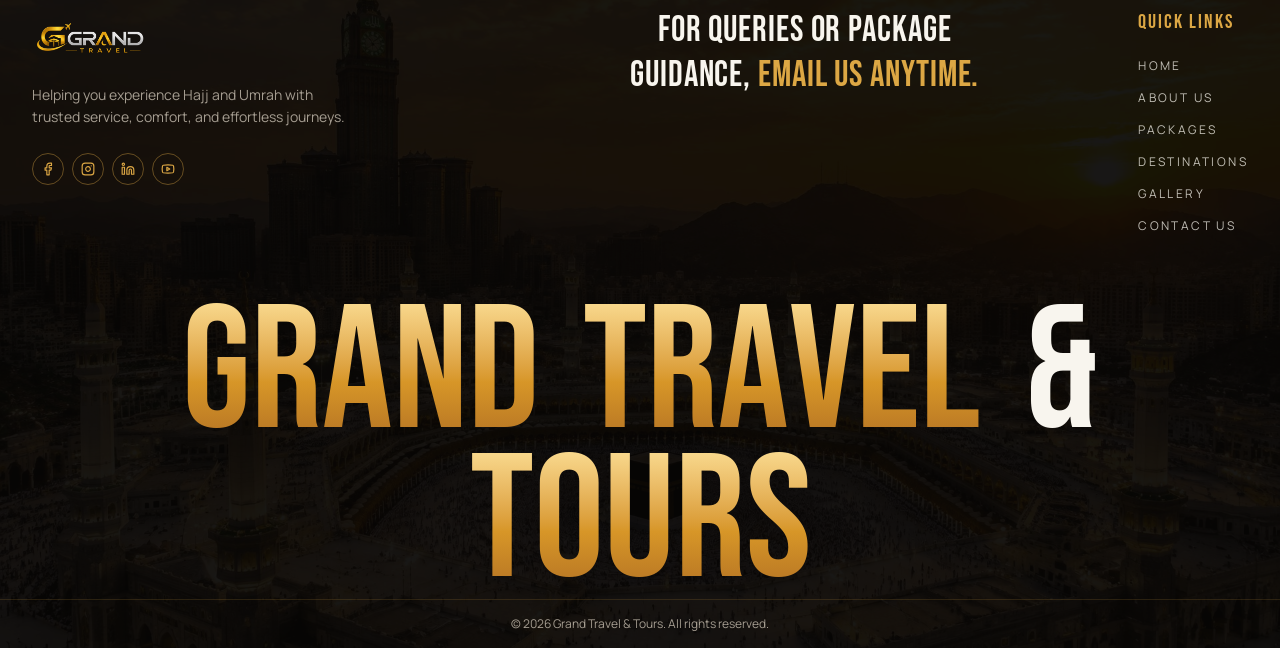
==== commit d1d1baa1: "Remove Form" ====
--- a/about.html
+++ b/about.html
@@ -1159,51 +1159,7 @@
               guidance,
               <span class="text-gold">email us anytime.</span>
             </h2>
-            <form
-              class="mx-auto mt-6 flex max-w-md items-center gap-2 rounded-full border border-gold/40 bg-ink-2 p-1.5"
-            >
-              <svg
-                xmlns="http://www.w3.org/2000/svg"
-                width="16"
-                height="16"
-                viewBox="0 0 24 24"
-                fill="none"
-                stroke="currentColor"
-                stroke-width="2"
-                stroke-linecap="round"
-                stroke-linejoin="round"
-                class="lucide lucide-mail ml-3 shrink-0 text-gold"
-                aria-hidden="true"
-              >
-                <path d="m22 7-8.991 5.727a2 2 0 0 1-2.009 0L2 7"></path>
-                <rect
-                  x="2"
-                  y="4"
-                  width="20"
-                  height="16"
-                  rx="2"
-                ></rect>
-              </svg>
-              <label
-                for="footer-email"
-                class="sr-only"
-              >
-                Email
-              </label>
-              <input
-                id="footer-email"
-                type="email"
-                required=""
-                placeholder="Enter your email"
-                class="min-w-0 flex-1 bg-transparent px-2 text-sm outline-none placeholder:text-muted-foreground"
-              />
-              <button
-                data-cursor="button"
-                class="rounded-full bg-gold-gradient px-6 py-2 text-xs font-bold uppercase tracking-widest text-primary-foreground"
-              >
-                Submit
-              </button>
-            </form>
+           
           </div>
           <div>
             <h3 class="font-display text-xl tracking-widest text-gold">Quick Links</h3>
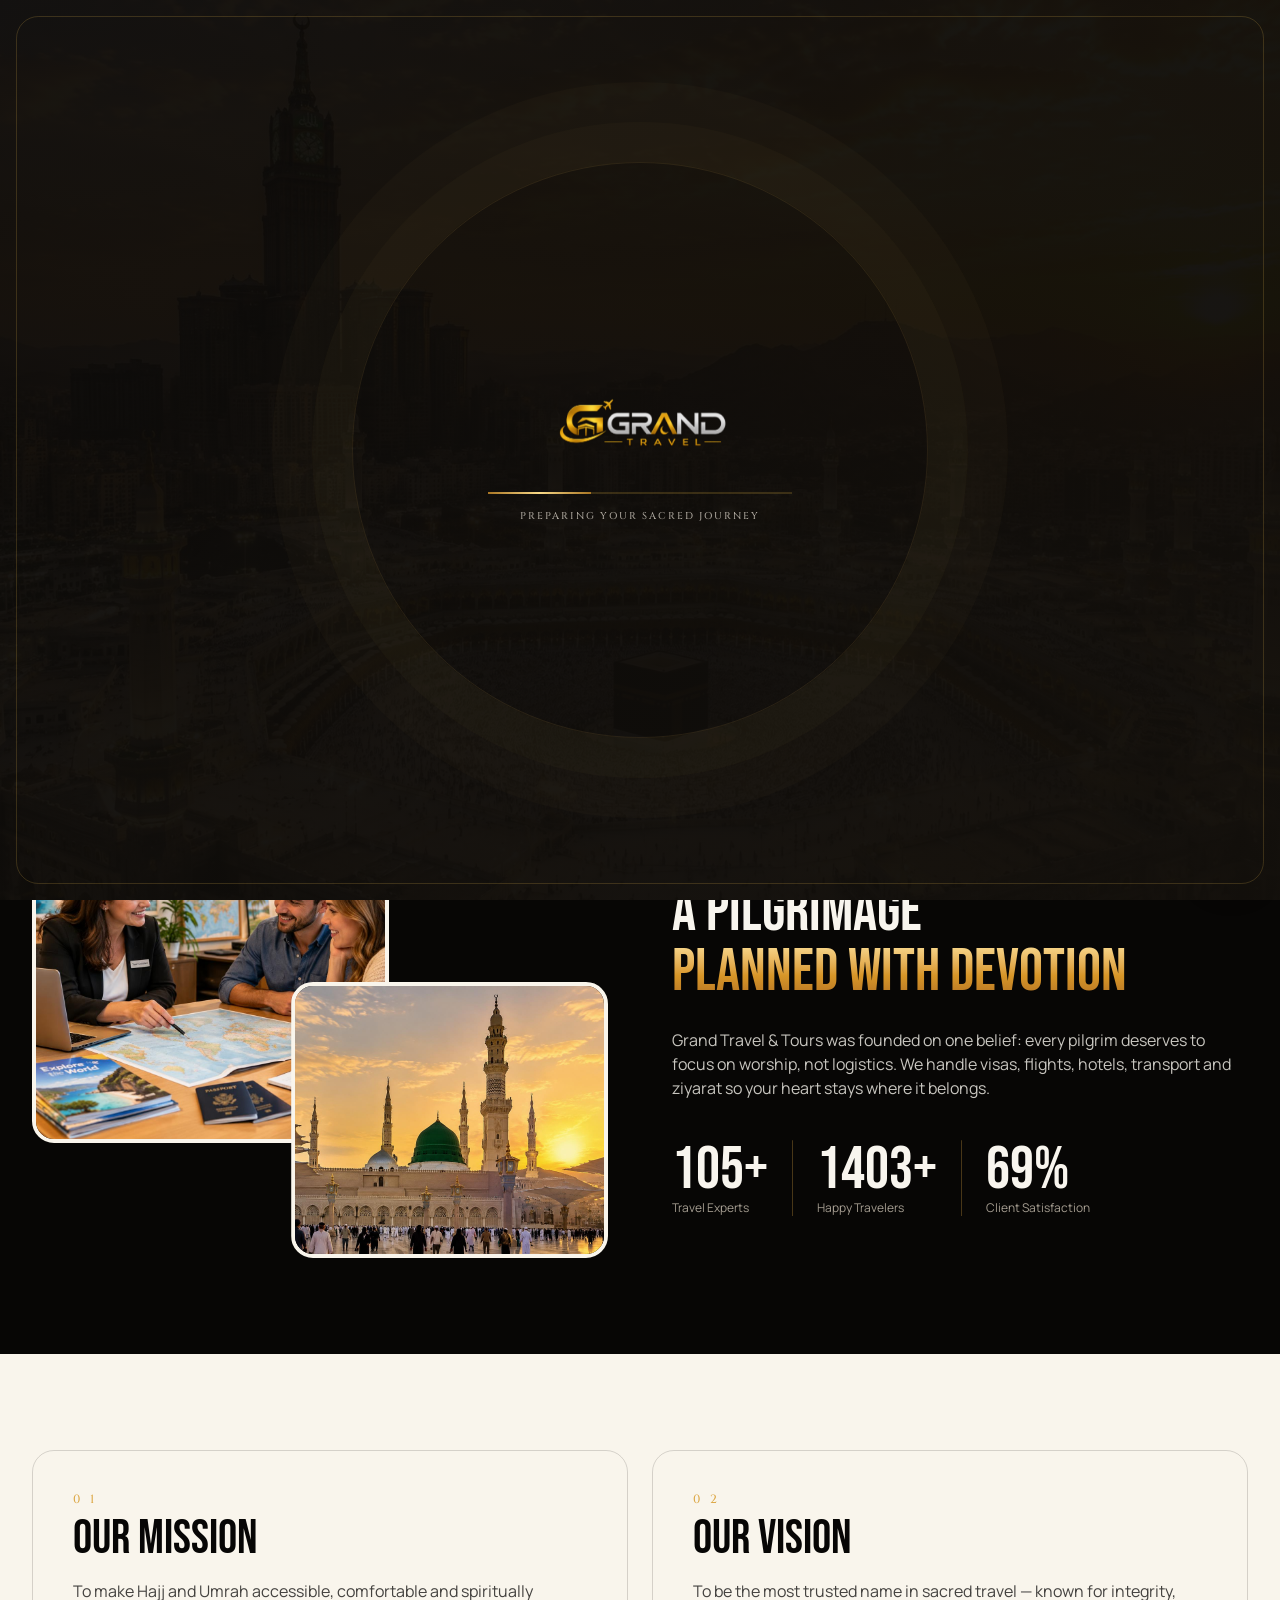
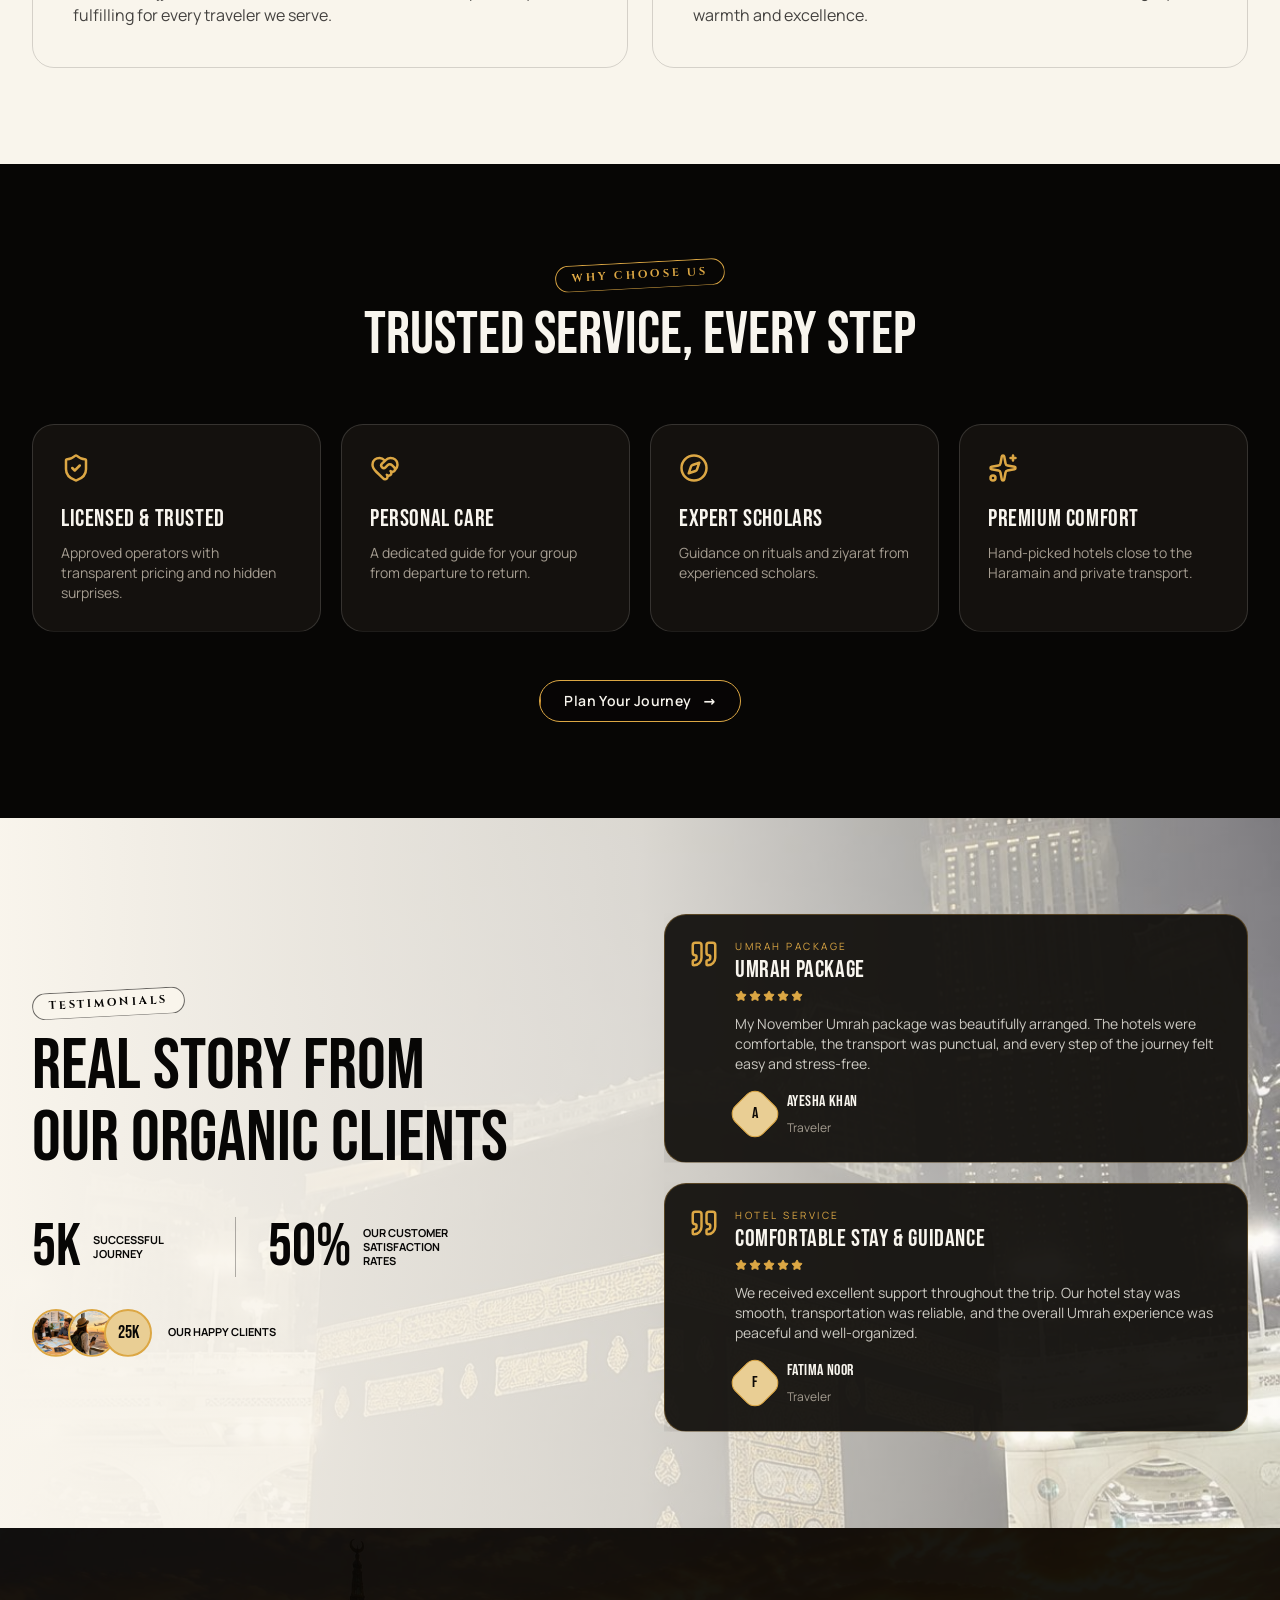
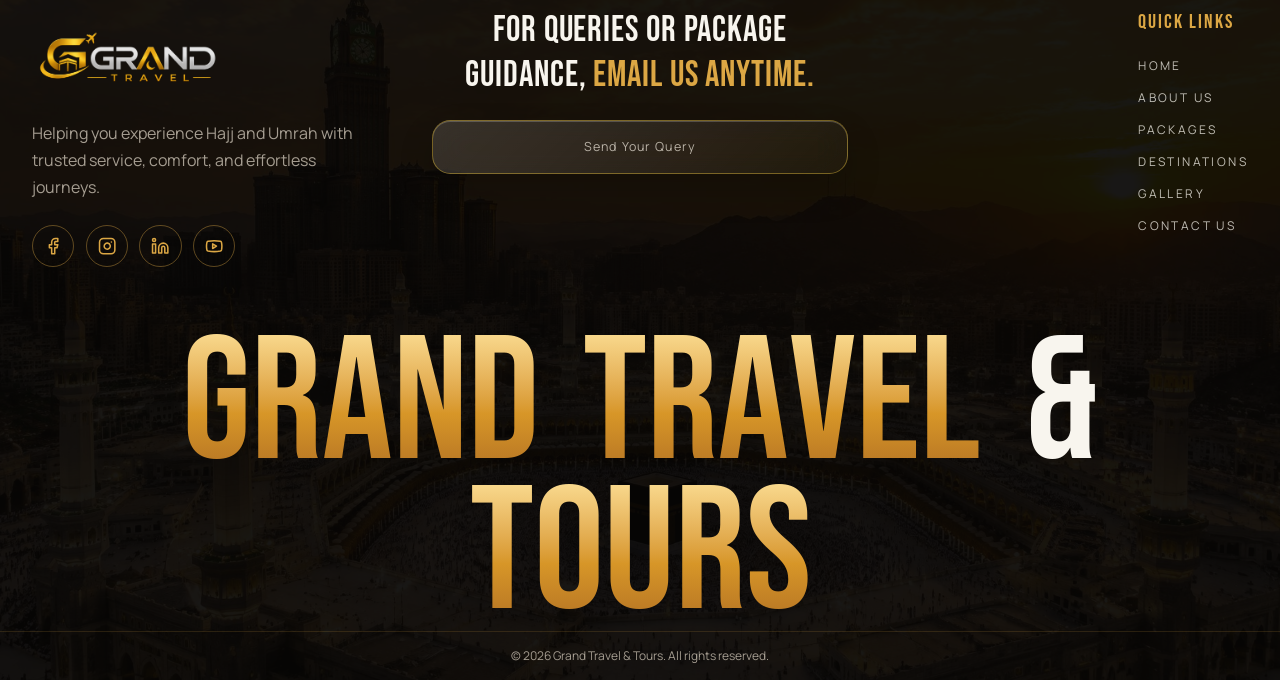
==== commit 8ba939f7: "Updated SiteOne" ====
--- a/about.html
+++ b/about.html
@@ -1,58 +1,30 @@
 <!doctype html>
-<html
-  lang="en"
-  class="bg-ink"
->
+<html lang="en" class="bg-ink">
   <head>
-    <meta charset="utf-8" />
-    <meta
-      name="viewport"
-      content="width=device-width, initial-scale=1"
-    />
+    <meta charset="utf-8"/>
+    <meta name="viewport" content="width=device-width, initial-scale=1"/>
     <title>About Us | Grand Travel &amp; Tours</title>
-    <meta
-      name="description"
-      content="Your journey, our responsibility — learn about Grand Travel &amp; Tours' mission, vision and pilgrim care."
-    />
-    <meta
-      property="og:title"
-      content="About Grand Travel &amp; Tours"
-    />
-    <meta
-      property="og:description"
-      content="Trusted Hajj and Umrah specialists with expert guidance and personal care."
-    />
-    <meta
-      property="og:type"
-      content="website"
-    />
-    <meta
-      name="twitter:card"
-      content="summary_large_image"
-    />
-    <meta
-      property="og:site_name"
-      content="Grand Travel & Tours"
-    />
-    <link
-      rel="icon"
-      href="./favicon.png"
-      type="image/png"
-    />
-    <link
-      rel="stylesheet"
-      href="./assets/css/fonts.css"
-    />
-    <link
-      rel="stylesheet"
-      href="./assets/css/style.css"
-    />
-    <link
-      rel="stylesheet"
-      href="./assets/css/extra.css"
-    />
+    <meta name="description" content="Your journey, our responsibility — learn about Grand Travel &amp; Tours' mission, vision and pilgrim care."/>
+    <meta property="og:title" content="About Grand Travel &amp; Tours"/>
+    <meta property="og:description" content="Trusted Hajj and Umrah specialists with expert guidance and personal care."/>
+    <meta property="og:type" content="website"/>
+    <meta name="twitter:card" content="summary_large_image"/>
+    <meta property="og:site_name" content="Grand Travel & Tours"/>
+    <link rel="icon" href="./favicon.png" type="image/png"/>
+    <link rel="stylesheet" href="./assets/css/fonts.css"/>
+    <link rel="stylesheet" href="./assets/css/style.css"/>
+    <link rel="stylesheet" href="./assets/css/extra.css"/>
     <script>
       document.documentElement.classList.add("js");
+      try {
+        if (!sessionStorage.getItem("grandtravel-intro-v1")) {
+          document.documentElement.classList.add("gt-intro-pending");
+          sessionStorage.setItem("grandtravel-intro-v1", "1");
+        }
+      } catch (_) {
+        document.documentElement.classList.add("gt-intro-pending");
+      }
+      setTimeout(function () { document.documentElement.classList.remove("gt-intro-pending"); }, 4000);
     </script>
     <script type="application/ld+json">
       {
@@ -64,289 +36,80 @@
     </script>
   </head>
   <body>
+    <div class="gt-intro" data-site-intro aria-hidden="true">
+      <div class="gt-intro-content">
+        <img src="./assets/images/logo.png" alt=""/>
+        <div class="gt-intro-loader"><span></span></div>
+        <p>Preparing your sacred journey</p>
+      </div>
+    </div>
     <!-- Plain HTML + CSS + JavaScript version. Behaviour is in assets/js/main.js -->
     <div id="root">
-      <link
-        rel="preload"
-        as="image"
-        href="./assets/images/logo.png"
-      />
-      <link
-        rel="preload"
-        as="image"
-        href="./assets/images/kaaba-night.jpg"
-      />
-      <link
-        rel="preload"
-        as="image"
-        href="./assets/images/consult.jpg"
-      />
-      <link
-        rel="preload"
-        as="image"
-        href="./assets/images/traveler.jpg"
-      />
-      <div
-        aria-hidden="true"
-        class="fixed inset-x-0 top-0 z-[60] h-[2px] origin-left bg-gold-gradient"
-        data-progress
-      ></div>
+      <link rel="preload" as="image" href="./assets/images/logo.png"/>
+      <link rel="preload" as="image" href="./assets/images/kaaba-night.jpg"/>
+      <link rel="preload" as="image" href="./assets/images/consult.jpg"/>
+      <link rel="preload" as="image" href="./assets/images/traveler.jpg"/>
+      <div aria-hidden="true" class="fixed inset-x-0 top-0 z-[60] h-[2px] origin-left bg-gold-gradient" data-progress></div>
       <!-- HEADER AND NAVIGATION -->
-      <header
-        class="fixed inset-x-0 top-0 z-50 transition-all duration-500 py-4"
-      >
+      <header class="fixed inset-x-0 top-0 z-50 transition-all duration-500 py-4">
         <div class="mx-auto flex max-w-7xl items-center justify-between gap-6 px-5 lg:px-8">
-          <a
-            aria-label="Grand Travel home"
-            class="shrink-0"
-            href="index.html"
-          >
-            <img
-              src="./assets/images/logo.png"
-              alt="Grand Travel"
-              class="h-10 w-auto lg:h-12"
-            />
-          </a>
-          <nav
-            aria-label="Main"
-            class="hidden items-center gap-1 rounded-full border border-foreground/15 bg-ink/30 px-3 py-1.5 backdrop-blur-md lg:flex"
-          >
-            <div
-              class="inline-block"
-            >
-              <a
-                data-cursor="link"
-                class="group relative block px-4 py-1.5 text-[13px] font-medium text-foreground/75 transition-colors hover:text-foreground data-[status=active]:text-gold"
-                href="index.html"
-              >
-                Home
-                <span
-                  class="absolute inset-x-4 -bottom-0.5 h-px origin-left scale-x-0 bg-gold transition-transform duration-500 group-hover:scale-x-100 group-data-[status=active]:scale-x-100"
-                ></span>
-              </a>
-            </div>
-            <div
-              class="inline-block"
-            >
-              <a
-                data-cursor="link"
-                class="group relative block px-4 py-1.5 text-[13px] font-medium text-foreground/75 transition-colors hover:text-foreground data-[status=active]:text-gold"
-                href="about.html"
-                data-status="active"
-                aria-current="page"
-              >
-                About Us
-                <span
-                  class="absolute inset-x-4 -bottom-0.5 h-px origin-left scale-x-0 bg-gold transition-transform duration-500 group-hover:scale-x-100 group-data-[status=active]:scale-x-100"
-                ></span>
-              </a>
-            </div>
-            <div
-              class="inline-block"
-            >
-              <a
-                data-cursor="link"
-                class="group relative block px-4 py-1.5 text-[13px] font-medium text-foreground/75 transition-colors hover:text-foreground data-[status=active]:text-gold"
-                href="packages.html"
-              >
-                Packages
-                <span
-                  class="absolute inset-x-4 -bottom-0.5 h-px origin-left scale-x-0 bg-gold transition-transform duration-500 group-hover:scale-x-100 group-data-[status=active]:scale-x-100"
-                ></span>
-              </a>
-            </div>
-            <div
-              class="inline-block"
-            >
-              <a
-                data-cursor="link"
-                class="group relative block px-4 py-1.5 text-[13px] font-medium text-foreground/75 transition-colors hover:text-foreground data-[status=active]:text-gold"
-                href="destinations.html"
-              >
-                Destinations
-                <span
-                  class="absolute inset-x-4 -bottom-0.5 h-px origin-left scale-x-0 bg-gold transition-transform duration-500 group-hover:scale-x-100 group-data-[status=active]:scale-x-100"
-                ></span>
-              </a>
-            </div>
-            <div
-              class="inline-block"
-            >
-              <a
-                data-cursor="link"
-                class="group relative block px-4 py-1.5 text-[13px] font-medium text-foreground/75 transition-colors hover:text-foreground data-[status=active]:text-gold"
-                href="gallery.html"
-              >
-                Gallery
-                <span
-                  class="absolute inset-x-4 -bottom-0.5 h-px origin-left scale-x-0 bg-gold transition-transform duration-500 group-hover:scale-x-100 group-data-[status=active]:scale-x-100"
-                ></span>
-              </a>
-            </div>
-            <div
-              class="inline-block"
-            >
-              <a
-                data-cursor="link"
-                class="group relative block px-4 py-1.5 text-[13px] font-medium text-foreground/75 transition-colors hover:text-foreground data-[status=active]:text-gold"
-                href="contact.html"
-              >
-                Contact Us
-                <span
-                  class="absolute inset-x-4 -bottom-0.5 h-px origin-left scale-x-0 bg-gold transition-transform duration-500 group-hover:scale-x-100 group-data-[status=active]:scale-x-100"
-                ></span>
-              </a>
+          <a aria-label="Grand Travel home" class="shrink-0" href="index.html">
+            <img src="./assets/images/logo.png" alt="Grand Travel" class="h-10 w-auto lg:h-12"/></a>
+          <nav aria-label="Main" class="hidden items-center gap-1 rounded-full border border-foreground/15 bg-ink/30 px-3 py-1.5 backdrop-blur-md lg:flex">
+            <div class="inline-block">
+              <a data-cursor="link" class="group relative block px-4 py-1.5 text-[13px] font-medium text-foreground/75 transition-colors hover:text-foreground data-[status=active]:text-gold" href="index.html"> Home
+                <span class="absolute inset-x-4 -bottom-0.5 h-px origin-left scale-x-0 bg-gold transition-transform duration-500 group-hover:scale-x-100 group-data-[status=active]:scale-x-100"></span></a>
+            </div>
+            <div class="inline-block">
+              <a data-cursor="link" class="group relative block px-4 py-1.5 text-[13px] font-medium text-foreground/75 transition-colors hover:text-foreground data-[status=active]:text-gold" href="about.html" data-status="active" aria-current="page"> About Us
+                <span class="absolute inset-x-4 -bottom-0.5 h-px origin-left scale-x-0 bg-gold transition-transform duration-500 group-hover:scale-x-100 group-data-[status=active]:scale-x-100"></span></a>
+            </div>
+            <div class="inline-block">
+              <a data-cursor="link" class="group relative block px-4 py-1.5 text-[13px] font-medium text-foreground/75 transition-colors hover:text-foreground data-[status=active]:text-gold" href="packages.html"> Packages
+                <span class="absolute inset-x-4 -bottom-0.5 h-px origin-left scale-x-0 bg-gold transition-transform duration-500 group-hover:scale-x-100 group-data-[status=active]:scale-x-100"></span></a>
+            </div>
+            <div class="inline-block">
+              <a data-cursor="link" class="group relative block px-4 py-1.5 text-[13px] font-medium text-foreground/75 transition-colors hover:text-foreground data-[status=active]:text-gold" href="destinations.html"> Destinations
+                <span class="absolute inset-x-4 -bottom-0.5 h-px origin-left scale-x-0 bg-gold transition-transform duration-500 group-hover:scale-x-100 group-data-[status=active]:scale-x-100"></span></a>
+            </div>
+            <div class="inline-block">
+              <a data-cursor="link" class="group relative block px-4 py-1.5 text-[13px] font-medium text-foreground/75 transition-colors hover:text-foreground data-[status=active]:text-gold" href="gallery.html"> Gallery
+                <span class="absolute inset-x-4 -bottom-0.5 h-px origin-left scale-x-0 bg-gold transition-transform duration-500 group-hover:scale-x-100 group-data-[status=active]:scale-x-100"></span></a>
+            </div>
+            <div class="inline-block">
+              <a data-cursor="link" class="group relative block px-4 py-1.5 text-[13px] font-medium text-foreground/75 transition-colors hover:text-foreground data-[status=active]:text-gold" href="contact.html"> Contact Us
+                <span class="absolute inset-x-4 -bottom-0.5 h-px origin-left scale-x-0 bg-gold transition-transform duration-500 group-hover:scale-x-100 group-data-[status=active]:scale-x-100"></span></a>
             </div>
           </nav>
           <div class="items-center gap-2 hidden xl:flex">
-            <a
-              href="https://facebook.com"
-              target="_blank"
-              rel="noreferrer"
-              aria-label="Facebook"
-              data-cursor="link"
-              class="grid h-8 w-8 place-items-center rounded-full border border-gold/40 text-gold transition-colors hover:bg-gold hover:text-primary-foreground"
-            >
-              <svg
-                xmlns="http://www.w3.org/2000/svg"
-                width="13"
-                height="13"
-                viewBox="0 0 24 24"
-                fill="none"
-                stroke="currentColor"
-                stroke-width="2"
-                stroke-linecap="round"
-                stroke-linejoin="round"
-                class="lucide lucide-facebook"
-                aria-hidden="true"
-              >
+            <a href="https://facebook.com" target="_blank" rel="noreferrer" aria-label="Facebook" data-cursor="link" class="grid h-8 w-8 place-items-center rounded-full border border-gold/40 text-gold transition-colors hover:bg-gold hover:text-primary-foreground">
+              <svg xmlns="http://www.w3.org/2000/svg" width="13" height="13" viewBox="0 0 24 24" fill="none" stroke="currentColor" stroke-width="2" stroke-linecap="round" stroke-linejoin="round" class="lucide lucide-facebook" aria-hidden="true">
                 <path d="M18 2h-3a5 5 0 0 0-5 5v3H7v4h3v8h4v-8h3l1-4h-4V7a1 1 0 0 1 1-1h3z"></path>
               </svg>
             </a>
-            <a
-              href="https://instagram.com"
-              target="_blank"
-              rel="noreferrer"
-              aria-label="Instagram"
-              data-cursor="link"
-              class="grid h-8 w-8 place-items-center rounded-full border border-gold/40 text-gold transition-colors hover:bg-gold hover:text-primary-foreground"
-            >
-              <svg
-                xmlns="http://www.w3.org/2000/svg"
-                width="13"
-                height="13"
-                viewBox="0 0 24 24"
-                fill="none"
-                stroke="currentColor"
-                stroke-width="2"
-                stroke-linecap="round"
-                stroke-linejoin="round"
-                class="lucide lucide-instagram"
-                aria-hidden="true"
-              >
-                <rect
-                  width="20"
-                  height="20"
-                  x="2"
-                  y="2"
-                  rx="5"
-                  ry="5"
-                ></rect>
+            <a href="https://instagram.com" target="_blank" rel="noreferrer" aria-label="Instagram" data-cursor="link" class="grid h-8 w-8 place-items-center rounded-full border border-gold/40 text-gold transition-colors hover:bg-gold hover:text-primary-foreground">
+              <svg xmlns="http://www.w3.org/2000/svg" width="13" height="13" viewBox="0 0 24 24" fill="none" stroke="currentColor" stroke-width="2" stroke-linecap="round" stroke-linejoin="round" class="lucide lucide-instagram" aria-hidden="true">
+                <rect width="20" height="20" x="2" y="2" rx="5" ry="5"></rect>
                 <path d="M16 11.37A4 4 0 1 1 12.63 8 4 4 0 0 1 16 11.37z"></path>
-                <line
-                  x1="17.5"
-                  x2="17.51"
-                  y1="6.5"
-                  y2="6.5"
-                ></line>
+                <line x1="17.5" x2="17.51" y1="6.5" y2="6.5"></line>
               </svg>
             </a>
-            <a
-              href="https://linkedin.com"
-              target="_blank"
-              rel="noreferrer"
-              aria-label="LinkedIn"
-              data-cursor="link"
-              class="grid h-8 w-8 place-items-center rounded-full border border-gold/40 text-gold transition-colors hover:bg-gold hover:text-primary-foreground"
-            >
-              <svg
-                xmlns="http://www.w3.org/2000/svg"
-                width="13"
-                height="13"
-                viewBox="0 0 24 24"
-                fill="none"
-                stroke="currentColor"
-                stroke-width="2"
-                stroke-linecap="round"
-                stroke-linejoin="round"
-                class="lucide lucide-linkedin"
-                aria-hidden="true"
-              >
-                <path
-                  d="M16 8a6 6 0 0 1 6 6v7h-4v-7a2 2 0 0 0-2-2 2 2 0 0 0-2 2v7h-4v-7a6 6 0 0 1 6-6z"
-                ></path>
-                <rect
-                  width="4"
-                  height="12"
-                  x="2"
-                  y="9"
-                ></rect>
-                <circle
-                  cx="4"
-                  cy="4"
-                  r="2"
-                ></circle>
+            <a href="https://linkedin.com" target="_blank" rel="noreferrer" aria-label="LinkedIn" data-cursor="link" class="grid h-8 w-8 place-items-center rounded-full border border-gold/40 text-gold transition-colors hover:bg-gold hover:text-primary-foreground">
+              <svg xmlns="http://www.w3.org/2000/svg" width="13" height="13" viewBox="0 0 24 24" fill="none" stroke="currentColor" stroke-width="2" stroke-linecap="round" stroke-linejoin="round" class="lucide lucide-linkedin" aria-hidden="true">
+                <path d="M16 8a6 6 0 0 1 6 6v7h-4v-7a2 2 0 0 0-2-2 2 2 0 0 0-2 2v7h-4v-7a6 6 0 0 1 6-6z"></path>
+                <rect width="4" height="12" x="2" y="9"></rect>
+                <circle cx="4" cy="4" r="2"></circle>
               </svg>
             </a>
-            <a
-              href="https://youtube.com"
-              target="_blank"
-              rel="noreferrer"
-              aria-label="YouTube"
-              data-cursor="link"
-              class="grid h-8 w-8 place-items-center rounded-full border border-gold/40 text-gold transition-colors hover:bg-gold hover:text-primary-foreground"
-            >
-              <svg
-                xmlns="http://www.w3.org/2000/svg"
-                width="13"
-                height="13"
-                viewBox="0 0 24 24"
-                fill="none"
-                stroke="currentColor"
-                stroke-width="2"
-                stroke-linecap="round"
-                stroke-linejoin="round"
-                class="lucide lucide-youtube"
-                aria-hidden="true"
-              >
-                <path
-                  d="M2.5 17a24.12 24.12 0 0 1 0-10 2 2 0 0 1 1.4-1.4 49.56 49.56 0 0 1 16.2 0A2 2 0 0 1 21.5 7a24.12 24.12 0 0 1 0 10 2 2 0 0 1-1.4 1.4 49.55 49.55 0 0 1-16.2 0A2 2 0 0 1 2.5 17"
-                ></path>
+            <a href="https://youtube.com" target="_blank" rel="noreferrer" aria-label="YouTube" data-cursor="link" class="grid h-8 w-8 place-items-center rounded-full border border-gold/40 text-gold transition-colors hover:bg-gold hover:text-primary-foreground">
+              <svg xmlns="http://www.w3.org/2000/svg" width="13" height="13" viewBox="0 0 24 24" fill="none" stroke="currentColor" stroke-width="2" stroke-linecap="round" stroke-linejoin="round" class="lucide lucide-youtube" aria-hidden="true">
+                <path d="M2.5 17a24.12 24.12 0 0 1 0-10 2 2 0 0 1 1.4-1.4 49.56 49.56 0 0 1 16.2 0A2 2 0 0 1 21.5 7a24.12 24.12 0 0 1 0 10 2 2 0 0 1-1.4 1.4 49.55 49.55 0 0 1-16.2 0A2 2 0 0 1 2.5 17"></path>
                 <path d="m10 15 5-3-5-3z"></path>
               </svg>
             </a>
           </div>
-          <button
-            aria-label="Open menu"
-            class="grid h-11 w-11 place-items-center rounded-full border border-gold/50 text-gold lg:hidden"
-          >
-            <svg
-              xmlns="http://www.w3.org/2000/svg"
-              width="20"
-              height="20"
-              viewBox="0 0 24 24"
-              fill="none"
-              stroke="currentColor"
-              stroke-width="2"
-              stroke-linecap="round"
-              stroke-linejoin="round"
-              class="lucide lucide-menu"
-              aria-hidden="true"
-            >
-              <path d="M4 5h16"></path>
-              <path d="M4 12h16"></path>
-              <path d="M4 19h16"></path>
-            </svg>
+                    <button type="button" aria-label="Open menu" aria-expanded="false" aria-controls="gt-menu" class="gt-menu-trigger lg:hidden" data-cursor="link">
+            <span></span><span></span><span></span>
           </button>
         </div>
       </header>
@@ -354,40 +117,18 @@
       <main>
         <!-- PAGE HERO -->
         <section class="relative flex min-h-[78vh] items-end overflow-hidden pb-24 pt-40">
-          <img
-            src="./assets/images/kaaba-night.jpg"
-            alt=""
-            class="absolute inset-0 h-full w-full object-cover"
-            style="transform: scale(1.15)"
-          />
+          <img src="./assets/images/kaaba-night.jpg" alt="" class="absolute inset-0 h-full w-full object-cover" style="transform: scale(1.15)"/>
           <div class="absolute inset-0 bg-gradient-to-t from-ink via-ink/50 to-ink/30"></div>
           <div class="relative mx-auto w-full max-w-7xl px-5 lg:px-8">
-            <p
-              class="font-serif text-xs uppercase text-gold" data-reveal="fade"
-            >
-              About Grand Travel
-            </p>
+            <p class="font-serif text-xs uppercase text-gold" data-reveal="fade"> About Grand Travel </p>
             <h1 class="mt-4 font-display text-6xl leading-[0.9] md:text-8xl lg:text-9xl">
               <span class="block overflow-hidden">
-                <span
-                  class="block" data-reveal="mask"
-                >
-                  Your Journey,
-                </span>
-              </span>
+                <span class="block" data-reveal="mask"> Your Journey, </span></span>
               <span class="block overflow-hidden">
-                <span
-                  class="block text-gold-gradient" data-reveal="mask"
-                >
-                  Our Responsibility
-                </span>
-              </span>
+                <span class="block text-gold-gradient" data-reveal="mask"> Our Responsibility </span></span>
             </h1>
-            <p
-              class="mt-6 max-w-xl text-foreground/80" data-reveal="up"
-            >
-              For years we have guided pilgrims to the Haramain with devotion, discipline and
-              genuine care.
+            <p class="mt-6 max-w-xl text-foreground/80" data-reveal="up">
+              For years we have guided pilgrims to the Haramain with devotion, discipline and genuine care.
             </p>
           </div>
         </section>
@@ -396,54 +137,26 @@
         <section class="bg-ink py-24">
           <div class="mx-auto grid max-w-7xl items-center gap-16 px-5 lg:grid-cols-2 lg:px-8">
             <div class="relative h-[460px]">
-              <div
-                class="overflow-hidden absolute left-0 top-0 h-[75%] w-[62%] rounded-2xl border-4 border-ivory" data-reveal="clip"
-              >
-                <img
-                  src="./assets/images/consult.jpg"
-                  alt="Our consultants with travelers"
-                  loading="lazy"
-                  class="h-full w-full object-cover transition-transform duration-[1200ms] ease-out"
-                />
-              </div>
-              <div
-                class="overflow-hidden absolute bottom-0 right-0 h-[60%] w-[55%] rounded-2xl border-4 border-ivory" data-reveal="clip"
-              >
-                <img
-                  src="./assets/images/madinah.jpg"
-                  alt="Masjid an-Nabawi"
-                  loading="lazy"
-                  class="h-full w-full object-cover transition-transform duration-[1200ms] ease-out"
-                />
+              <div class="overflow-hidden absolute left-0 top-0 h-[75%] w-[62%] rounded-2xl border-4 border-ivory" data-reveal="clip">
+                <img src="./assets/images/consult.jpg" alt="Our consultants with travelers" loading="lazy" class="h-full w-full object-cover transition-transform duration-[1200ms] ease-out"/>
+              </div>
+              <div class="overflow-hidden absolute bottom-0 right-0 h-[60%] w-[55%] rounded-2xl border-4 border-ivory" data-reveal="clip">
+                <img src="./assets/images/madinah.jpg" alt="Masjid an-Nabawi" loading="lazy" class="h-full w-full object-cover transition-transform duration-[1200ms] ease-out"/>
               </div>
             </div>
             <div>
-              <span
-                class="inline-block -rotate-3 rounded-full border px-4 py-1 font-serif text-[11px] font-semibold uppercase tracking-[0.25em] border-gold text-gold" data-reveal="label"
-              >
+              <span class="inline-block -rotate-3 rounded-full border px-4 py-1 font-serif text-[11px] font-semibold uppercase tracking-[0.25em] border-gold text-gold" data-reveal="label">
                 Who We Are
               </span>
               <h2 class="mt-4 font-display text-5xl leading-[0.95] md:text-6xl">
                 <span class="block overflow-hidden pb-[0.05em]">
-                  <span
-                    class="block" data-reveal="mask"
-                  >
-                    A pilgrimage
-                  </span>
-                </span>
+                  <span class="block" data-reveal="mask"> A pilgrimage </span></span>
                 <span class="block overflow-hidden pb-[0.05em]">
-                  <span
-                    class="block text-gold-gradient" data-reveal="mask"
-                  >
-                    planned with devotion
-                  </span>
-                </span>
+                  <span class="block text-gold-gradient" data-reveal="mask"> planned with devotion </span></span>
               </h2>
               <div data-reveal="up">
                 <p class="mt-6 text-foreground/80">
-                  Grand Travel &amp; Tours was founded on one belief: every pilgrim deserves to
-                  focus on worship, not logistics. We handle visas, flights, hotels, transport and
-                  ziyarat so your heart stays where it belongs.
+                  Grand Travel &amp; Tours was founded on one belief: every pilgrim deserves to focus on worship, not logistics. We handle visas, flights, hotels, transport and ziyarat so your heart stays where it belongs.
                 </p>
               </div>
               <div data-reveal="up">
@@ -469,33 +182,15 @@
         <!-- MISSION AND VISION -->
         <section class="bg-ivory py-24 text-ink">
           <div class="mx-auto grid max-w-7xl gap-6 px-5 md:grid-cols-2 lg:px-8">
-            <div
-              class="rounded-2xl border border-ink/15 bg-background/0 p-10" data-reveal="up"
-            >
-              <p class="font-serif text-xs uppercase tracking-[0.3em] text-gold">
-                0
-                <!-- -->
-                1
-              </p>
+            <div class="rounded-2xl border border-ink/15 bg-background/0 p-10" data-reveal="up">
+              <p class="font-serif text-xs uppercase tracking-[0.3em] text-gold"> 0 <!-- --> 1 </p>
               <h2 class="mt-2 font-display text-5xl">Our Mission</h2>
-              <p class="mt-4 text-ink/75">
-                To make Hajj and Umrah accessible, comfortable and spiritually fulfilling for every
-                traveler we serve.
-              </p>
-            </div>
-            <div
-              class="rounded-2xl border border-ink/15 bg-background/0 p-10" data-reveal="up"
-            >
-              <p class="font-serif text-xs uppercase tracking-[0.3em] text-gold">
-                0
-                <!-- -->
-                2
-              </p>
+              <p class="mt-4 text-ink/75"> To make Hajj and Umrah accessible, comfortable and spiritually fulfilling for every traveler we serve. </p>
+            </div>
+            <div class="rounded-2xl border border-ink/15 bg-background/0 p-10" data-reveal="up">
+              <p class="font-serif text-xs uppercase tracking-[0.3em] text-gold"> 0 <!-- --> 2 </p>
               <h2 class="mt-2 font-display text-5xl">Our Vision</h2>
-              <p class="mt-4 text-ink/75">
-                To be the most trusted name in sacred travel — known for integrity, warmth and
-                excellence.
-              </p>
+              <p class="mt-4 text-ink/75"> To be the most trusted name in sacred travel — known for integrity, warmth and excellence. </p>
             </div>
           </div>
         </section>
@@ -504,156 +199,56 @@
         <section class="bg-ink py-24">
           <div class="mx-auto max-w-7xl px-5 lg:px-8">
             <div class="text-center">
-              <span
-                class="inline-block -rotate-3 rounded-full border px-4 py-1 font-serif text-[11px] font-semibold uppercase tracking-[0.25em] border-gold text-gold" data-reveal="label"
-              >
+              <span class="inline-block -rotate-3 rounded-full border px-4 py-1 font-serif text-[11px] font-semibold uppercase tracking-[0.25em] border-gold text-gold" data-reveal="label">
                 Why Choose Us
               </span>
               <h2 class="mt-4 font-display text-5xl md:text-6xl">
                 <span class="block overflow-hidden pb-[0.05em]">
-                  <span
-                    class="block" data-reveal="mask"
-                  >
-                    Trusted service, every step
-                  </span>
-                </span>
+                  <span class="block" data-reveal="mask"> Trusted service, every step </span></span>
               </h2>
             </div>
             <div class="mt-14 grid gap-5 sm:grid-cols-2 lg:grid-cols-4">
-              <div
-                class="group rounded-2xl border border-foreground/15 bg-ink-2 p-7 transition-all duration-500 hover:-translate-y-1.5 hover:border-gold/60" data-reveal="up"
-              >
-                <svg
-                  xmlns="http://www.w3.org/2000/svg"
-                  width="30"
-                  height="30"
-                  viewBox="0 0 24 24"
-                  fill="none"
-                  stroke="currentColor"
-                  stroke-width="2"
-                  stroke-linecap="round"
-                  stroke-linejoin="round"
-                  class="lucide lucide-shield-check text-gold transition-transform duration-500 group-hover:scale-110"
-                  aria-hidden="true"
-                >
-                  <path
-                    d="M20 13c0 5-3.5 7.5-7.66 8.95a1 1 0 0 1-.67-.01C7.5 20.5 4 18 4 13V6a1 1 0 0 1 1-1c2 0 4.5-1.2 6.24-2.72a1.17 1.17 0 0 1 1.52 0C14.51 3.81 17 5 19 5a1 1 0 0 1 1 1z"
-                  ></path>
+              <div class="group rounded-2xl border border-foreground/15 bg-ink-2 p-7 transition-all duration-500 hover:-translate-y-1.5 hover:border-gold/60" data-reveal="up">
+                <svg xmlns="http://www.w3.org/2000/svg" width="30" height="30" viewBox="0 0 24 24" fill="none" stroke="currentColor" stroke-width="2" stroke-linecap="round" stroke-linejoin="round" class="lucide lucide-shield-check text-gold transition-transform duration-500 group-hover:scale-110" aria-hidden="true">
+                  <path d="M20 13c0 5-3.5 7.5-7.66 8.95a1 1 0 0 1-.67-.01C7.5 20.5 4 18 4 13V6a1 1 0 0 1 1-1c2 0 4.5-1.2 6.24-2.72a1.17 1.17 0 0 1 1.52 0C14.51 3.81 17 5 19 5a1 1 0 0 1 1 1z"></path>
                   <path d="m9 12 2 2 4-4"></path>
                 </svg>
                 <h3 class="mt-5 font-display text-2xl tracking-wide">Licensed &amp; Trusted</h3>
-                <p class="mt-2 text-sm text-muted-foreground">
-                  Approved operators with transparent pricing and no hidden surprises.
-                </p>
-              </div>
-              <div
-                class="group rounded-2xl border border-foreground/15 bg-ink-2 p-7 transition-all duration-500 hover:-translate-y-1.5 hover:border-gold/60" data-reveal="up"
-              >
-                <svg
-                  xmlns="http://www.w3.org/2000/svg"
-                  width="30"
-                  height="30"
-                  viewBox="0 0 24 24"
-                  fill="none"
-                  stroke="currentColor"
-                  stroke-width="2"
-                  stroke-linecap="round"
-                  stroke-linejoin="round"
-                  class="lucide lucide-heart-handshake text-gold transition-transform duration-500 group-hover:scale-110"
-                  aria-hidden="true"
-                >
-                  <path
-                    d="M19.414 14.414C21 12.828 22 11.5 22 9.5a5.5 5.5 0 0 0-9.591-3.676.6.6 0 0 1-.818.001A5.5 5.5 0 0 0 2 9.5c0 2.3 1.5 4 3 5.5l5.535 5.362a2 2 0 0 0 2.879.052 2.12 2.12 0 0 0-.004-3 2.124 2.124 0 1 0 3-3 2.124 2.124 0 0 0 3.004 0 2 2 0 0 0 0-2.828l-1.881-1.882a2.41 2.41 0 0 0-3.409 0l-1.71 1.71a2 2 0 0 1-2.828 0 2 2 0 0 1 0-2.828l2.823-2.762"
-                  ></path>
+                <p class="mt-2 text-sm text-muted-foreground"> Approved operators with transparent pricing and no hidden surprises. </p>
+              </div>
+              <div class="group rounded-2xl border border-foreground/15 bg-ink-2 p-7 transition-all duration-500 hover:-translate-y-1.5 hover:border-gold/60" data-reveal="up">
+                <svg xmlns="http://www.w3.org/2000/svg" width="30" height="30" viewBox="0 0 24 24" fill="none" stroke="currentColor" stroke-width="2" stroke-linecap="round" stroke-linejoin="round" class="lucide lucide-heart-handshake text-gold transition-transform duration-500 group-hover:scale-110" aria-hidden="true">
+                  <path d="M19.414 14.414C21 12.828 22 11.5 22 9.5a5.5 5.5 0 0 0-9.591-3.676.6.6 0 0 1-.818.001A5.5 5.5 0 0 0 2 9.5c0 2.3 1.5 4 3 5.5l5.535 5.362a2 2 0 0 0 2.879.052 2.12 2.12 0 0 0-.004-3 2.124 2.124 0 1 0 3-3 2.124 2.124 0 0 0 3.004 0 2 2 0 0 0 0-2.828l-1.881-1.882a2.41 2.41 0 0 0-3.409 0l-1.71 1.71a2 2 0 0 1-2.828 0 2 2 0 0 1 0-2.828l2.823-2.762"></path>
                 </svg>
                 <h3 class="mt-5 font-display text-2xl tracking-wide">Personal Care</h3>
-                <p class="mt-2 text-sm text-muted-foreground">
-                  A dedicated guide for your group from departure to return.
-                </p>
-              </div>
-              <div
-                class="group rounded-2xl border border-foreground/15 bg-ink-2 p-7 transition-all duration-500 hover:-translate-y-1.5 hover:border-gold/60" data-reveal="up"
-              >
-                <svg
-                  xmlns="http://www.w3.org/2000/svg"
-                  width="30"
-                  height="30"
-                  viewBox="0 0 24 24"
-                  fill="none"
-                  stroke="currentColor"
-                  stroke-width="2"
-                  stroke-linecap="round"
-                  stroke-linejoin="round"
-                  class="lucide lucide-compass text-gold transition-transform duration-500 group-hover:scale-110"
-                  aria-hidden="true"
-                >
-                  <circle
-                    cx="12"
-                    cy="12"
-                    r="10"
-                  ></circle>
-                  <path
-                    d="m16.24 7.76-1.804 5.411a2 2 0 0 1-1.265 1.265L7.76 16.24l1.804-5.411a2 2 0 0 1 1.265-1.265z"
-                  ></path>
+                <p class="mt-2 text-sm text-muted-foreground"> A dedicated guide for your group from departure to return. </p>
+              </div>
+              <div class="group rounded-2xl border border-foreground/15 bg-ink-2 p-7 transition-all duration-500 hover:-translate-y-1.5 hover:border-gold/60" data-reveal="up">
+                <svg xmlns="http://www.w3.org/2000/svg" width="30" height="30" viewBox="0 0 24 24" fill="none" stroke="currentColor" stroke-width="2" stroke-linecap="round" stroke-linejoin="round" class="lucide lucide-compass text-gold transition-transform duration-500 group-hover:scale-110" aria-hidden="true">
+                  <circle cx="12" cy="12" r="10"></circle>
+                  <path d="m16.24 7.76-1.804 5.411a2 2 0 0 1-1.265 1.265L7.76 16.24l1.804-5.411a2 2 0 0 1 1.265-1.265z"></path>
                 </svg>
                 <h3 class="mt-5 font-display text-2xl tracking-wide">Expert Scholars</h3>
-                <p class="mt-2 text-sm text-muted-foreground">
-                  Guidance on rituals and ziyarat from experienced scholars.
-                </p>
-              </div>
-              <div
-                class="group rounded-2xl border border-foreground/15 bg-ink-2 p-7 transition-all duration-500 hover:-translate-y-1.5 hover:border-gold/60" data-reveal="up"
-              >
-                <svg
-                  xmlns="http://www.w3.org/2000/svg"
-                  width="30"
-                  height="30"
-                  viewBox="0 0 24 24"
-                  fill="none"
-                  stroke="currentColor"
-                  stroke-width="2"
-                  stroke-linecap="round"
-                  stroke-linejoin="round"
-                  class="lucide lucide-sparkles text-gold transition-transform duration-500 group-hover:scale-110"
-                  aria-hidden="true"
-                >
-                  <path
-                    d="M11.017 2.814a1 1 0 0 1 1.966 0l1.051 5.558a2 2 0 0 0 1.594 1.594l5.558 1.051a1 1 0 0 1 0 1.966l-5.558 1.051a2 2 0 0 0-1.594 1.594l-1.051 5.558a1 1 0 0 1-1.966 0l-1.051-5.558a2 2 0 0 0-1.594-1.594l-5.558-1.051a1 1 0 0 1 0-1.966l5.558-1.051a2 2 0 0 0 1.594-1.594z"
-                  ></path>
+                <p class="mt-2 text-sm text-muted-foreground"> Guidance on rituals and ziyarat from experienced scholars. </p>
+              </div>
+              <div class="group rounded-2xl border border-foreground/15 bg-ink-2 p-7 transition-all duration-500 hover:-translate-y-1.5 hover:border-gold/60" data-reveal="up">
+                <svg xmlns="http://www.w3.org/2000/svg" width="30" height="30" viewBox="0 0 24 24" fill="none" stroke="currentColor" stroke-width="2" stroke-linecap="round" stroke-linejoin="round" class="lucide lucide-sparkles text-gold transition-transform duration-500 group-hover:scale-110" aria-hidden="true">
+                  <path d="M11.017 2.814a1 1 0 0 1 1.966 0l1.051 5.558a2 2 0 0 0 1.594 1.594l5.558 1.051a1 1 0 0 1 0 1.966l-5.558 1.051a2 2 0 0 0-1.594 1.594l-1.051 5.558a1 1 0 0 1-1.966 0l-1.051-5.558a2 2 0 0 0-1.594-1.594l-5.558-1.051a1 1 0 0 1 0-1.966l5.558-1.051a2 2 0 0 0 1.594-1.594z"></path>
                   <path d="M20 2v4"></path>
                   <path d="M22 4h-4"></path>
-                  <circle
-                    cx="4"
-                    cy="20"
-                    r="2"
-                  ></circle>
+                  <circle cx="4" cy="20" r="2"></circle>
                 </svg>
                 <h3 class="mt-5 font-display text-2xl tracking-wide">Premium Comfort</h3>
-                <p class="mt-2 text-sm text-muted-foreground">
-                  Hand-picked hotels close to the Haramain and private transport.
-                </p>
+                <p class="mt-2 text-sm text-muted-foreground"> Hand-picked hotels close to the Haramain and private transport. </p>
               </div>
             </div>
             <div class="mt-12 text-center">
-              <div
-                class="inline-block"
-              >
+              <div class="inline-block">
                 <a href="contact.html">
-                  <span
-                    data-cursor="button"
-                    class="group relative inline-flex items-center gap-3 overflow-hidden rounded-full border border-gold px-6 py-2.5 text-sm font-semibold tracking-wide transition-colors duration-500 bg-ink/60 text-foreground hover:text-primary-foreground"
-                  >
-                    <span
-                      class="absolute inset-0 -translate-x-full bg-gold-gradient transition-transform duration-500 ease-out group-hover:translate-x-0"
-                    ></span>
+                  <span data-cursor="button" class="group relative inline-flex items-center gap-3 overflow-hidden rounded-full border border-gold px-6 py-2.5 text-sm font-semibold tracking-wide transition-colors duration-500 bg-ink/60 text-foreground hover:text-primary-foreground">
+                    <span class="absolute inset-0 -translate-x-full bg-gold-gradient transition-transform duration-500 ease-out group-hover:translate-x-0"></span>
                     <span class="relative">Plan Your Journey</span>
-                    <span
-                      class="relative transition-transform duration-300 group-hover:translate-x-1"
-                    >
-                      →
-                    </span>
-                  </span>
-                </a>
+                    <span class="relative transition-transform duration-300 group-hover:translate-x-1"> → </span></span></a>
               </div>
             </div>
           </div>
@@ -661,334 +256,116 @@
         <!-- END: WHY CHOOSE US -->
         <!-- TESTIMONIALS -->
         <section class="relative overflow-hidden py-24 text-ink">
-          <img
-            src="./assets/images/kaaba-night.jpg"
-            alt=""
-            aria-hidden="true"
-            loading="lazy"
-            class="absolute inset-0 h-[115%] w-full object-cover"
-            style="transform: translateY(-6%)"
-          />
+          <img src="./assets/images/kaaba-night.jpg" alt="" aria-hidden="true" loading="lazy" class="absolute inset-0 h-[115%] w-full object-cover" style="transform: translateY(-6%)"/>
           <div class="absolute inset-0 bg-gradient-to-r from-ivory via-ivory/85 to-ivory/40"></div>
-          <div
-            class="relative mx-auto grid max-w-7xl items-center gap-12 px-5 lg:grid-cols-2 lg:px-8"
-          >
+          <div class="relative mx-auto grid max-w-7xl items-center gap-12 px-5 lg:grid-cols-2 lg:px-8">
             <div>
-              <span
-                class="inline-block -rotate-3 rounded-full border px-4 py-1 font-serif text-[11px] font-semibold uppercase tracking-[0.25em] border-ink/60 bg-ivory text-ink" data-reveal="label"
-              >
+              <span class="inline-block -rotate-3 rounded-full border px-4 py-1 font-serif text-[11px] font-semibold uppercase tracking-[0.25em] border-ink/60 bg-ivory text-ink" data-reveal="label">
                 Testimonials
               </span>
               <h2 class="mt-4 font-display text-5xl leading-[0.95] md:text-7xl">
                 <span class="block overflow-hidden pb-[0.05em]">
-                  <span
-                    class="block" data-reveal="mask"
-                  >
-                    Real story from
-                  </span>
-                </span>
+                  <span class="block" data-reveal="mask"> Real story from </span></span>
                 <span class="block overflow-hidden pb-[0.05em]">
-                  <span
-                    class="block" data-reveal="mask"
-                  >
-                    our organic clients
-                  </span>
-                </span>
+                  <span class="block" data-reveal="mask"> our organic clients </span></span>
               </h2>
               <div data-reveal="up">
                 <div class="mt-10 flex flex-wrap gap-8">
                   <div class="flex items-center gap-3">
                     <span class="font-display text-6xl" data-count="10" data-suffix="K">10K</span>
-                    <p class="max-w-[110px] text-[11px] font-bold uppercase leading-tight">
-                      Successful Journey
-                    </p>
+                    <p class="max-w-[110px] text-[11px] font-bold uppercase leading-tight"> Successful Journey </p>
                   </div>
                   <div class="flex items-center gap-3 border-l border-ink/30 pl-8">
                     <span class="font-display text-6xl" data-count="99" data-suffix="%">99%</span>
-                    <p class="max-w-[110px] text-[11px] font-bold uppercase leading-tight">
-                      Our Customer Satisfaction Rates
-                    </p>
+                    <p class="max-w-[110px] text-[11px] font-bold uppercase leading-tight"> Our Customer Satisfaction Rates </p>
                   </div>
                 </div>
                 <div class="mt-8 flex items-center gap-4">
                   <div class="flex -space-x-3">
-                    <img
-                      src="./assets/images/consult.jpg"
-                      alt=""
-                      class="h-12 w-12 rounded-full border-2 border-gold object-cover"
-                    />
-                    <img
-                      src="./assets/images/traveler.jpg"
-                      alt=""
-                      class="h-12 w-12 rounded-full border-2 border-gold object-cover"
-                    />
-                    <span
-                      class="grid h-12 w-12 place-items-center rounded-full border-2 border-gold bg-gold-soft font-display text-lg"
-                    >
-                      <span data-count="50" data-suffix="K">50K</span>
-                    </span>
+                    <img src="./assets/images/consult.jpg" alt="" class="h-12 w-12 rounded-full border-2 border-gold object-cover"/>
+                    <img src="./assets/images/traveler.jpg" alt="" class="h-12 w-12 rounded-full border-2 border-gold object-cover"/>
+                    <span class="grid h-12 w-12 place-items-center rounded-full border-2 border-gold bg-gold-soft font-display text-lg">
+                      <span data-count="50" data-suffix="K">50K</span></span>
                   </div>
                   <p class="text-[11px] font-bold uppercase">Our Happy Clients</p>
                 </div>
               </div>
             </div>
             <div class="relative space-y-5">
-              <figure
-                class="rounded-2xl border border-gold/30 bg-ink-2/95 p-6 text-foreground shadow-2xl" data-reveal="up"
-              >
+              <figure class="rounded-2xl border border-gold/30 bg-ink-2/95 p-6 text-foreground shadow-2xl" data-reveal="up">
                 <div class="flex gap-4">
-                  <svg
-                    xmlns="http://www.w3.org/2000/svg"
-                    width="30"
-                    height="30"
-                    viewBox="0 0 24 24"
-                    fill="none"
-                    stroke="currentColor"
-                    stroke-width="2"
-                    stroke-linecap="round"
-                    stroke-linejoin="round"
-                    class="lucide lucide-quote shrink-0 text-gold"
-                    aria-hidden="true"
-                  >
-                    <path
-                      d="M16 3a2 2 0 0 0-2 2v6a2 2 0 0 0 2 2 1 1 0 0 1 1 1v1a2 2 0 0 1-2 2 1 1 0 0 0-1 1v2a1 1 0 0 0 1 1 6 6 0 0 0 6-6V5a2 2 0 0 0-2-2z"
-                    ></path>
-                    <path
-                      d="M5 3a2 2 0 0 0-2 2v6a2 2 0 0 0 2 2 1 1 0 0 1 1 1v1a2 2 0 0 1-2 2 1 1 0 0 0-1 1v2a1 1 0 0 0 1 1 6 6 0 0 0 6-6V5a2 2 0 0 0-2-2z"
-                    ></path>
+                  <svg xmlns="http://www.w3.org/2000/svg" width="30" height="30" viewBox="0 0 24 24" fill="none" stroke="currentColor" stroke-width="2" stroke-linecap="round" stroke-linejoin="round" class="lucide lucide-quote shrink-0 text-gold" aria-hidden="true">
+                    <path d="M16 3a2 2 0 0 0-2 2v6a2 2 0 0 0 2 2 1 1 0 0 1 1 1v1a2 2 0 0 1-2 2 1 1 0 0 0-1 1v2a1 1 0 0 0 1 1 6 6 0 0 0 6-6V5a2 2 0 0 0-2-2z"></path>
+                    <path d="M5 3a2 2 0 0 0-2 2v6a2 2 0 0 0 2 2 1 1 0 0 1 1 1v1a2 2 0 0 1-2 2 1 1 0 0 0-1 1v2a1 1 0 0 0 1 1 6 6 0 0 0 6-6V5a2 2 0 0 0-2-2z"></path>
                   </svg>
                   <div>
                     <p class="text-[10px] uppercase tracking-[0.25em] text-gold">Umrah Package</p>
                     <h3 class="font-display text-2xl tracking-wide">Umrah Package</h3>
                     <div class="mt-1 flex gap-0.5 text-gold">
-                      <svg
-                        xmlns="http://www.w3.org/2000/svg"
-                        width="12"
-                        height="12"
-                        viewBox="0 0 24 24"
-                        fill="currentColor"
-                        stroke="currentColor"
-                        stroke-width="2"
-                        stroke-linecap="round"
-                        stroke-linejoin="round"
-                        class="lucide lucide-star"
-                        aria-hidden="true"
-                      >
-                        <path
-                          d="M11.525 2.295a.53.53 0 0 1 .95 0l2.31 4.679a2.123 2.123 0 0 0 1.595 1.16l5.166.756a.53.53 0 0 1 .294.904l-3.736 3.638a2.123 2.123 0 0 0-.611 1.878l.882 5.14a.53.53 0 0 1-.771.56l-4.618-2.428a2.122 2.122 0 0 0-1.973 0L6.396 21.01a.53.53 0 0 1-.77-.56l.881-5.139a2.122 2.122 0 0 0-.611-1.879L2.16 9.795a.53.53 0 0 1 .294-.906l5.165-.755a2.122 2.122 0 0 0 1.597-1.16z"
-                        ></path></svg
-                      ><svg
-                        xmlns="http://www.w3.org/2000/svg"
-                        width="12"
-                        height="12"
-                        viewBox="0 0 24 24"
-                        fill="currentColor"
-                        stroke="currentColor"
-                        stroke-width="2"
-                        stroke-linecap="round"
-                        stroke-linejoin="round"
-                        class="lucide lucide-star"
-                        aria-hidden="true"
-                      >
-                        <path
-                          d="M11.525 2.295a.53.53 0 0 1 .95 0l2.31 4.679a2.123 2.123 0 0 0 1.595 1.16l5.166.756a.53.53 0 0 1 .294.904l-3.736 3.638a2.123 2.123 0 0 0-.611 1.878l.882 5.14a.53.53 0 0 1-.771.56l-4.618-2.428a2.122 2.122 0 0 0-1.973 0L6.396 21.01a.53.53 0 0 1-.77-.56l.881-5.139a2.122 2.122 0 0 0-.611-1.879L2.16 9.795a.53.53 0 0 1 .294-.906l5.165-.755a2.122 2.122 0 0 0 1.597-1.16z"
-                        ></path></svg
-                      ><svg
-                        xmlns="http://www.w3.org/2000/svg"
-                        width="12"
-                        height="12"
-                        viewBox="0 0 24 24"
-                        fill="currentColor"
-                        stroke="currentColor"
-                        stroke-width="2"
-                        stroke-linecap="round"
-                        stroke-linejoin="round"
-                        class="lucide lucide-star"
-                        aria-hidden="true"
-                      >
-                        <path
-                          d="M11.525 2.295a.53.53 0 0 1 .95 0l2.31 4.679a2.123 2.123 0 0 0 1.595 1.16l5.166.756a.53.53 0 0 1 .294.904l-3.736 3.638a2.123 2.123 0 0 0-.611 1.878l.882 5.14a.53.53 0 0 1-.771.56l-4.618-2.428a2.122 2.122 0 0 0-1.973 0L6.396 21.01a.53.53 0 0 1-.77-.56l.881-5.139a2.122 2.122 0 0 0-.611-1.879L2.16 9.795a.53.53 0 0 1 .294-.906l5.165-.755a2.122 2.122 0 0 0 1.597-1.16z"
-                        ></path></svg
-                      ><svg
-                        xmlns="http://www.w3.org/2000/svg"
-                        width="12"
-                        height="12"
-                        viewBox="0 0 24 24"
-                        fill="currentColor"
-                        stroke="currentColor"
-                        stroke-width="2"
-                        stroke-linecap="round"
-                        stroke-linejoin="round"
-                        class="lucide lucide-star"
-                        aria-hidden="true"
-                      >
-                        <path
-                          d="M11.525 2.295a.53.53 0 0 1 .95 0l2.31 4.679a2.123 2.123 0 0 0 1.595 1.16l5.166.756a.53.53 0 0 1 .294.904l-3.736 3.638a2.123 2.123 0 0 0-.611 1.878l.882 5.14a.53.53 0 0 1-.771.56l-4.618-2.428a2.122 2.122 0 0 0-1.973 0L6.396 21.01a.53.53 0 0 1-.77-.56l.881-5.139a2.122 2.122 0 0 0-.611-1.879L2.16 9.795a.53.53 0 0 1 .294-.906l5.165-.755a2.122 2.122 0 0 0 1.597-1.16z"
-                        ></path></svg
-                      ><svg
-                        xmlns="http://www.w3.org/2000/svg"
-                        width="12"
-                        height="12"
-                        viewBox="0 0 24 24"
-                        fill="currentColor"
-                        stroke="currentColor"
-                        stroke-width="2"
-                        stroke-linecap="round"
-                        stroke-linejoin="round"
-                        class="lucide lucide-star"
-                        aria-hidden="true"
-                      >
-                        <path
-                          d="M11.525 2.295a.53.53 0 0 1 .95 0l2.31 4.679a2.123 2.123 0 0 0 1.595 1.16l5.166.756a.53.53 0 0 1 .294.904l-3.736 3.638a2.123 2.123 0 0 0-.611 1.878l.882 5.14a.53.53 0 0 1-.771.56l-4.618-2.428a2.122 2.122 0 0 0-1.973 0L6.396 21.01a.53.53 0 0 1-.77-.56l.881-5.139a2.122 2.122 0 0 0-.611-1.879L2.16 9.795a.53.53 0 0 1 .294-.906l5.165-.755a2.122 2.122 0 0 0 1.597-1.16z"
-                        ></path>
+                      <svg xmlns="http://www.w3.org/2000/svg" width="12" height="12" viewBox="0 0 24 24" fill="currentColor" stroke="currentColor" stroke-width="2" stroke-linecap="round" stroke-linejoin="round" class="lucide lucide-star" aria-hidden="true">
+                        <path d="M11.525 2.295a.53.53 0 0 1 .95 0l2.31 4.679a2.123 2.123 0 0 0 1.595 1.16l5.166.756a.53.53 0 0 1 .294.904l-3.736 3.638a2.123 2.123 0 0 0-.611 1.878l.882 5.14a.53.53 0 0 1-.771.56l-4.618-2.428a2.122 2.122 0 0 0-1.973 0L6.396 21.01a.53.53 0 0 1-.77-.56l.881-5.139a2.122 2.122 0 0 0-.611-1.879L2.16 9.795a.53.53 0 0 1 .294-.906l5.165-.755a2.122 2.122 0 0 0 1.597-1.16z"></path>
+                      </svg>
+                      <svg xmlns="http://www.w3.org/2000/svg" width="12" height="12" viewBox="0 0 24 24" fill="currentColor" stroke="currentColor" stroke-width="2" stroke-linecap="round" stroke-linejoin="round" class="lucide lucide-star" aria-hidden="true">
+                        <path d="M11.525 2.295a.53.53 0 0 1 .95 0l2.31 4.679a2.123 2.123 0 0 0 1.595 1.16l5.166.756a.53.53 0 0 1 .294.904l-3.736 3.638a2.123 2.123 0 0 0-.611 1.878l.882 5.14a.53.53 0 0 1-.771.56l-4.618-2.428a2.122 2.122 0 0 0-1.973 0L6.396 21.01a.53.53 0 0 1-.77-.56l.881-5.139a2.122 2.122 0 0 0-.611-1.879L2.16 9.795a.53.53 0 0 1 .294-.906l5.165-.755a2.122 2.122 0 0 0 1.597-1.16z"></path>
+                      </svg>
+                      <svg xmlns="http://www.w3.org/2000/svg" width="12" height="12" viewBox="0 0 24 24" fill="currentColor" stroke="currentColor" stroke-width="2" stroke-linecap="round" stroke-linejoin="round" class="lucide lucide-star" aria-hidden="true">
+                        <path d="M11.525 2.295a.53.53 0 0 1 .95 0l2.31 4.679a2.123 2.123 0 0 0 1.595 1.16l5.166.756a.53.53 0 0 1 .294.904l-3.736 3.638a2.123 2.123 0 0 0-.611 1.878l.882 5.14a.53.53 0 0 1-.771.56l-4.618-2.428a2.122 2.122 0 0 0-1.973 0L6.396 21.01a.53.53 0 0 1-.77-.56l.881-5.139a2.122 2.122 0 0 0-.611-1.879L2.16 9.795a.53.53 0 0 1 .294-.906l5.165-.755a2.122 2.122 0 0 0 1.597-1.16z"></path>
+                      </svg>
+                      <svg xmlns="http://www.w3.org/2000/svg" width="12" height="12" viewBox="0 0 24 24" fill="currentColor" stroke="currentColor" stroke-width="2" stroke-linecap="round" stroke-linejoin="round" class="lucide lucide-star" aria-hidden="true">
+                        <path d="M11.525 2.295a.53.53 0 0 1 .95 0l2.31 4.679a2.123 2.123 0 0 0 1.595 1.16l5.166.756a.53.53 0 0 1 .294.904l-3.736 3.638a2.123 2.123 0 0 0-.611 1.878l.882 5.14a.53.53 0 0 1-.771.56l-4.618-2.428a2.122 2.122 0 0 0-1.973 0L6.396 21.01a.53.53 0 0 1-.77-.56l.881-5.139a2.122 2.122 0 0 0-.611-1.879L2.16 9.795a.53.53 0 0 1 .294-.906l5.165-.755a2.122 2.122 0 0 0 1.597-1.16z"></path>
+                      </svg>
+                      <svg xmlns="http://www.w3.org/2000/svg" width="12" height="12" viewBox="0 0 24 24" fill="currentColor" stroke="currentColor" stroke-width="2" stroke-linecap="round" stroke-linejoin="round" class="lucide lucide-star" aria-hidden="true">
+                        <path d="M11.525 2.295a.53.53 0 0 1 .95 0l2.31 4.679a2.123 2.123 0 0 0 1.595 1.16l5.166.756a.53.53 0 0 1 .294.904l-3.736 3.638a2.123 2.123 0 0 0-.611 1.878l.882 5.14a.53.53 0 0 1-.771.56l-4.618-2.428a2.122 2.122 0 0 0-1.973 0L6.396 21.01a.53.53 0 0 1-.77-.56l.881-5.139a2.122 2.122 0 0 0-.611-1.879L2.16 9.795a.53.53 0 0 1 .294-.906l5.165-.755a2.122 2.122 0 0 0 1.597-1.16z"></path>
                       </svg>
                     </div>
                     <blockquote class="mt-3 text-sm text-foreground/80">
-                      My November Umrah package was beautifully arranged. The hotels were
-                      comfortable, the transport was punctual, and every step of the journey felt
-                      easy and stress-free.
+                      My November Umrah package was beautifully arranged. The hotels were comfortable, the transport was punctual, and every step of the journey felt easy and stress-free.
                     </blockquote>
                     <figcaption class="mt-4 flex items-center gap-3">
-                      <span
-                        class="grid h-10 w-10 rotate-45 place-items-center rounded-md border border-gold bg-gold-soft"
-                      >
-                        <span class="-rotate-45 font-display text-primary-foreground">A</span>
-                      </span>
+                      <span class="grid h-10 w-10 rotate-45 place-items-center rounded-md border border-gold bg-gold-soft">
+                        <span class="-rotate-45 font-display text-primary-foreground">A</span></span>
                       <span>
                         <span class="block font-display tracking-wide">Ayesha Khan</span>
-                        <span class="text-xs text-muted-foreground">Traveler</span>
-                      </span>
+                        <span class="text-xs text-muted-foreground">Traveler</span></span>
                     </figcaption>
                   </div>
                 </div>
               </figure>
-              <figure
-                class="rounded-2xl border border-gold/30 bg-ink-2/95 p-6 text-foreground shadow-2xl" data-reveal="up"
-              >
+              <figure class="rounded-2xl border border-gold/30 bg-ink-2/95 p-6 text-foreground shadow-2xl" data-reveal="up">
                 <div class="flex gap-4">
-                  <svg
-                    xmlns="http://www.w3.org/2000/svg"
-                    width="30"
-                    height="30"
-                    viewBox="0 0 24 24"
-                    fill="none"
-                    stroke="currentColor"
-                    stroke-width="2"
-                    stroke-linecap="round"
-                    stroke-linejoin="round"
-                    class="lucide lucide-quote shrink-0 text-gold"
-                    aria-hidden="true"
-                  >
-                    <path
-                      d="M16 3a2 2 0 0 0-2 2v6a2 2 0 0 0 2 2 1 1 0 0 1 1 1v1a2 2 0 0 1-2 2 1 1 0 0 0-1 1v2a1 1 0 0 0 1 1 6 6 0 0 0 6-6V5a2 2 0 0 0-2-2z"
-                    ></path>
-                    <path
-                      d="M5 3a2 2 0 0 0-2 2v6a2 2 0 0 0 2 2 1 1 0 0 1 1 1v1a2 2 0 0 1-2 2 1 1 0 0 0-1 1v2a1 1 0 0 0 1 1 6 6 0 0 0 6-6V5a2 2 0 0 0-2-2z"
-                    ></path>
+                  <svg xmlns="http://www.w3.org/2000/svg" width="30" height="30" viewBox="0 0 24 24" fill="none" stroke="currentColor" stroke-width="2" stroke-linecap="round" stroke-linejoin="round" class="lucide lucide-quote shrink-0 text-gold" aria-hidden="true">
+                    <path d="M16 3a2 2 0 0 0-2 2v6a2 2 0 0 0 2 2 1 1 0 0 1 1 1v1a2 2 0 0 1-2 2 1 1 0 0 0-1 1v2a1 1 0 0 0 1 1 6 6 0 0 0 6-6V5a2 2 0 0 0-2-2z"></path>
+                    <path d="M5 3a2 2 0 0 0-2 2v6a2 2 0 0 0 2 2 1 1 0 0 1 1 1v1a2 2 0 0 1-2 2 1 1 0 0 0-1 1v2a1 1 0 0 0 1 1 6 6 0 0 0 6-6V5a2 2 0 0 0-2-2z"></path>
                   </svg>
                   <div>
                     <p class="text-[10px] uppercase tracking-[0.25em] text-gold">Hotel Service</p>
-                    <h3 class="font-display text-2xl tracking-wide">
-                      Comfortable Stay &amp; Guidance
-                    </h3>
+                    <h3 class="font-display text-2xl tracking-wide"> Comfortable Stay &amp; Guidance </h3>
                     <div class="mt-1 flex gap-0.5 text-gold">
-                      <svg
-                        xmlns="http://www.w3.org/2000/svg"
-                        width="12"
-                        height="12"
-                        viewBox="0 0 24 24"
-                        fill="currentColor"
-                        stroke="currentColor"
-                        stroke-width="2"
-                        stroke-linecap="round"
-                        stroke-linejoin="round"
-                        class="lucide lucide-star"
-                        aria-hidden="true"
-                      >
-                        <path
-                          d="M11.525 2.295a.53.53 0 0 1 .95 0l2.31 4.679a2.123 2.123 0 0 0 1.595 1.16l5.166.756a.53.53 0 0 1 .294.904l-3.736 3.638a2.123 2.123 0 0 0-.611 1.878l.882 5.14a.53.53 0 0 1-.771.56l-4.618-2.428a2.122 2.122 0 0 0-1.973 0L6.396 21.01a.53.53 0 0 1-.77-.56l.881-5.139a2.122 2.122 0 0 0-.611-1.879L2.16 9.795a.53.53 0 0 1 .294-.906l5.165-.755a2.122 2.122 0 0 0 1.597-1.16z"
-                        ></path></svg
-                      ><svg
-                        xmlns="http://www.w3.org/2000/svg"
-                        width="12"
-                        height="12"
-                        viewBox="0 0 24 24"
-                        fill="currentColor"
-                        stroke="currentColor"
-                        stroke-width="2"
-                        stroke-linecap="round"
-                        stroke-linejoin="round"
-                        class="lucide lucide-star"
-                        aria-hidden="true"
-                      >
-                        <path
-                          d="M11.525 2.295a.53.53 0 0 1 .95 0l2.31 4.679a2.123 2.123 0 0 0 1.595 1.16l5.166.756a.53.53 0 0 1 .294.904l-3.736 3.638a2.123 2.123 0 0 0-.611 1.878l.882 5.14a.53.53 0 0 1-.771.56l-4.618-2.428a2.122 2.122 0 0 0-1.973 0L6.396 21.01a.53.53 0 0 1-.77-.56l.881-5.139a2.122 2.122 0 0 0-.611-1.879L2.16 9.795a.53.53 0 0 1 .294-.906l5.165-.755a2.122 2.122 0 0 0 1.597-1.16z"
-                        ></path></svg
-                      ><svg
-                        xmlns="http://www.w3.org/2000/svg"
-                        width="12"
-                        height="12"
-                        viewBox="0 0 24 24"
-                        fill="currentColor"
-                        stroke="currentColor"
-                        stroke-width="2"
-                        stroke-linecap="round"
-                        stroke-linejoin="round"
-                        class="lucide lucide-star"
-                        aria-hidden="true"
-                      >
-                        <path
-                          d="M11.525 2.295a.53.53 0 0 1 .95 0l2.31 4.679a2.123 2.123 0 0 0 1.595 1.16l5.166.756a.53.53 0 0 1 .294.904l-3.736 3.638a2.123 2.123 0 0 0-.611 1.878l.882 5.14a.53.53 0 0 1-.771.56l-4.618-2.428a2.122 2.122 0 0 0-1.973 0L6.396 21.01a.53.53 0 0 1-.77-.56l.881-5.139a2.122 2.122 0 0 0-.611-1.879L2.16 9.795a.53.53 0 0 1 .294-.906l5.165-.755a2.122 2.122 0 0 0 1.597-1.16z"
-                        ></path></svg
-                      ><svg
-                        xmlns="http://www.w3.org/2000/svg"
-                        width="12"
-                        height="12"
-                        viewBox="0 0 24 24"
-                        fill="currentColor"
-                        stroke="currentColor"
-                        stroke-width="2"
-                        stroke-linecap="round"
-                        stroke-linejoin="round"
-                        class="lucide lucide-star"
-                        aria-hidden="true"
-                      >
-                        <path
-                          d="M11.525 2.295a.53.53 0 0 1 .95 0l2.31 4.679a2.123 2.123 0 0 0 1.595 1.16l5.166.756a.53.53 0 0 1 .294.904l-3.736 3.638a2.123 2.123 0 0 0-.611 1.878l.882 5.14a.53.53 0 0 1-.771.56l-4.618-2.428a2.122 2.122 0 0 0-1.973 0L6.396 21.01a.53.53 0 0 1-.77-.56l.881-5.139a2.122 2.122 0 0 0-.611-1.879L2.16 9.795a.53.53 0 0 1 .294-.906l5.165-.755a2.122 2.122 0 0 0 1.597-1.16z"
-                        ></path></svg
-                      ><svg
-                        xmlns="http://www.w3.org/2000/svg"
-                        width="12"
-                        height="12"
-                        viewBox="0 0 24 24"
-                        fill="currentColor"
-                        stroke="currentColor"
-                        stroke-width="2"
-                        stroke-linecap="round"
-                        stroke-linejoin="round"
-                        class="lucide lucide-star"
-                        aria-hidden="true"
-                      >
-                        <path
-                          d="M11.525 2.295a.53.53 0 0 1 .95 0l2.31 4.679a2.123 2.123 0 0 0 1.595 1.16l5.166.756a.53.53 0 0 1 .294.904l-3.736 3.638a2.123 2.123 0 0 0-.611 1.878l.882 5.14a.53.53 0 0 1-.771.56l-4.618-2.428a2.122 2.122 0 0 0-1.973 0L6.396 21.01a.53.53 0 0 1-.77-.56l.881-5.139a2.122 2.122 0 0 0-.611-1.879L2.16 9.795a.53.53 0 0 1 .294-.906l5.165-.755a2.122 2.122 0 0 0 1.597-1.16z"
-                        ></path>
+                      <svg xmlns="http://www.w3.org/2000/svg" width="12" height="12" viewBox="0 0 24 24" fill="currentColor" stroke="currentColor" stroke-width="2" stroke-linecap="round" stroke-linejoin="round" class="lucide lucide-star" aria-hidden="true">
+                        <path d="M11.525 2.295a.53.53 0 0 1 .95 0l2.31 4.679a2.123 2.123 0 0 0 1.595 1.16l5.166.756a.53.53 0 0 1 .294.904l-3.736 3.638a2.123 2.123 0 0 0-.611 1.878l.882 5.14a.53.53 0 0 1-.771.56l-4.618-2.428a2.122 2.122 0 0 0-1.973 0L6.396 21.01a.53.53 0 0 1-.77-.56l.881-5.139a2.122 2.122 0 0 0-.611-1.879L2.16 9.795a.53.53 0 0 1 .294-.906l5.165-.755a2.122 2.122 0 0 0 1.597-1.16z"></path>
+                      </svg>
+                      <svg xmlns="http://www.w3.org/2000/svg" width="12" height="12" viewBox="0 0 24 24" fill="currentColor" stroke="currentColor" stroke-width="2" stroke-linecap="round" stroke-linejoin="round" class="lucide lucide-star" aria-hidden="true">
+                        <path d="M11.525 2.295a.53.53 0 0 1 .95 0l2.31 4.679a2.123 2.123 0 0 0 1.595 1.16l5.166.756a.53.53 0 0 1 .294.904l-3.736 3.638a2.123 2.123 0 0 0-.611 1.878l.882 5.14a.53.53 0 0 1-.771.56l-4.618-2.428a2.122 2.122 0 0 0-1.973 0L6.396 21.01a.53.53 0 0 1-.77-.56l.881-5.139a2.122 2.122 0 0 0-.611-1.879L2.16 9.795a.53.53 0 0 1 .294-.906l5.165-.755a2.122 2.122 0 0 0 1.597-1.16z"></path>
+                      </svg>
+                      <svg xmlns="http://www.w3.org/2000/svg" width="12" height="12" viewBox="0 0 24 24" fill="currentColor" stroke="currentColor" stroke-width="2" stroke-linecap="round" stroke-linejoin="round" class="lucide lucide-star" aria-hidden="true">
+                        <path d="M11.525 2.295a.53.53 0 0 1 .95 0l2.31 4.679a2.123 2.123 0 0 0 1.595 1.16l5.166.756a.53.53 0 0 1 .294.904l-3.736 3.638a2.123 2.123 0 0 0-.611 1.878l.882 5.14a.53.53 0 0 1-.771.56l-4.618-2.428a2.122 2.122 0 0 0-1.973 0L6.396 21.01a.53.53 0 0 1-.77-.56l.881-5.139a2.122 2.122 0 0 0-.611-1.879L2.16 9.795a.53.53 0 0 1 .294-.906l5.165-.755a2.122 2.122 0 0 0 1.597-1.16z"></path>
+                      </svg>
+                      <svg xmlns="http://www.w3.org/2000/svg" width="12" height="12" viewBox="0 0 24 24" fill="currentColor" stroke="currentColor" stroke-width="2" stroke-linecap="round" stroke-linejoin="round" class="lucide lucide-star" aria-hidden="true">
+                        <path d="M11.525 2.295a.53.53 0 0 1 .95 0l2.31 4.679a2.123 2.123 0 0 0 1.595 1.16l5.166.756a.53.53 0 0 1 .294.904l-3.736 3.638a2.123 2.123 0 0 0-.611 1.878l.882 5.14a.53.53 0 0 1-.771.56l-4.618-2.428a2.122 2.122 0 0 0-1.973 0L6.396 21.01a.53.53 0 0 1-.77-.56l.881-5.139a2.122 2.122 0 0 0-.611-1.879L2.16 9.795a.53.53 0 0 1 .294-.906l5.165-.755a2.122 2.122 0 0 0 1.597-1.16z"></path>
+                      </svg>
+                      <svg xmlns="http://www.w3.org/2000/svg" width="12" height="12" viewBox="0 0 24 24" fill="currentColor" stroke="currentColor" stroke-width="2" stroke-linecap="round" stroke-linejoin="round" class="lucide lucide-star" aria-hidden="true">
+                        <path d="M11.525 2.295a.53.53 0 0 1 .95 0l2.31 4.679a2.123 2.123 0 0 0 1.595 1.16l5.166.756a.53.53 0 0 1 .294.904l-3.736 3.638a2.123 2.123 0 0 0-.611 1.878l.882 5.14a.53.53 0 0 1-.771.56l-4.618-2.428a2.122 2.122 0 0 0-1.973 0L6.396 21.01a.53.53 0 0 1-.77-.56l.881-5.139a2.122 2.122 0 0 0-.611-1.879L2.16 9.795a.53.53 0 0 1 .294-.906l5.165-.755a2.122 2.122 0 0 0 1.597-1.16z"></path>
                       </svg>
                     </div>
                     <blockquote class="mt-3 text-sm text-foreground/80">
-                      We received excellent support throughout the trip. Our hotel stay was smooth,
-                      transportation was reliable, and the overall Umrah experience was peaceful and
-                      well-organized.
+                      We received excellent support throughout the trip. Our hotel stay was smooth, transportation was reliable, and the overall Umrah experience was peaceful and well-organized.
                     </blockquote>
                     <figcaption class="mt-4 flex items-center gap-3">
-                      <span
-                        class="grid h-10 w-10 rotate-45 place-items-center rounded-md border border-gold bg-gold-soft"
-                      >
-                        <span class="-rotate-45 font-display text-primary-foreground">F</span>
-                      </span>
+                      <span class="grid h-10 w-10 rotate-45 place-items-center rounded-md border border-gold bg-gold-soft">
+                        <span class="-rotate-45 font-display text-primary-foreground">F</span></span>
                       <span>
                         <span class="block font-display tracking-wide">Fatima Noor</span>
-                        <span class="text-xs text-muted-foreground">Traveler</span>
-                      </span>
+                        <span class="text-xs text-muted-foreground">Traveler</span></span>
                     </figcaption>
                   </div>
                 </div>
@@ -1000,379 +377,123 @@
       </main>
       <!-- FOOTER -->
       <footer class="relative overflow-hidden bg-ink pt-20">
-        <img
-          src="./assets/images/makkah.jpg"
-          alt=""
-          aria-hidden="true"
-          loading="lazy"
-          class="absolute inset-0 h-full w-full object-cover opacity-[0.07]"
-        />
-        <div
-          class="relative mx-auto grid max-w-7xl gap-12 px-5 lg:grid-cols-[1fr_1.3fr_auto] lg:px-8"
-        >
+        <img src="./assets/images/makkah.jpg" alt="" aria-hidden="true" loading="lazy" class="absolute inset-0 h-full w-full object-cover opacity-[0.07]"/>
+        <div class="relative mx-auto grid max-w-7xl gap-12 px-5 lg:grid-cols-[1fr_1.3fr_auto] lg:px-8">
           <div>
-            <img
-              src="./assets/images/logo.png"
-              alt="Grand Travel"
-              loading="lazy"
-              class="h-14 w-auto"
-            />
+            <img src="./assets/images/logo.png" alt="Grand Travel" loading="lazy" class="h-14 w-auto"/>
             <p class="mt-5 max-w-xs text-sm leading-relaxed text-muted-foreground">
-              Helping you experience Hajj and Umrah with trusted service, comfort, and effortless
-              journeys.
+              Helping you experience Hajj and Umrah with trusted service, comfort, and effortless journeys.
             </p>
             <div class="flex items-center gap-2 mt-6">
-              <a
-                href="https://facebook.com"
-                target="_blank"
-                rel="noreferrer"
-                aria-label="Facebook"
-                data-cursor="link"
-                class="grid h-8 w-8 place-items-center rounded-full border border-gold/40 text-gold transition-colors hover:bg-gold hover:text-primary-foreground"
-              >
-                <svg
-                  xmlns="http://www.w3.org/2000/svg"
-                  width="14"
-                  height="14"
-                  viewBox="0 0 24 24"
-                  fill="none"
-                  stroke="currentColor"
-                  stroke-width="2"
-                  stroke-linecap="round"
-                  stroke-linejoin="round"
-                  class="lucide lucide-facebook"
-                  aria-hidden="true"
-                >
-                  <path
-                    d="M18 2h-3a5 5 0 0 0-5 5v3H7v4h3v8h4v-8h3l1-4h-4V7a1 1 0 0 1 1-1h3z"
-                  ></path>
+              <a href="https://facebook.com" target="_blank" rel="noreferrer" aria-label="Facebook" data-cursor="link" class="grid h-8 w-8 place-items-center rounded-full border border-gold/40 text-gold transition-colors hover:bg-gold hover:text-primary-foreground">
+                <svg xmlns="http://www.w3.org/2000/svg" width="14" height="14" viewBox="0 0 24 24" fill="none" stroke="currentColor" stroke-width="2" stroke-linecap="round" stroke-linejoin="round" class="lucide lucide-facebook" aria-hidden="true">
+                  <path d="M18 2h-3a5 5 0 0 0-5 5v3H7v4h3v8h4v-8h3l1-4h-4V7a1 1 0 0 1 1-1h3z"></path>
                 </svg>
               </a>
-              <a
-                href="https://instagram.com"
-                target="_blank"
-                rel="noreferrer"
-                aria-label="Instagram"
-                data-cursor="link"
-                class="grid h-8 w-8 place-items-center rounded-full border border-gold/40 text-gold transition-colors hover:bg-gold hover:text-primary-foreground"
-              >
-                <svg
-                  xmlns="http://www.w3.org/2000/svg"
-                  width="14"
-                  height="14"
-                  viewBox="0 0 24 24"
-                  fill="none"
-                  stroke="currentColor"
-                  stroke-width="2"
-                  stroke-linecap="round"
-                  stroke-linejoin="round"
-                  class="lucide lucide-instagram"
-                  aria-hidden="true"
-                >
-                  <rect
-                    width="20"
-                    height="20"
-                    x="2"
-                    y="2"
-                    rx="5"
-                    ry="5"
-                  ></rect>
+              <a href="https://instagram.com" target="_blank" rel="noreferrer" aria-label="Instagram" data-cursor="link" class="grid h-8 w-8 place-items-center rounded-full border border-gold/40 text-gold transition-colors hover:bg-gold hover:text-primary-foreground">
+                <svg xmlns="http://www.w3.org/2000/svg" width="14" height="14" viewBox="0 0 24 24" fill="none" stroke="currentColor" stroke-width="2" stroke-linecap="round" stroke-linejoin="round" class="lucide lucide-instagram" aria-hidden="true">
+                  <rect width="20" height="20" x="2" y="2" rx="5" ry="5"></rect>
                   <path d="M16 11.37A4 4 0 1 1 12.63 8 4 4 0 0 1 16 11.37z"></path>
-                  <line
-                    x1="17.5"
-                    x2="17.51"
-                    y1="6.5"
-                    y2="6.5"
-                  ></line>
+                  <line x1="17.5" x2="17.51" y1="6.5" y2="6.5"></line>
                 </svg>
               </a>
-              <a
-                href="https://linkedin.com"
-                target="_blank"
-                rel="noreferrer"
-                aria-label="LinkedIn"
-                data-cursor="link"
-                class="grid h-8 w-8 place-items-center rounded-full border border-gold/40 text-gold transition-colors hover:bg-gold hover:text-primary-foreground"
-              >
-                <svg
-                  xmlns="http://www.w3.org/2000/svg"
-                  width="14"
-                  height="14"
-                  viewBox="0 0 24 24"
-                  fill="none"
-                  stroke="currentColor"
-                  stroke-width="2"
-                  stroke-linecap="round"
-                  stroke-linejoin="round"
-                  class="lucide lucide-linkedin"
-                  aria-hidden="true"
-                >
-                  <path
-                    d="M16 8a6 6 0 0 1 6 6v7h-4v-7a2 2 0 0 0-2-2 2 2 0 0 0-2 2v7h-4v-7a6 6 0 0 1 6-6z"
-                  ></path>
-                  <rect
-                    width="4"
-                    height="12"
-                    x="2"
-                    y="9"
-                  ></rect>
-                  <circle
-                    cx="4"
-                    cy="4"
-                    r="2"
-                  ></circle>
+              <a href="https://linkedin.com" target="_blank" rel="noreferrer" aria-label="LinkedIn" data-cursor="link" class="grid h-8 w-8 place-items-center rounded-full border border-gold/40 text-gold transition-colors hover:bg-gold hover:text-primary-foreground">
+                <svg xmlns="http://www.w3.org/2000/svg" width="14" height="14" viewBox="0 0 24 24" fill="none" stroke="currentColor" stroke-width="2" stroke-linecap="round" stroke-linejoin="round" class="lucide lucide-linkedin" aria-hidden="true">
+                  <path d="M16 8a6 6 0 0 1 6 6v7h-4v-7a2 2 0 0 0-2-2 2 2 0 0 0-2 2v7h-4v-7a6 6 0 0 1 6-6z"></path>
+                  <rect width="4" height="12" x="2" y="9"></rect>
+                  <circle cx="4" cy="4" r="2"></circle>
                 </svg>
               </a>
-              <a
-                href="https://youtube.com"
-                target="_blank"
-                rel="noreferrer"
-                aria-label="YouTube"
-                data-cursor="link"
-                class="grid h-8 w-8 place-items-center rounded-full border border-gold/40 text-gold transition-colors hover:bg-gold hover:text-primary-foreground"
-              >
-                <svg
-                  xmlns="http://www.w3.org/2000/svg"
-                  width="14"
-                  height="14"
-                  viewBox="0 0 24 24"
-                  fill="none"
-                  stroke="currentColor"
-                  stroke-width="2"
-                  stroke-linecap="round"
-                  stroke-linejoin="round"
-                  class="lucide lucide-youtube"
-                  aria-hidden="true"
-                >
-                  <path
-                    d="M2.5 17a24.12 24.12 0 0 1 0-10 2 2 0 0 1 1.4-1.4 49.56 49.56 0 0 1 16.2 0A2 2 0 0 1 21.5 7a24.12 24.12 0 0 1 0 10 2 2 0 0 1-1.4 1.4 49.55 49.55 0 0 1-16.2 0A2 2 0 0 1 2.5 17"
-                  ></path>
+              <a href="https://youtube.com" target="_blank" rel="noreferrer" aria-label="YouTube" data-cursor="link" class="grid h-8 w-8 place-items-center rounded-full border border-gold/40 text-gold transition-colors hover:bg-gold hover:text-primary-foreground">
+                <svg xmlns="http://www.w3.org/2000/svg" width="14" height="14" viewBox="0 0 24 24" fill="none" stroke="currentColor" stroke-width="2" stroke-linecap="round" stroke-linejoin="round" class="lucide lucide-youtube" aria-hidden="true">
+                  <path d="M2.5 17a24.12 24.12 0 0 1 0-10 2 2 0 0 1 1.4-1.4 49.56 49.56 0 0 1 16.2 0A2 2 0 0 1 21.5 7a24.12 24.12 0 0 1 0 10 2 2 0 0 1-1.4 1.4 49.55 49.55 0 0 1-16.2 0A2 2 0 0 1 2.5 17"></path>
                   <path d="m10 15 5-3-5-3z"></path>
                 </svg>
               </a>
             </div>
           </div>
           <div class="text-center">
-            <h2 class="font-display text-3xl leading-tight tracking-wide md:text-4xl">
-              For queries or package
-              <br />
+            <h2 class="font-display text-3xl leading-tight tracking-wide md:text-4xl"> For queries or package
+              <br/>
               guidance,
               <span class="text-gold">email us anytime.</span>
             </h2>
-           
+            <a href="https://wa.me/923237189361?text=Hello%20Grand%20Travel%2C%20I%20have%20a%20query%20about%20your%20packages." target="_blank" rel="noopener noreferrer" class="footer-glass-message" data-footer-message aria-label="Send your query on WhatsApp"><small>Send Your Query</small></a>
           </div>
           <div>
             <h3 class="font-display text-xl tracking-widest text-gold">Quick Links</h3>
             <ul class="mt-4 space-y-2">
               <li>
-                <a
-                  class="text-xs uppercase tracking-[0.2em] text-foreground/75 transition-colors hover:text-gold"
-                  href="index.html"
-                >
-                  Home
-                </a>
-              </li>
+                <a class="text-xs uppercase tracking-[0.2em] text-foreground/75 transition-colors hover:text-gold" href="index.html"> Home </a></li>
               <li>
-                <a
-                  class="text-xs uppercase tracking-[0.2em] text-foreground/75 transition-colors hover:text-gold"
-                  href="about.html"
-                  data-status="active"
-                  aria-current="page"
-                >
+                <a class="text-xs uppercase tracking-[0.2em] text-foreground/75 transition-colors hover:text-gold" href="about.html" data-status="active" aria-current="page">
                   About Us
-                </a>
-              </li>
+                </a></li>
               <li>
-                <a
-                  class="text-xs uppercase tracking-[0.2em] text-foreground/75 transition-colors hover:text-gold"
-                  href="packages.html"
-                >
-                  Packages
-                </a>
-              </li>
+                <a class="text-xs uppercase tracking-[0.2em] text-foreground/75 transition-colors hover:text-gold" href="packages.html"> Packages </a></li>
               <li>
-                <a
-                  class="text-xs uppercase tracking-[0.2em] text-foreground/75 transition-colors hover:text-gold"
-                  href="destinations.html"
-                >
+                <a class="text-xs uppercase tracking-[0.2em] text-foreground/75 transition-colors hover:text-gold" href="destinations.html">
                   Destinations
-                </a>
-              </li>
+                </a></li>
               <li>
-                <a
-                  class="text-xs uppercase tracking-[0.2em] text-foreground/75 transition-colors hover:text-gold"
-                  href="gallery.html"
-                >
-                  Gallery
-                </a>
-              </li>
+                <a class="text-xs uppercase tracking-[0.2em] text-foreground/75 transition-colors hover:text-gold" href="gallery.html"> Gallery </a></li>
               <li>
-                <a
-                  class="text-xs uppercase tracking-[0.2em] text-foreground/75 transition-colors hover:text-gold"
-                  href="contact.html"
-                >
-                  Contact Us
-                </a>
-              </li>
+                <a class="text-xs uppercase tracking-[0.2em] text-foreground/75 transition-colors hover:text-gold" href="contact.html"> Contact Us </a></li>
             </ul>
           </div>
         </div>
         <div class="relative mt-16 px-3">
-          <p
-            aria-label="Grand Travel &amp; Tours"
-            class="flex flex-wrap justify-center gap-x-[0.25em] font-display text-[17vw] leading-[0.85] md:text-[12.5vw] xl:text-[11rem]"
-          >
-            <span
-              aria-hidden="true"
-              class="inline-flex"
-            >
-              <span class="inline-block overflow-hidden">
-                <span
-                  class="inline-block text-gold-gradient" data-reveal="mask"
-                >
-                  G
-                </span>
-              </span>
-              <span class="inline-block overflow-hidden">
-                <span
-                  class="inline-block text-gold-gradient" data-reveal="mask"
-                >
-                  R
-                </span>
-              </span>
-              <span class="inline-block overflow-hidden">
-                <span
-                  class="inline-block text-gold-gradient" data-reveal="mask"
-                >
-                  A
-                </span>
-              </span>
-              <span class="inline-block overflow-hidden">
-                <span
-                  class="inline-block text-gold-gradient" data-reveal="mask"
-                >
-                  N
-                </span>
-              </span>
-              <span class="inline-block overflow-hidden">
-                <span
-                  class="inline-block text-gold-gradient" data-reveal="mask"
-                >
-                  D
-                </span>
-              </span>
-            </span>
-            <span
-              aria-hidden="true"
-              class="inline-flex"
-            >
-              <span class="inline-block overflow-hidden">
-                <span
-                  class="inline-block text-gold-gradient" data-reveal="mask"
-                >
-                  T
-                </span>
-              </span>
-              <span class="inline-block overflow-hidden">
-                <span
-                  class="inline-block text-gold-gradient" data-reveal="mask"
-                >
-                  R
-                </span>
-              </span>
-              <span class="inline-block overflow-hidden">
-                <span
-                  class="inline-block text-gold-gradient" data-reveal="mask"
-                >
-                  A
-                </span>
-              </span>
-              <span class="inline-block overflow-hidden">
-                <span
-                  class="inline-block text-gold-gradient" data-reveal="mask"
-                >
-                  V
-                </span>
-              </span>
-              <span class="inline-block overflow-hidden">
-                <span
-                  class="inline-block text-gold-gradient" data-reveal="mask"
-                >
-                  E
-                </span>
-              </span>
-              <span class="inline-block overflow-hidden">
-                <span
-                  class="inline-block text-gold-gradient" data-reveal="mask"
-                >
-                  L
-                </span>
-              </span>
-            </span>
-            <span
-              aria-hidden="true"
-              class="inline-flex"
-            >
-              <span class="inline-block overflow-hidden">
-                <span
-                  class="inline-block text-foreground" data-reveal="mask"
-                >
-                  &amp;
-                </span>
-              </span>
-            </span>
-            <span
-              aria-hidden="true"
-              class="inline-flex"
-            >
-              <span class="inline-block overflow-hidden">
-                <span
-                  class="inline-block text-gold-gradient" data-reveal="mask"
-                >
-                  T
-                </span>
-              </span>
-              <span class="inline-block overflow-hidden">
-                <span
-                  class="inline-block text-gold-gradient" data-reveal="mask"
-                >
-                  O
-                </span>
-              </span>
-              <span class="inline-block overflow-hidden">
-                <span
-                  class="inline-block text-gold-gradient" data-reveal="mask"
-                >
-                  U
-                </span>
-              </span>
-              <span class="inline-block overflow-hidden">
-                <span
-                  class="inline-block text-gold-gradient" data-reveal="mask"
-                >
-                  R
-                </span>
-              </span>
-              <span class="inline-block overflow-hidden">
-                <span
-                  class="inline-block text-gold-gradient" data-reveal="mask"
-                >
-                  S
-                </span>
-              </span>
-            </span>
-          </p>
+          <p aria-label="Grand Travel &amp; Tours" class="flex flex-wrap justify-center gap-x-[0.25em] font-display text-[17vw] leading-[0.85] md:text-[12.5vw] xl:text-[11rem]">
+            <span aria-hidden="true" class="inline-flex">
+              <span class="inline-block overflow-hidden">
+                <span class="inline-block text-gold-gradient" data-reveal="mask"> G </span></span>
+              <span class="inline-block overflow-hidden">
+                <span class="inline-block text-gold-gradient" data-reveal="mask"> R </span></span>
+              <span class="inline-block overflow-hidden">
+                <span class="inline-block text-gold-gradient" data-reveal="mask"> A </span></span>
+              <span class="inline-block overflow-hidden">
+                <span class="inline-block text-gold-gradient" data-reveal="mask"> N </span></span>
+              <span class="inline-block overflow-hidden">
+                <span class="inline-block text-gold-gradient" data-reveal="mask"> D </span></span></span>
+            <span aria-hidden="true" class="inline-flex">
+              <span class="inline-block overflow-hidden">
+                <span class="inline-block text-gold-gradient" data-reveal="mask"> T </span></span>
+              <span class="inline-block overflow-hidden">
+                <span class="inline-block text-gold-gradient" data-reveal="mask"> R </span></span>
+              <span class="inline-block overflow-hidden">
+                <span class="inline-block text-gold-gradient" data-reveal="mask"> A </span></span>
+              <span class="inline-block overflow-hidden">
+                <span class="inline-block text-gold-gradient" data-reveal="mask"> V </span></span>
+              <span class="inline-block overflow-hidden">
+                <span class="inline-block text-gold-gradient" data-reveal="mask"> E </span></span>
+              <span class="inline-block overflow-hidden">
+                <span class="inline-block text-gold-gradient" data-reveal="mask"> L </span></span></span>
+            <span aria-hidden="true" class="inline-flex">
+              <span class="inline-block overflow-hidden">
+                <span class="inline-block text-foreground" data-reveal="mask"> &amp; </span></span></span>
+            <span aria-hidden="true" class="inline-flex">
+              <span class="inline-block overflow-hidden">
+                <span class="inline-block text-gold-gradient" data-reveal="mask"> T </span></span>
+              <span class="inline-block overflow-hidden">
+                <span class="inline-block text-gold-gradient" data-reveal="mask"> O </span></span>
+              <span class="inline-block overflow-hidden">
+                <span class="inline-block text-gold-gradient" data-reveal="mask"> U </span></span>
+              <span class="inline-block overflow-hidden">
+                <span class="inline-block text-gold-gradient" data-reveal="mask"> R </span></span>
+              <span class="inline-block overflow-hidden">
+                <span class="inline-block text-gold-gradient" data-reveal="mask"> S </span></span></span></p>
         </div>
         <p class="relative border-t border-gold/15 py-4 text-center text-xs text-muted-foreground">
-          ©
-          <!-- -->
-          2026
-          <!-- -->
-          Grand Travel &amp; Tours. All rights reserved.
+          © <!-- --> 2026 <!-- --> Grand Travel &amp; Tours. All rights reserved.
         </p>
       </footer>
+      <a class="whatsapp-float" href="https://wa.me/923237189361?text=Hello%20Grand%20Travel%2C%20I%20have%20a%20query%20about%20your%20packages." target="_blank" rel="noopener noreferrer" aria-label="Chat with Grand Travel on WhatsApp" title="Chat on WhatsApp">
+        <svg viewBox="0 0 24 24" fill="none" stroke="currentColor" stroke-width="1.8" stroke-linecap="round" stroke-linejoin="round" aria-hidden="true">
+          <path d="M20.5 11.6a8.5 8.5 0 0 1-12.4 7.5L3 20.5l1.4-5.1A8.5 8.5 0 1 1 20.5 11.6Z"/>
+          <path d="M8.6 8.1c-.4.4-.6 1-.5 1.6.3 2.6 3.1 5.4 5.7 5.7.6.1 1.2-.1 1.6-.5l.5-.7-2.1-1.1-.8.8a7.7 7.7 0 0 1-2.9-2.9l.8-.8-1.1-2.1-.7.5Z"/>
+        </svg>
+      </a>
     </div>
-    
     <script src="./assets/js/content.js"></script>
     <script src="./assets/js/main.js" defer></script>
   </body>
--- a/assets/css/extra.css
+++ b/assets/css/extra.css
@@ -16,18 +16,136 @@
 }
 [data-progress] { transform: scaleX(0); }
 
-/* Mobile menu */
+/* One-time logo introduction, shown once per browser session. */
+.gt-intro { display: none; }
+html.gt-intro-pending body { overflow: hidden; }
+html.gt-intro-pending .gt-intro {
+  position: fixed;
+  inset: 0;
+  z-index: 120;
+  display: grid;
+  place-items: center;
+  overflow: hidden;
+  background: linear-gradient(145deg, rgba(10, 9, 8, 0.94), rgba(18, 15, 11, 0.98)), url("../images/makkah.jpg") center / cover;
+  opacity: 1;
+  transform: translateY(0);
+  transition: transform 0.85s cubic-bezier(0.76, 0, 0.24, 1), opacity 0.85s ease;
+}
+.gt-intro::before, .gt-intro::after { position: absolute; content: ""; pointer-events: none; }
+.gt-intro::before {
+  inset: 1rem;
+  border: 1px solid rgba(225, 181, 78, 0.2);
+  border-radius: 1.4rem;
+}
+.gt-intro::after {
+  width: min(70vw, 36rem);
+  height: min(70vw, 36rem);
+  border: 1px solid rgba(239, 199, 103, 0.1);
+  border-radius: 50%;
+  box-shadow: 0 0 0 2.5rem rgba(239, 199, 103, 0.025), 0 0 0 5rem rgba(239, 199, 103, 0.02);
+}
+.gt-intro.is-exiting { opacity: 0.96; transform: translateY(-105%); pointer-events: none; }
+.gt-intro-content { position: relative; z-index: 1; display: flex; width: min(78vw, 19rem); flex-direction: column; align-items: center; }
+.gt-intro-content img { width: min(70%, 11rem); height: auto; object-fit: contain; animation: gt-intro-logo-in 0.85s var(--ease) both; }
+.gt-intro-loader { width: 100%; height: 2px; margin-top: 1.8rem; overflow: hidden; background: rgba(242, 193, 67, 0.18); }
+.gt-intro-loader span { display: block; width: 34%; height: 100%; background: linear-gradient(90deg, #a97624, #f8d987, #a97624); transform-origin: left; animation: gt-intro-loading 1.15s ease-in-out infinite; }
+.gt-intro-content p { margin-top: 0.95rem; color: rgba(243, 236, 224, 0.68); font-family: "Cinzel", serif; font-size: 0.62rem; letter-spacing: 0.2em; text-align: center; text-transform: uppercase; animation: gt-intro-copy-in 0.7s 0.25s var(--ease) both; }
+@keyframes gt-intro-logo-in { from { opacity: 0; transform: translateY(22px) scale(0.96); } to { opacity: 1; transform: translateY(0) scale(1); } }
+@keyframes gt-intro-copy-in { from { opacity: 0; transform: translateY(12px); } to { opacity: 1; transform: translateY(0); } }
+@keyframes gt-intro-loading { 0% { transform: translateX(-110%) scaleX(0.65); } 50% { transform: translateX(110%) scaleX(1.25); } 100% { transform: translateX(330%) scaleX(0.65); } }
+
+/* Fullscreen mobile navigation, styled from the supplied reference. */
 .gt-menu {
-  position: fixed; inset: 0; z-index: 90; display: flex; align-items: center; justify-content: center;
-  background: rgba(8, 10, 16, 0.97); opacity: 0; visibility: hidden; transition: opacity 0.35s, visibility 0.35s;
-}
-.gt-menu.open { opacity: 1; visibility: visible; }
-.gt-menu nav { display: flex; flex-direction: column; gap: 1.4rem; text-align: center; }
-.gt-menu a { font-family: "Bebas Neue", "Cinzel", serif; font-size: 2.6rem; letter-spacing: 0.08em; color: #f3ece0; text-decoration: none; }
-.gt-menu a.active, .gt-menu a:hover { color: var(--gold, #d4af37); }
-.gt-menu-close {
-  position: absolute; top: 1.2rem; right: 1.4rem; width: 2.8rem; height: 2.8rem; border-radius: 50%;
-  border: 1px solid var(--gold, #d4af37); background: none; color: var(--gold, #d4af37); font-size: 1.8rem; line-height: 1; cursor: pointer;
+  position: fixed;
+  inset: 0;
+  z-index: 90;
+  display: flex;
+  flex-direction: column;
+  align-items: center;
+  justify-content: center;
+  padding: 6.5rem 1.5rem 2rem;
+  overflow: hidden;
+  background: linear-gradient(180deg, rgba(13, 12, 10, 0.88), rgba(9, 9, 9, 0.94)), url("../images/makkah.jpg") center / cover;
+  clip-path: inset(0 0 100% 0);
+  opacity: 0;
+  visibility: hidden;
+  transition: clip-path 0.65s cubic-bezier(0.76, 0, 0.24, 1), opacity 0.35s ease, visibility 0.65s;
+}
+.gt-menu.open { clip-path: inset(0); opacity: 1; visibility: visible; }
+.gt-menu-open header { z-index: 100; }
+.gt-menu-open header .gt-menu-trigger { background: rgba(8, 8, 7, 0.45); backdrop-filter: blur(12px); }
+.gt-menu-progress { position: absolute; top: 6.2rem; left: 50%; width: min(82vw, 46rem); height: 1px; overflow: hidden; background: rgba(232, 193, 106, 0.2); transform: translateX(-50%); }
+.gt-menu-progress span { display: block; width: 100%; height: 100%; background: linear-gradient(90deg, transparent, #f2c143, #fff0c2, transparent); transform: scaleX(0); transform-origin: left; }
+.gt-menu.open .gt-menu-progress span { animation: gt-menu-progress-in 0.9s 0.08s var(--ease) both; }
+.gt-menu nav { display: flex; width: min(82vw, 46rem); max-height: 100%; flex-direction: column; overflow-y: auto; overscroll-behavior: contain; }
+.gt-menu nav a {
+  position: relative;
+  display: grid;
+  min-height: clamp(4.25rem, 12vh, 5.5rem);
+  grid-template-columns: 2.25rem minmax(0, 1fr);
+  align-items: center;
+  border-bottom: 1px solid rgba(239, 207, 139, 0.18);
+  color: #f7f2e9;
+  font-family: "Bebas Neue", "Cinzel", serif;
+  font-size: clamp(2rem, 7.2vw, 3.4rem);
+  letter-spacing: 0.045em;
+  line-height: 1;
+  text-decoration: none;
+  opacity: 0;
+  transform: translateY(28px);
+}
+.gt-menu.open nav a { animation: gt-menu-item-in 0.65s var(--ease) both; }
+.gt-menu-number { align-self: center; color: #e3b64e; font-family: "Cinzel", serif; font-size: 0.7rem; letter-spacing: 0.05em; }
+.gt-menu-label { transition: color 0.25s ease, transform 0.35s var(--ease); }
+.gt-menu-rule { position: absolute; right: 0; bottom: -1px; left: 0; height: 1px; background: linear-gradient(90deg, #dba939, rgba(246, 217, 151, 0.65), transparent); transform: scaleX(0); transform-origin: left; transition: transform 0.45s var(--ease); }
+.gt-menu nav a.active .gt-menu-label,
+.gt-menu nav a:hover .gt-menu-label,
+.gt-menu nav a:focus-visible .gt-menu-label { color: #e9b644; transform: translateX(0.22rem); }
+.gt-menu nav a.active .gt-menu-rule,
+.gt-menu nav a:hover .gt-menu-rule,
+.gt-menu nav a:focus-visible .gt-menu-rule { transform: scaleX(1); }
+.gt-menu-trigger {
+  position: relative;
+  z-index: 1;
+  display: grid;
+  width: 3rem;
+  height: 3rem;
+  flex: 0 0 auto;
+  align-content: center;
+  justify-items: center;
+  gap: 0.28rem;
+  border: 1px solid rgba(227, 182, 78, 0.72);
+  border-radius: 50%;
+  background: rgba(15, 13, 10, 0.34);
+  color: #efbd4d;
+  cursor: pointer;
+  transition: background 0.25s ease, border-color 0.25s ease, transform 0.35s var(--ease);
+  backdrop-filter: blur(8px);
+}
+.gt-menu-trigger span { display: block; width: 1rem; height: 1.5px; border-radius: 2px; background: currentColor; transition: width 0.3s var(--ease), transform 0.3s var(--ease), opacity 0.2s ease; }
+.gt-menu-trigger span:nth-child(2) { width: 0.68rem; }
+.gt-menu-trigger:hover { border-color: #f5d27d; background: rgba(214, 168, 63, 0.16); }
+.gt-menu-trigger:hover span:nth-child(2) { width: 1rem; }
+.gt-menu-trigger.is-open { transform: rotate(6deg); }
+.gt-menu-trigger.is-open span:nth-child(1) { transform: translateX(-2px); }
+.gt-menu-trigger.is-open span:nth-child(2) { width: 0.62rem; transform: translateX(3px); }
+.gt-menu-trigger.is-open span:nth-child(3) { transform: translateX(-2px); }
+@keyframes gt-menu-item-in { to { opacity: 1; transform: translateY(0); } }
+@keyframes gt-menu-progress-in { to { transform: scaleX(1); } }
+@media (max-height: 650px) {
+  .gt-menu { padding-top: 5.3rem; }
+  .gt-menu-progress { top: 5rem; }
+  .gt-menu nav a { min-height: 3.8rem; font-size: clamp(1.75rem, 6vh, 2.8rem); }
+}
+@media (max-width: 380px) {
+  .gt-menu { padding-inline: 1.1rem; }
+  .gt-menu nav, .gt-menu-progress { width: 88vw; }
+  .gt-menu-trigger { width: 2.8rem; height: 2.8rem; }
+}
+@media (prefers-reduced-motion: reduce) {
+  .gt-intro, .gt-menu, .gt-menu nav a, .gt-menu-progress span, .gt-menu-trigger span { animation: none !important; transition: none !important; }
+  .gt-menu.open nav a { opacity: 1; transform: none; }
+  .gt-menu.open .gt-menu-progress span { transform: scaleX(1); }
 }
 
 /* Lightbox */
@@ -55,3 +173,464 @@
 /* Eyebrow labels keep their wide tracking; long hero titles no longer get clipped */
 p[data-reveal="fade"] { letter-spacing: 0.3em; }
 section[aria-roledescription="carousel"] h1 { width: max-content; max-width: min(92vw, 760px); }
+
+/* Shared header alignment: transparent on scroll, centered nav, larger brand mark. */
+header > div { position: relative; }
+header > div > a:first-child img {
+  height: 3.25rem;
+  width: auto;
+}
+header nav[aria-label="Main"] {
+  position: absolute;
+  left: 50%;
+  transform: translateX(-50%);
+}
+header > div > div.items-center { margin-left: auto; }
+header { border-bottom: 1px solid transparent; box-shadow: none !important; }
+header.is-scrolled {
+  border-bottom-color: rgba(239, 190, 83, 0.38);
+  background: rgba(19, 17, 15, 0.42);
+  -webkit-backdrop-filter: blur(18px) saturate(135%);
+  backdrop-filter: blur(18px) saturate(135%);
+}
+
+/* Hero balance from the reference layout. */
+section[aria-roledescription="carousel"] .max-w-xl {
+  transform: translateX(-2rem);
+}
+section[aria-roledescription="carousel"] > .absolute.bottom-24 {
+  transform: translate(2rem, -2.5rem);
+}
+
+/* Footer layout and the interactive glass message panel. */
+footer > .relative.mx-auto.grid {
+  align-items: start;
+  width: 100%;
+  max-width: 88rem;
+}
+@media (min-width: 1024px) {
+  footer > .relative.mx-auto.grid {
+    grid-template-columns: minmax(0, 1fr) minmax(0, 1.3fr) minmax(0, 1fr);
+    gap: 2rem;
+  }
+  footer > .relative.mx-auto.grid > div:last-child { justify-self: end; }
+}
+footer > .relative.mx-auto.grid > div:first-child {
+  justify-self: start;
+}
+footer > .relative.mx-auto.grid > div:first-child p {
+  max-width: 22rem;
+  font-size: 1rem;
+  line-height: 1.7;
+}
+footer > .relative.mx-auto.grid > div:first-child .flex.items-center {
+  gap: 0.7rem;
+}
+footer > .relative.mx-auto.grid > div:first-child .flex.items-center a {
+  width: 2.65rem;
+  height: 2.65rem;
+}
+footer > .relative.mx-auto.grid > div:first-child .flex.items-center svg {
+  width: 1.15rem;
+  height: 1.15rem;
+}
+footer > .relative.mx-auto.grid > .text-center {
+  display: flex;
+  min-width: 0;
+  flex-direction: column;
+  align-items: center;
+  justify-self: center;
+  width: 100%;
+}
+footer > .relative.mx-auto.grid > .text-center h2 {
+  max-width: 34rem;
+  margin-inline: auto;
+  text-align: center;
+}
+footer > .relative.mx-auto.grid > div:first-child > img {
+  height: 5.75rem;
+  width: auto;
+}
+.footer-glass-message {
+  display: inline-flex;
+  width: min(100%, 26rem);
+  min-height: 3.4rem;
+  align-items: center;
+  justify-content: center;
+  gap: 0.7rem;
+  margin: 1.4rem auto 0;
+  padding: 0.75rem 1.1rem;
+  border: 1px solid rgba(212, 175, 55, 0.48);
+  border-radius: 1.15rem;
+  background: linear-gradient(135deg, rgba(255, 255, 255, 0.14), rgba(255, 255, 255, 0.035));
+  box-shadow: inset 0 1px 0 rgba(255, 255, 255, 0.2), 0 16px 34px rgba(0, 0, 0, 0.18);
+  color: #f3ece0;
+  cursor: pointer;
+  text-align: center;
+  text-decoration: none;
+  backdrop-filter: blur(16px) saturate(130%);
+  transition: border-color 0.35s var(--ease), background 0.35s var(--ease), transform 0.35s var(--ease), box-shadow 0.35s var(--ease);
+}
+.footer-glass-message:hover,
+.footer-glass-message:focus-visible {
+  border-color: rgba(242, 193, 67, 0.9);
+  background: linear-gradient(135deg, rgba(242, 193, 67, 0.24), rgba(255, 255, 255, 0.08));
+  box-shadow: inset 0 1px 0 rgba(255, 255, 255, 0.28), 0 20px 42px rgba(0, 0, 0, 0.26);
+  outline: none;
+  transform: translateY(-3px);
+}
+.footer-glass-message small {
+  color: rgba(243, 236, 224, 0.7);
+  font-size: 0.78rem;
+  font-weight: 400;
+  letter-spacing: 0.09em;
+  transition: color 0.35s var(--ease);
+}
+.footer-glass-message:hover small,
+.footer-glass-message:focus-visible small { color: #fff5df; }
+
+/* Persistent WhatsApp contact button. */
+.whatsapp-float {
+  position: fixed;
+  right: max(1.25rem, env(safe-area-inset-right));
+  bottom: max(1.25rem, env(safe-area-inset-bottom));
+  z-index: 80;
+  display: grid;
+  width: 3.65rem;
+  height: 3.65rem;
+  place-items: center;
+  border: 1px solid rgba(255, 255, 255, 0.55);
+  border-radius: 50%;
+  background: #25d366;
+  box-shadow: 0 9px 28px rgba(0, 0, 0, 0.28);
+  color: #fff;
+  transition: transform 0.25s var(--ease), box-shadow 0.25s var(--ease);
+}
+.whatsapp-float svg { width: 1.85rem; height: 1.85rem; }
+.whatsapp-float:hover,
+.whatsapp-float:focus-visible {
+  transform: translateY(-3px) scale(1.05);
+  box-shadow: 0 14px 32px rgba(0, 0, 0, 0.34);
+  outline: 2px solid #f2c143;
+  outline-offset: 3px;
+}
+
+/* Quick view appears over destination photography. */
+[data-destination-grid] > div { position: relative; }
+[data-destination-grid] [data-quick-view],
+[data-destination-image] { position: relative; display: block; width: 100%; padding: 0; text-align: left; cursor: pointer; }
+[data-quick-view]::after,
+[data-destination-image]::after {
+  content: "View Image";
+  position: absolute;
+  top: 50%;
+  left: 50%;
+  display: grid;
+  width: 6.5rem;
+  height: 6.5rem;
+  place-items: center;
+  border: 1px solid rgba(255, 228, 154, 0.85);
+  border-radius: 50%;
+  background: rgba(13, 12, 10, 0.72);
+  color: #ffe7a2;
+  font-size: 0.68rem;
+  font-weight: 700;
+  letter-spacing: 0.06em;
+  opacity: 0;
+  pointer-events: none;
+  transform: translate(-50%, -43%) scale(0.85);
+  transition: opacity 0.25s ease, transform 0.3s var(--ease);
+  backdrop-filter: blur(8px);
+}
+[data-quick-view]:hover::after,
+[data-quick-view]:focus-visible::after,
+[data-destination-image]:hover::after,
+[data-destination-image]:focus-visible::after {
+  opacity: 1;
+  transform: translate(-50%, -50%) scale(1);
+}
+.destination-details-link {
+  position: absolute;
+  right: 0.65rem;
+  top: 0.65rem;
+  z-index: 2;
+  padding: 0.45rem 0.7rem;
+  border: 1px solid rgba(239, 190, 83, 0.7);
+  border-radius: 999px;
+  background: rgba(16, 14, 11, 0.7);
+  color: #fff4d6;
+  font-size: 0.67rem;
+  line-height: 1.2;
+  text-decoration: none;
+  backdrop-filter: blur(8px);
+}
+.destination-details-link:hover,
+.destination-details-link:focus-visible { background: #d9ab42; color: #18130e; }
+
+/* Animated gold cursor on precise pointing devices. */
+.gold-cursor {
+  position: fixed;
+  top: 0;
+  left: 0;
+  z-index: 110;
+  display: grid;
+  width: 2.15rem;
+  height: 2.15rem;
+  place-items: center;
+  border: 1.5px solid #f0c767;
+  border-radius: 50%;
+  background: rgba(244, 193, 76, 0.12);
+  box-shadow: 0 0 14px rgba(242, 192, 77, 0.25);
+  opacity: 0;
+  pointer-events: none;
+  transform: translate3d(-100px, -100px, 0) translate(-50%, -50%);
+  transition: width 0.25s var(--ease), height 0.25s var(--ease), background 0.25s ease, opacity 0.2s ease;
+  animation: cursor-glow 2.2s ease-in-out infinite;
+}
+.gold-cursor.is-visible { opacity: 1; }
+.gold-cursor::before {
+  content: "";
+  width: 0.3rem;
+  height: 0.3rem;
+  border-radius: 50%;
+  background: #f8d782;
+}
+.gold-cursor span {
+  display: none;
+  position: absolute;
+  width: 100%;
+  color: #fff8e8;
+  font-size: 0.68rem;
+  font-weight: 700;
+  line-height: 1.15;
+  text-align: center;
+}
+.gold-cursor.is-link { width: 3rem; height: 3rem; background: rgba(244, 193, 76, 0.2); }
+.gold-cursor.is-view { width: 5.7rem; height: 5.7rem; background: rgba(20, 17, 12, 0.72); }
+.gold-cursor.is-view::before { display: none; }
+.gold-cursor.is-view span { display: block; }
+@keyframes cursor-glow {
+  50% { box-shadow: 0 0 22px rgba(242, 192, 77, 0.52); }
+}
+@media (pointer: fine) {
+  body.has-cursor, body.has-cursor a, body.has-cursor button, body.has-cursor [role="button"] { cursor: none; }
+  body.has-cursor [data-destination-image] { cursor: none; }
+  [data-quick-view]:not(:focus-visible)::after,
+  [data-destination-image]:not(:focus-visible)::after { display: none; }
+}
+@media (pointer: coarse) {
+  [data-quick-view]::after,
+  [data-destination-image]::after {
+    width: 5.2rem;
+    height: 5.2rem;
+    opacity: 1;
+    transform: translate(-50%, -50%);
+  }
+}
+
+@media (max-width: 1279px) {
+  header nav[aria-label="Main"] { position: static; transform: none; }
+  section[aria-roledescription="carousel"] .max-w-xl { transform: translateX(-0.75rem); }
+  section[aria-roledescription="carousel"] > .absolute.bottom-24 { transform: translate(0.75rem, -1.5rem); }
+}
+
+@media (max-width: 1023px) {
+  header > div > a:first-child img { height: 3rem; }
+  footer > .relative.mx-auto.grid { justify-items: center; text-align: center; }
+  footer > .relative.mx-auto.grid > div:first-child { justify-self: center; }
+  footer > .relative.mx-auto.grid > div:first-child > img { height: 5rem; margin-inline: auto; }
+  footer > .relative.mx-auto.grid > div:first-child .flex.items-center { justify-content: center; }
+  footer > .relative.mx-auto.grid > div:last-child { justify-self: center; }
+}
+
+@media (max-width: 639px) {
+  header > div { gap: 0.75rem; }
+  header > div > a:first-child img { height: 2.75rem; }
+  section[aria-roledescription="carousel"] .max-w-xl { transform: none; }
+  section[aria-roledescription="carousel"] > .absolute.bottom-24 {
+    right: 1rem;
+    left: 1rem;
+    transform: translateY(-0.8rem);
+  }
+  section[aria-roledescription="carousel"] > .absolute.bottom-24 > div:first-child {
+    justify-content: flex-end;
+  }
+  section[aria-roledescription="carousel"] button[data-cursor="view"] { width: min(26vw, 6.2rem); height: 8.5rem; }
+  footer > .relative.mx-auto.grid > .text-center h2 { max-width: 22rem; }
+  .footer-glass-message { width: min(100%, 22rem); }
+  .whatsapp-float { width: 3.35rem; height: 3.35rem; right: 1rem; bottom: max(1rem, env(safe-area-inset-bottom)); }
+}
+
+@media (prefers-reduced-motion: reduce) {
+  .gold-cursor { animation: none; }
+  .whatsapp-float, .footer-glass-message, [data-quick-view]::after, [data-destination-image]::after { transition: none; }
+}
+
+
+/* Testimonial marquee and card presentation */
+.testimonial-scroll-viewport {
+        position: relative;
+        height: 32.5rem;
+        overflow: hidden;
+        padding-block: 0.25rem;
+        mask-image: linear-gradient(to bottom, transparent 0, black 5%, black 95%, transparent 100%);
+      }
+
+      .testimonial-track {
+        display: flex;
+        flex-direction: column;
+        will-change: transform;
+        animation: testimonials-continuous-scroll 34s linear infinite;
+      }
+
+      .testimonial-set {
+        display: flex;
+        flex: 0 0 auto;
+        flex-direction: column;
+        gap: 1.25rem;
+        padding-bottom: 1.25rem;
+      }
+
+      .testimonial-card {
+        flex: 0 0 auto;
+        min-height: 15rem;
+        background: rgba(21, 18, 15, 0.96) !important;
+        border-color: rgba(214, 163, 59, 0.42) !important;
+        color: #f6f0e6 !important;
+      }
+
+/* Interactive location map with a subtle, reduced-motion-aware 3D finish. */
+.gt-map-card {
+  position: relative;
+  min-height: 29rem;
+  overflow: hidden;
+  padding: 0.85rem;
+  border: 1px solid rgba(222, 176, 73, 0.42);
+  border-radius: 1.6rem;
+  background: linear-gradient(145deg, rgba(45, 37, 25, 0.96), rgba(15, 14, 13, 0.98));
+  perspective: 1100px;
+  box-shadow: 0 24px 60px rgba(0, 0, 0, 0.22), inset 0 1px 0 rgba(255, 232, 177, 0.14);
+}
+.gt-map-card::before {
+  position: absolute;
+  z-index: 2;
+  top: -60%;
+  left: -35%;
+  width: 28%;
+  height: 220%;
+  background: linear-gradient(90deg, transparent, rgba(255, 236, 187, 0.13), transparent);
+  content: "";
+  pointer-events: none;
+  transform: rotate(22deg);
+  animation: gt-map-glint 8s ease-in-out infinite;
+}
+.gt-map-viewport {
+  position: relative;
+  min-height: 27.2rem;
+  overflow: hidden;
+  border: 1px solid rgba(255, 239, 199, 0.16);
+  border-radius: 1.1rem;
+  background: #25231f;
+  transform: rotateX(2.2deg);
+  transform-origin: center bottom;
+  transition: transform 0.55s var(--ease), border-color 0.35s ease;
+}
+.gt-map-card:hover .gt-map-viewport,
+.gt-map-card:focus-within .gt-map-viewport {
+  border-color: rgba(242, 193, 67, 0.65);
+  transform: rotateX(0deg) translateY(-2px);
+}
+.gt-map-viewport iframe { display: block; width: 100%; height: 27.2rem; border: 0; }
+.gt-map-label {
+  position: absolute;
+  top: 1rem;
+  left: 1rem;
+  z-index: 3;
+  display: inline-flex;
+  align-items: center;
+  gap: 0.55rem;
+  padding: 0.55rem 0.8rem;
+  border: 1px solid rgba(239, 204, 127, 0.38);
+  border-radius: 999px;
+  background: rgba(17, 16, 14, 0.78);
+  color: #fff4d5;
+  font-size: 0.7rem;
+  letter-spacing: 0.08em;
+  text-transform: uppercase;
+  pointer-events: none;
+  backdrop-filter: blur(10px);
+}
+.gt-map-label::before {
+  width: 0.45rem;
+  height: 0.45rem;
+  border-radius: 50%;
+  background: #f2c143;
+  box-shadow: 0 0 0 0 rgba(242, 193, 67, 0.7);
+  content: "";
+  animation: gt-map-pulse 2.3s ease-out infinite;
+}
+.gt-map-directions {
+  position: absolute;
+  right: 1rem;
+  bottom: 1rem;
+  z-index: 3;
+  padding: 0.7rem 1rem;
+  border: 1px solid rgba(255, 233, 178, 0.72);
+  border-radius: 999px;
+  background: rgba(18, 16, 13, 0.84);
+  color: #fff4d5;
+  font-size: 0.75rem;
+  font-weight: 700;
+  text-decoration: none;
+  backdrop-filter: blur(10px);
+  transition: color 0.25s ease, background 0.25s ease, transform 0.25s ease;
+}
+.gt-map-directions:hover,
+.gt-map-directions:focus-visible { background: #f2c143; color: #17130d; transform: translateY(-2px); }
+[data-contact-value] { color: inherit; text-decoration: none; transition: color 0.2s ease; }
+a[data-contact-value]:hover, a[data-contact-value]:focus-visible { color: #f2c143; text-decoration: underline; text-underline-offset: 0.2em; }
+@keyframes gt-map-glint {
+  0%, 55% { left: -35%; opacity: 0; }
+  65% { opacity: 1; }
+  82%, 100% { left: 120%; opacity: 0; }
+}
+@keyframes gt-map-pulse {
+  0% { box-shadow: 0 0 0 0 rgba(242, 193, 67, 0.55); }
+  70%, 100% { box-shadow: 0 0 0 0.55rem rgba(242, 193, 67, 0); }
+}
+@media (max-width: 639px) {
+  .gt-map-card { min-height: 22rem; padding: 0.55rem; border-radius: 1.2rem; }
+  .gt-map-viewport, .gt-map-viewport iframe { min-height: 21rem; height: 21rem; }
+  .gt-map-viewport { transform: none; }
+}
+@media (prefers-reduced-motion: reduce) {
+  .gt-map-card::before, .gt-map-label::before { animation: none; }
+  .gt-map-viewport, .gt-map-directions { transition: none; }
+}
+
+      @keyframes testimonials-continuous-scroll {
+        from {
+          transform: translateY(0);
+        }
+        to {
+          transform: translateY(-50%);
+        }
+      }
+
+      @media (max-width: 1023px) {
+        .testimonial-scroll-viewport {
+          height: 31rem;
+        }
+      }
+
+      @media (max-width: 639px) {
+        .testimonial-scroll-viewport {
+          height: 39rem;
+        }
+      }
+
+      @media (prefers-reduced-motion: reduce) {
+        .testimonial-track {
+          animation-play-state: paused;
+        }
+      }
